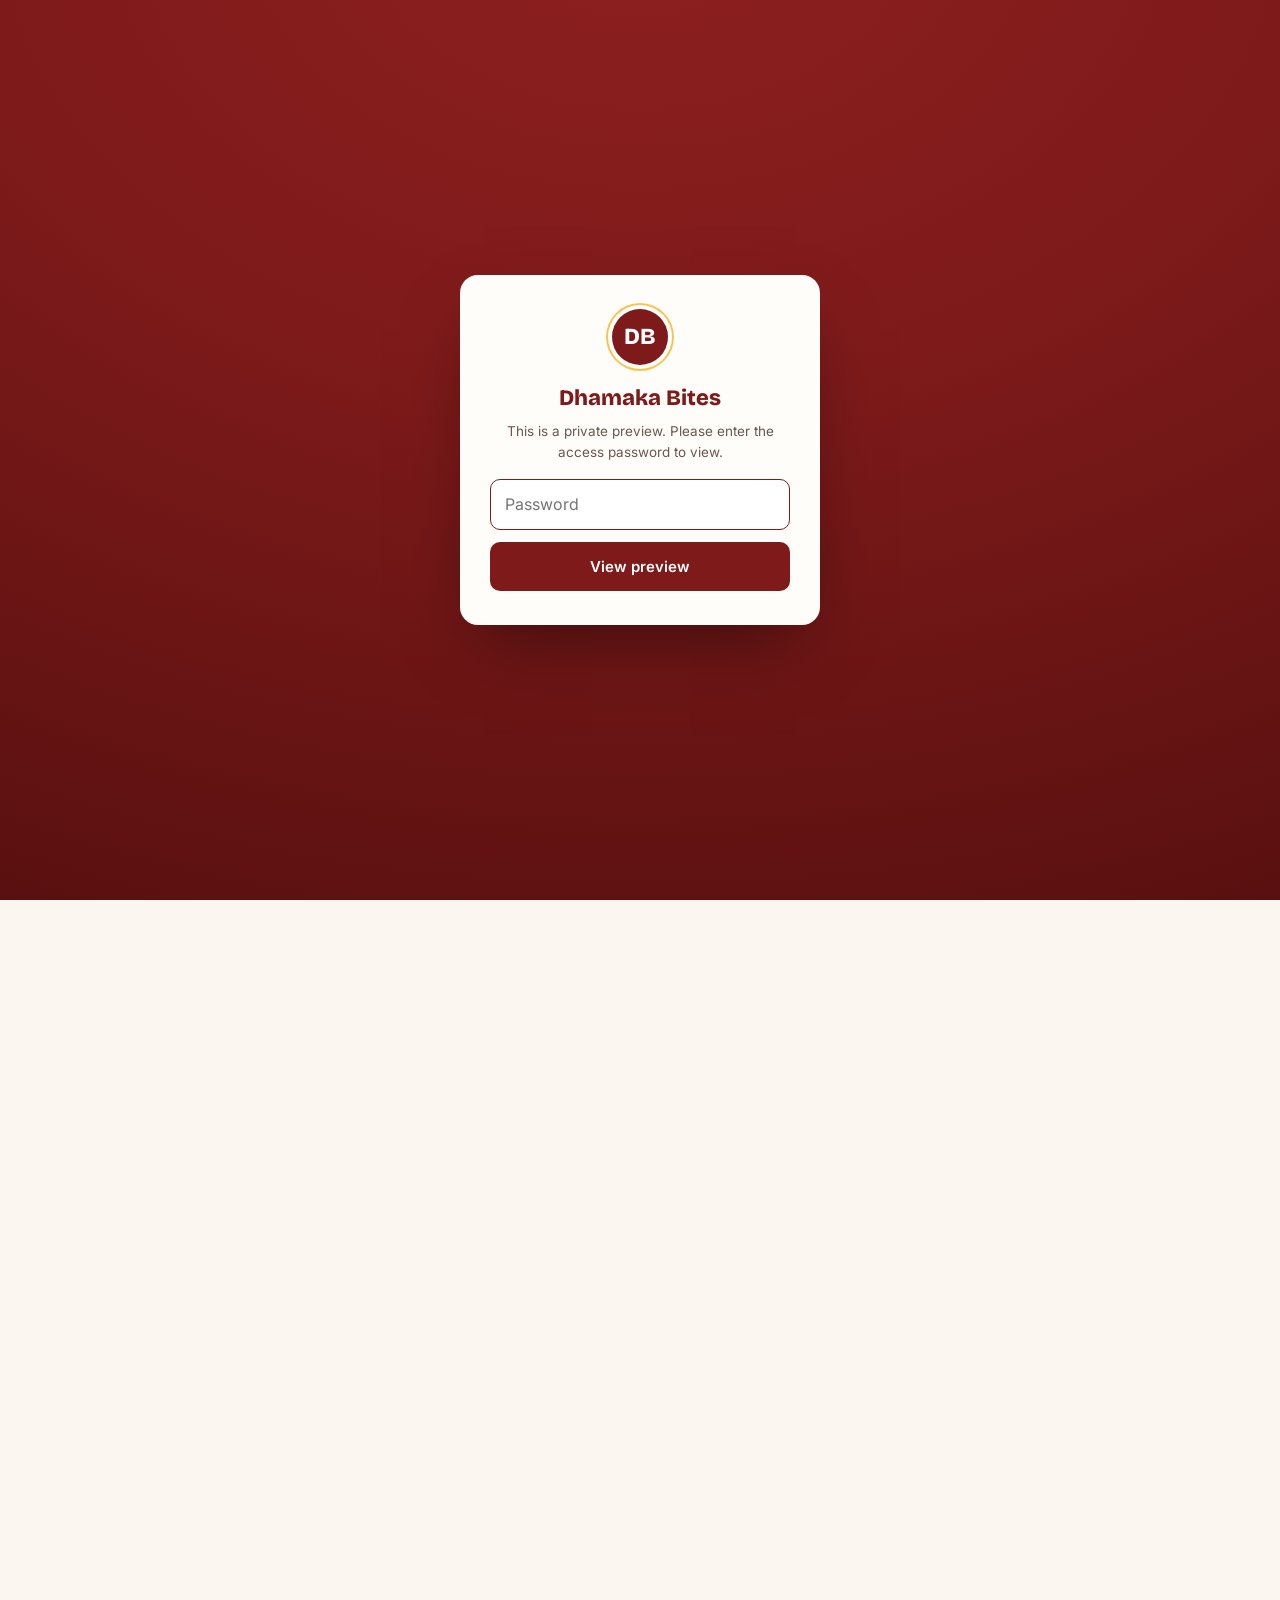
==== index.html @ 79f7b31f "Add files via upload" ====
<!DOCTYPE html>
<html lang="en" data-theme="light" class="preview-lock">
<head>
<meta charset="UTF-8">
<meta name="viewport" content="width=device-width, initial-scale=1">
<title>Dhamaka Bites — Modern Indian Cuisine · Tooting, London</title>
<meta name="description" content="Dhamaka Bites — authentic Indian street food, chaats, biryanis and grills in Tooting, London. View our full menu and order on Just Eat, Uber Eats or by phone.">
<link rel="preconnect" href="https://fonts.googleapis.com">
<link rel="preconnect" href="https://fonts.gstatic.com" crossorigin>
<link href="https://fonts.googleapis.com/css2?family=Bricolage+Grotesque:opsz,wght@12..96,500;12..96,600;12..96,700;12..96,800&family=Inter:wght@400;500;600&display=swap" rel="stylesheet">
<style>
  :root{
    --logo:url("[data-uri]");
    --paper:#FBF6EF; --paper2:#FFFDFA; --card:#FFFFFF; --ink:#2A1512; --ink-soft:#6B564F;
    --maroon:#7E1A1A; --maroon-deep:#5A1010; --saffron:#E89B0C; --gold:#F6C453;
    --peacock:#1C7C8C; --line:#ECE0D2;
  }
  *{box-sizing:border-box}
  html{scroll-behavior:smooth}
  body{margin:0; background:var(--paper); color:var(--ink);
    font-family:"Inter",system-ui,-apple-system,Segoe UI,Roboto,sans-serif; line-height:1.55; -webkit-font-smoothing:antialiased}
  h1,h2,h3{font-family:"Bricolage Grotesque"; margin:0}
  a{color:inherit; text-decoration:none}
  .container{max-width:1080px; margin:0 auto; padding:0 22px}
  .eyebrow{font-size:12px; letter-spacing:3px; text-transform:uppercase; font-weight:600; color:var(--saffron)}

  nav{position:sticky; top:0; z-index:50; background:rgba(251,246,239,.93); backdrop-filter:blur(8px); border-bottom:1px solid var(--line)}
  .nav-in{display:flex; align-items:center; justify-content:space-between; height:66px}
  .logo{display:flex; align-items:center; gap:10px}
  .logo .dot{width:42px; height:42px; border-radius:50%; background:var(--logo) center/contain no-repeat}
  .logo b{font-family:"Bricolage Grotesque"; font-weight:800; font-size:18px; color:var(--maroon); text-transform:uppercase; letter-spacing:.5px}
  .nav-right{display:flex; align-items:center; gap:14px}
  .nav-links{display:flex; gap:24px; align-items:center}
  .nav-links a{font-size:14.5px; font-weight:500; color:var(--ink)}
  .nav-links a:hover{color:var(--maroon)}
  .nav-cta{background:var(--maroon); color:#fff!important; padding:10px 18px; border-radius:99px; font-weight:600; font-size:14px}
  .nav-cta:hover{background:var(--maroon-deep)}
  .burger{display:none; background:none; border:none; cursor:pointer; padding:6px}
  .burger span{display:block; width:24px; height:2px; background:var(--maroon); margin:5px 0}
  .theme-toggle{width:38px; height:38px; border-radius:50%; border:1.5px solid var(--line); background:var(--card); cursor:pointer;
    display:flex; align-items:center; justify-content:center; color:var(--maroon); transition:.15s; flex:0 0 auto}
  .theme-toggle:hover{border-color:var(--saffron)}
  .theme-toggle svg{width:18px; height:18px}
  .theme-toggle .sun{display:none}

  .hero{position:relative; background:radial-gradient(120% 120% at 50% -10%, #8E2020 0%, var(--maroon) 45%, var(--maroon-deep) 100%);
    color:#fff; overflow:hidden; text-align:center; padding:78px 0 84px}
  .hero::before{content:""; position:absolute; inset:0; opacity:.10; z-index:0;
    background-image:radial-gradient(circle at 50% 50%, transparent 38%, var(--gold) 38.4%, transparent 40%),
      radial-gradient(circle at 50% 50%, transparent 48%, #fff 48.3%, transparent 50%);
    background-size:340px 340px, 540px 540px; background-position:center; background-repeat:no-repeat}
  .hero-in{position:relative; z-index:2}
  .hero-bg{position:absolute; inset:0; z-index:0; overflow:hidden}
  .hero-slide{position:absolute; inset:0; background-size:cover; background-position:center; opacity:0; transition:opacity 1.4s ease}
  .hero-slide.on{opacity:1}
  .hero-overlay{position:absolute; inset:0; z-index:1; background:linear-gradient(180deg, rgba(90,16,16,.72), rgba(126,26,26,.82))}
  .hero .brandmark{width:108px; height:108px; margin:0 auto 16px; background:var(--logo) center/contain no-repeat;
    filter:drop-shadow(0 6px 16px rgba(0,0,0,.4))}
  .hero .est{color:var(--gold); letter-spacing:4px; font-size:12px; text-transform:uppercase; font-weight:600}
  .hero h1{font-size:clamp(40px,8vw,70px); font-weight:800; line-height:.98; margin:14px 0 6px; text-transform:uppercase}
  .hero .tagline{font-family:"Bricolage Grotesque"; font-weight:600; font-size:clamp(16px,3vw,21px); color:var(--gold)}
  .hero .sub{max-width:520px; margin:16px auto 0; color:#F3E2D2; font-size:15.5px}
  .hero .btns{margin-top:28px; display:flex; gap:14px; justify-content:center; flex-wrap:wrap}

  .btn{font:inherit; font-weight:600; border:none; cursor:pointer; border-radius:99px; padding:14px 26px; font-size:15px;
    transition:transform .12s, background .15s; display:inline-block}
  .btn:active{transform:translateY(1px)}
  .btn-gold{background:var(--gold); color:var(--maroon-deep)}
  .btn-gold:hover{background:#FFD877}
  .btn-line{background:transparent; color:#fff; border:1.5px solid rgba(255,255,255,.55)}
  .btn-line:hover{border-color:#fff}

  section{padding:66px 0}
  .sec-head{text-align:center; max-width:620px; margin:0 auto 40px}
  .sec-head h2{font-size:clamp(28px,5vw,40px); font-weight:800; color:var(--maroon); margin:8px 0 0}
  .sec-head p{color:var(--ink-soft); margin:12px 0 0; font-size:15.5px}

  .about{background:var(--paper2); border-top:1px solid var(--line); border-bottom:1px solid var(--line)}
  .about-grid{display:grid; grid-template-columns:1.1fr 1fr; gap:46px; align-items:center}
  .about h2{font-size:clamp(26px,4vw,36px); font-weight:800; color:var(--maroon); margin:10px 0 16px}
  .about p{color:var(--ink-soft); font-size:15.5px; margin:0 0 14px}
  .pillars{display:flex; gap:10px; flex-wrap:wrap; margin-top:8px}
  .pillars span{background:#F7ECEC; color:var(--maroon); font-weight:600; font-size:13px; padding:7px 14px; border-radius:99px}
  .about-card{background:linear-gradient(160deg,#8E2020,var(--maroon-deep)); color:#fff; border-radius:18px; padding:34px;
    box-shadow:0 18px 40px -22px rgba(94,16,16,.6)}
  .about-card h3{color:var(--gold); font-size:22px; margin-bottom:14px}
  .about-card ul{list-style:none; padding:0; margin:0}
  .about-card li{padding:9px 0; border-bottom:1px solid rgba(255,255,255,.14); font-size:14.5px; display:flex; align-items:center; gap:10px}
  .about-card li:last-child{border-bottom:none}
  .about-card li::before{content:""; width:7px; height:7px; border-radius:50%; background:var(--gold); flex:0 0 7px}

  .feat-grid{display:grid; grid-template-columns:repeat(3,1fr); gap:20px}
  .fcard{background:var(--card); border:1px solid var(--line); border-radius:16px; overflow:hidden; transition:transform .18s, box-shadow .18s; display:flex; flex-direction:column}
  .fcard:hover{transform:translateY(-4px); box-shadow:0 18px 38px -24px rgba(94,16,16,.45)}
  .fcard .thumb{height:118px; background:linear-gradient(135deg,#9A3B1E,#7E1A1A); position:relative}
  .fcard .thumb.v2{background:linear-gradient(135deg,#B5811A,#E89B0C)}
  .fcard .thumb.v3{background:linear-gradient(135deg,#176573,#1C7C8C)}
  .fcard .thumb span{position:absolute; left:14px; bottom:12px; background:rgba(0,0,0,.28); color:#fff; font-size:11px;
    letter-spacing:1px; text-transform:uppercase; padding:4px 9px; border-radius:6px}
  .fcard .body{padding:16px 17px 18px; display:flex; flex-direction:column; flex:1}
  .badge{display:inline-block; background:var(--gold); color:var(--maroon-deep); font-size:10.5px; font-weight:700; letter-spacing:.6px;
    text-transform:uppercase; padding:3px 8px; border-radius:5px; margin-bottom:8px; align-self:flex-start}
  .fcard h3{font-size:17.5px; font-weight:700; color:var(--ink)}
  .fcard .desc{color:var(--ink-soft); font-size:13.5px; margin:6px 0 14px; flex:1}
  .fcard .price{font-family:"Bricolage Grotesque"; font-weight:800; color:var(--maroon); font-size:18px}

  .menu{background:var(--paper2); border-top:1px solid var(--line); border-bottom:1px solid var(--line)}
  .tabs{display:flex; gap:8px; flex-wrap:wrap; justify-content:center; margin-bottom:30px}
  .tab{font:inherit; font-weight:600; font-size:13.5px; cursor:pointer; border:1.5px solid var(--line); background:#fff;
    color:var(--ink-soft); padding:9px 16px; border-radius:99px; transition:.15s}
  .tab:hover{border-color:var(--saffron)}
  .tab.on{background:var(--maroon); color:#fff; border-color:var(--maroon)}
  .menu-list{max-width:780px; margin:0 auto; display:grid; gap:2px}
  .mitem{display:flex; gap:14px; align-items:baseline; padding:13px 6px; border-bottom:1px dashed var(--line)}
  .mitem .ml{flex:1}
  .mitem .name{font-weight:600; font-size:15.5px}
  .mitem .nm-badge{font-size:9.5px; font-weight:700; color:var(--maroon); background:#F7ECEC; padding:2px 6px; border-radius:4px;
    margin-left:8px; letter-spacing:.5px; text-transform:uppercase; vertical-align:middle}
  .mitem .meta{font-size:12.5px; color:var(--ink-soft); margin-top:3px}
  .mitem .dots{flex:1; border-bottom:1px dotted #D9C9B8; transform:translateY(-4px); min-width:14px}
  .mitem .pr{font-family:"Bricolage Grotesque"; font-weight:700; color:var(--maroon); white-space:nowrap}
  .menu-note{text-align:center; color:var(--ink-soft); font-size:13px; margin-top:22px}

  .cater-grid{display:grid; grid-template-columns:repeat(5,1fr); gap:14px; margin-top:8px}
  .cchip{background:var(--card); border:1px solid var(--line); border-radius:13px; padding:22px 12px; text-align:center; font-weight:600; font-size:14px; color:var(--ink)}
  .cchip-ico{width:40px; height:40px; border-radius:50%; background:#F7ECEC; color:var(--maroon); display:flex; align-items:center; justify-content:center; margin:0 auto 12px; font-size:18px}

  .order{background:linear-gradient(160deg,#8E2020,var(--maroon-deep)); color:#fff; text-align:center}
  .order h2{color:#fff; font-size:clamp(26px,4vw,38px); font-weight:800}
  .order p{color:#F3E2D2; max-width:560px; margin:14px auto 0}
  .apps{display:flex; gap:12px; justify-content:center; flex-wrap:wrap; margin-top:28px}
  .app{background:rgba(255,255,255,.12); border:1px solid rgba(255,255,255,.3); color:#fff; padding:13px 22px; border-radius:99px;
    font-weight:600; font-size:14.5px; cursor:pointer; transition:.15s}
  .app:hover{background:rgba(255,255,255,.2)}
  .app.solid{background:var(--gold); color:var(--maroon-deep); border-color:var(--gold)}
  .app.solid:hover{background:#FFD877}

  .contact-grid{display:grid; grid-template-columns:1fr 1fr; gap:42px}
  .contact h3{color:var(--maroon); font-size:19px; margin-bottom:6px}
  .contact .row{padding:13px 0; border-bottom:1px solid var(--line); font-size:14.5px; color:var(--ink-soft)}
  .contact .row b{display:block; color:var(--ink); font-weight:600; margin-bottom:2px}
  .contact .row a{color:var(--maroon); font-weight:600}
  .map{background:#EFE6DA; border:1px solid var(--line); border-radius:16px; min-height:280px; display:flex; align-items:center;
    justify-content:center; color:var(--ink-soft); font-size:14px; text-align:center; padding:20px}

  footer{background:var(--maroon-deep); color:#E9D6C4; padding:34px 0; text-align:center; font-size:13px}
  footer .social{margin-bottom:12px; display:flex; gap:18px; justify-content:center}
  footer .social a{color:var(--gold); font-weight:600; cursor:pointer}

  .reveal{opacity:0; transform:translateY(18px); transition:opacity .6s, transform .6s}
  .reveal.in{opacity:1; transform:none}

  /* ===== Dark (caffein-style) palette ===== */
  html[data-theme="dark"]{
    --paper:#19100E; --paper2:#1F1411; --card:#251714; --ink:#F2E7DA; --ink-soft:#C5B0A2;
    --maroon:#C8503C; --maroon-deep:#7E1A1A; --saffron:#F0A91C; --gold:#F6C453; --line:#3A2620;
  }
  html[data-theme="dark"] .theme-toggle .moon{display:none}
  html[data-theme="dark"] .theme-toggle .sun{display:block; color:var(--gold)}
  html[data-theme="dark"] nav{background:rgba(25,16,14,.92)}
  html[data-theme="dark"] .logo b{color:var(--gold)}
  html[data-theme="dark"] .nav-cta{background:var(--maroon); color:#fff!important}
  html[data-theme="dark"] .nav-cta:hover{background:#B5432F}
  html[data-theme="dark"] .hero{background:radial-gradient(120% 120% at 50% -10%, #4A1414 0%, #2A0E0C 55%, #19100E 100%)}
  html[data-theme="dark"] .sec-head h2,
  html[data-theme="dark"] .about h2,
  html[data-theme="dark"] .contact h3{color:var(--gold)}
  html[data-theme="dark"] .pillars span{background:rgba(240,169,28,.14); color:var(--gold)}
  html[data-theme="dark"] .tab{background:var(--card); color:var(--ink-soft); border-color:var(--line)}
  html[data-theme="dark"] .tab.on{background:var(--maroon); color:#fff; border-color:var(--maroon)}
  html[data-theme="dark"] .nm-badge{background:rgba(240,169,28,.16); color:var(--gold)}
  html[data-theme="dark"] .cchip-ico{background:rgba(240,169,28,.16); color:var(--gold)}
  html[data-theme="dark"] .price,
  html[data-theme="dark"] .mitem .pr{color:var(--gold)}
  html[data-theme="dark"] .map{background:#1F1411; color:var(--ink-soft); border-color:var(--line)}
  html[data-theme="dark"] footer{background:#140B09}

  @media (max-width:860px){
    .about-grid,.contact-grid{grid-template-columns:1fr; gap:30px}
    .feat-grid{grid-template-columns:1fr 1fr}
    .cater-grid{grid-template-columns:repeat(2,1fr)}
  }
  @media (max-width:620px){
    .nav-links{display:none; position:absolute; top:66px; left:0; right:0; background:var(--paper2); flex-direction:column;
      padding:14px 22px 20px; gap:14px; border-bottom:1px solid var(--line)}
    .nav-links.open{display:flex}
    .burger{display:block}
    .feat-grid{grid-template-columns:1fr}
    section{padding:52px 0}
  }
  @media (prefers-reduced-motion:reduce){*{transition:none!important; scroll-behavior:auto} .reveal{opacity:1; transform:none}}
  /* ===== PREVIEW-ONLY styles (remove to go live) ===== */
  .preview-lock body > *:not(#lockGate){visibility:hidden !important}
  #lockGate{position:fixed; inset:0; z-index:9999; display:flex; align-items:center; justify-content:center; padding:24px;
    background:radial-gradient(120% 120% at 50% -10%, #8E2020 0%, #7E1A1A 45%, #5A1010 100%)}
  .gate-card{background:#FFFDFA; border-radius:18px; padding:34px 30px; max-width:360px; width:100%; text-align:center;
    box-shadow:0 30px 70px -25px rgba(0,0,0,.5); font-family:"Inter",system-ui,sans-serif}
  .gate-mark{width:56px; height:56px; border-radius:50%; background:#7E1A1A; color:#fff; display:flex; align-items:center;
    justify-content:center; font-family:"Bricolage Grotesque"; font-weight:800; font-size:23px; margin:0 auto 16px;
    box-shadow:0 0 0 4px #fff,0 0 0 6px #F6C453}
  .gate-card h2{font-family:"Bricolage Grotesque"; font-weight:800; color:#7E1A1A; font-size:22px; margin:0 0 6px}
  .gate-card p{color:#6B564F; font-size:13.5px; margin:0 0 16px}
  .gate-card input{width:100%; font:inherit; padding:12px 14px; border:1.5px solid #ECE0D2; border-radius:10px; margin-bottom:12px}
  .gate-card input:focus{outline:none; border-color:#7E1A1A}
  .gate-card button{width:100%; font:inherit; font-weight:600; background:#7E1A1A; color:#fff; border:none; border-radius:10px;
    padding:13px; cursor:pointer; font-size:15px}
  .gate-card button:hover{background:#5A1010}
  .gate-err{color:#7E1A1A!important; font-weight:600; display:none; margin:12px 0 0!important}
  #wm{position:fixed; inset:0; z-index:9000; pointer-events:none;
    background-image:url("data:image/svg+xml;utf8,<svg xmlns='http://www.w3.org/2000/svg' width='320' height='200'><text x='10' y='110' transform='rotate(-28 160 100)' fill='rgba(126,26,26,0.10)' font-size='20' font-family='Arial,sans-serif' font-weight='700'>PREVIEW - UNPAID</text></svg>")}
  html[data-theme="dark"] #wm{background-image:url("data:image/svg+xml;utf8,<svg xmlns='http://www.w3.org/2000/svg' width='320' height='200'><text x='10' y='110' transform='rotate(-28 160 100)' fill='rgba(246,196,83,0.12)' font-size='20' font-family='Arial,sans-serif' font-weight='700'>PREVIEW - UNPAID</text></svg>")}
  #pvBadge{position:fixed; left:14px; bottom:14px; z-index:9001; pointer-events:none; background:rgba(42,21,18,.82); color:#F3E2D2;
    font:600 11px/1 "Inter",sans-serif; letter-spacing:.3px; padding:8px 12px; border-radius:99px}

</style>
</head>
<body>

<!-- ===== PREVIEW-ONLY (remove this whole block to go live) ===== -->
<div id="lockGate">
  <div class="gate-card">
    <div class="gate-mark">DB</div>
    <h2>Dhamaka Bites</h2>
    <p>This is a private preview. Please enter the access password to view.</p>
    <input id="gatePw" type="password" placeholder="Password" autocomplete="off" autofocus>
    <button id="gateBtn">View preview</button>
    <p id="gateErr" class="gate-err">Incorrect password. Please try again.</p>
  </div>
</div>
<div id="wm" aria-hidden="true"></div>
<div id="pvBadge" aria-hidden="true">PREVIEW · UNPAID · © Aamir — not for distribution</div>
<!-- ===== END PREVIEW-ONLY block ===== -->

<nav>
  <div class="container nav-in">
    <a class="logo" href="#top"><span class="dot"></span><b>Dhamaka Bites</b></a>
    <div class="nav-right">
      <div class="nav-links" id="navlinks">
        <a href="#about">About</a>
        <a href="#featured">Must-Try</a>
        <a href="#menu">Menu</a>
        <a href="#catering">Catering</a>
        <a href="#contact">Find Us</a>
        <a href="#order" class="nav-cta">Order Online</a>
      </div>
      <button class="theme-toggle" id="themeToggle" aria-label="Toggle dark mode" title="Switch light / dark">
        <svg class="moon" viewBox="0 0 24 24" fill="none" stroke="currentColor" stroke-width="2" stroke-linecap="round" stroke-linejoin="round"><path d="M21 12.79A9 9 0 1 1 11.21 3 7 7 0 0 0 21 12.79z"/></svg>
        <svg class="sun" viewBox="0 0 24 24" fill="none" stroke="currentColor" stroke-width="2" stroke-linecap="round" stroke-linejoin="round"><circle cx="12" cy="12" r="4"/><path d="M12 2v2M12 20v2M4.9 4.9l1.4 1.4M17.7 17.7l1.4 1.4M2 12h2M20 12h2M4.9 19.1l1.4-1.4M17.7 6.3l1.4-1.4"/></svg>
      </button>
      <button class="burger" id="burger" aria-label="Menu"><span></span><span></span><span></span></button>
    </div>
  </div>
</nav>

<!-- HERO -->
<header class="hero" id="top">
  <div class="hero-bg" id="heroBg"></div>
  <div class="hero-overlay"></div>
  <div class="container hero-in">
    <div class="brandmark"></div>
    <div class="est">Modern Indian Cuisine · Tooting, London</div>
    <h1>Dhamaka Bites</h1>
    <div class="tagline">The Blast of Flavour</div>
    <p class="sub">Authentic Indian street food, chaats, biryanis and grills — freshly prepared and served with warm hospitality.</p>
    <div class="btns">
      <a class="btn btn-gold" href="#menu">View Our Menu</a>
      <a class="btn btn-line" href="#order">Order Online</a>
    </div>
  </div>
</header>

<!-- ABOUT -->
<section class="about" id="about">
  <div class="container about-grid reveal">
    <div>
      <span class="eyebrow">Welcome</span>
      <h2>Taste the tradition, feel the hospitality</h2>
      <p>At Dhamaka Bites we&rsquo;re passionate about bringing the rich, vibrant flavours of India to our community. Whether you&rsquo;re dining in, collecting, or feeding a celebration, we&rsquo;re delighted to serve you.</p>
      <p>Our mission is simple: share exceptional Indian cuisine, prepared with fresh ingredients, traditional recipes and genuine care.</p>
      <div class="pillars"><span>Authentic Flavours</span><span>Fresh Ingredients</span><span>Warm Hospitality</span></div>
    </div>
    <div class="about-card">
      <h3>Why people love us</h3>
      <ul>
        <li>Street-food classics done right</li>
        <li>Generous portions, honest prices</li>
        <li>Vegetarian, non-veg &amp; egg specials</li>
        <li>Catering for every celebration</li>
        <li>Available on Just Eat &amp; Uber Eats</li>
      </ul>
    </div>
  </div>
</section>

<!-- FEATURED -->
<section id="featured">
  <div class="container">
    <div class="sec-head reveal">
      <span class="eyebrow">Signature dishes</span>
      <h2>Must-Try at Dhamaka Bites</h2>
      <p>The dishes our kitchen is proudest of — a proper blast of flavour.</p>
    </div>
    <div class="feat-grid reveal">
      <div class="fcard"><div class="thumb"><span>House Special</span></div><div class="body"><h3>Dhamaka Bites Special</h3><p class="desc">House special fusion-style egg platter — our namesake plate.</p><div class="price">£12.99</div></div></div>
      <div class="fcard"><div class="thumb v2"><span>From the grill</span></div><div class="body"><h3>Grilled Lamb Chops</h3><p class="desc">Tender lamb chops marinated and flame-grilled, 3 pieces.</p><div class="price">£10.99</div></div></div>
      <div class="fcard"><div class="thumb v3"><span>Dhaba style</span></div><div class="body"><h3>Dhaba-Style Chicken Curry</h3><p class="desc">Authentic Indian-style chicken curry with bold spices.</p><div class="price">£9.49</div></div></div>
      <div class="fcard"><div class="thumb v2"><span>Indo-Chinese</span></div><div class="body"><h3>Chilli Garlic Momos</h3><p class="desc">Crispy dumplings tossed with burnt garlic &amp; Indo-Chinese sauce.</p><div class="price">£6.99</div></div></div>
      <div class="fcard"><div class="thumb"><span>Chaat corner</span></div><div class="body"><h3>Samosa Chaat</h3><p class="desc">White ragda topped with samosa, chutneys, sev &amp; pomegranate.</p><div class="price">£4.99</div></div></div>
      <div class="fcard"><div class="thumb v3"><span>Veg mains</span></div><div class="body"><h3>Special Cheese Butter Masala</h3><p class="desc">Cubes of cheese in a luxurious buttery tomato sauce.</p><div class="price">£8.49</div></div></div>
    </div>
  </div>
</section>

<!-- MENU -->
<section class="menu" id="menu">
  <div class="container">
    <div class="sec-head reveal">
      <span class="eyebrow">Our menu</span>
      <h2>Explore the full menu</h2>
      <p>Tap a category to browse our dishes and prices.</p>
    </div>
    <div class="tabs reveal" id="tabs">
      <button class="tab on" data-cat="chaat">Chaat Corner</button>
      <button class="tab" data-cat="veg">Veg Starters</button>
      <button class="tab" data-cat="nonveg">Non-Veg Starters</button>
      <button class="tab" data-cat="indo">Indo-Chinese</button>
      <button class="tab" data-cat="vegm">Veg Mains</button>
      <button class="tab" data-cat="nonvegm">Non-Veg Mains</button>
      <button class="tab" data-cat="egg">Egg Specials</button>
      <button class="tab" data-cat="rice">Breads &amp; Biryani</button>
      <button class="tab" data-cat="dessert">Desserts &amp; Drinks</button>
    </div>
    <div class="menu-list" id="menuList"></div>
    <p class="menu-note">Allergen information available on request. Please let our team know of any allergies before ordering.</p>
  </div>
</section>

<!-- CATERING -->
<section id="catering">
  <div class="container">
    <div class="sec-head reveal">
      <span class="eyebrow">For every occasion</span>
      <h2>Catering &amp; private events</h2>
      <p>Let us make your special occasion memorable with delicious food and authentic Indian hospitality.</p>
    </div>
    <div class="cater-grid reveal">
      <div class="cchip"><div class="cchip-ico">★</div>Baby Showers</div>
      <div class="cchip"><div class="cchip-ico">★</div>Birthday Parties</div>
      <div class="cchip"><div class="cchip-ico">★</div>Family Gatherings</div>
      <div class="cchip"><div class="cchip-ico">★</div>Weddings</div>
      <div class="cchip"><div class="cchip-ico">★</div>Corporate Events</div>
    </div>
  </div>
</section>

<!-- ORDER -->
<section class="order" id="order">
  <div class="container reveal">
    <span class="eyebrow">Order &amp; enjoy</span>
    <h2>Enjoy Dhamaka Bites anywhere</h2>
    <p>Order your favourites for collection or delivery through our partners, or call us directly.</p>
    <div class="apps" id="appLinks">
      <a class="app" data-link="justEat">Order on Just Eat</a>
      <a class="app" data-link="uberEats">Order on Uber Eats</a>
      <a class="app" data-link="deliveroo">Order on Deliveroo</a>
      <a class="app solid" data-link="phone">Call to Order</a>
    </div>
  </div>
</section>

<!-- CONTACT -->
<section id="contact">
  <div class="container">
    <div class="sec-head reveal">
      <span class="eyebrow">Visit us</span>
      <h2>Find Dhamaka Bites</h2>
    </div>
    <div class="contact-grid reveal">
      <div class="contact">
        <h3>Get in touch</h3>
        <div class="row"><b>Address</b><span id="cAddress"></span></div>
        <div class="row"><b>Phone</b><a id="cPhone" href="#"></a></div>
        <div class="row"><b>Opening hours</b><span id="cHours"></span></div>
        <div class="row"><b>Table bookings</b><a id="cBooking" href="#">Reserve via Google</a></div>
        <div class="row"><b>Follow us</b><span id="cSocial"></span></div>
      </div>
      <div class="map" id="cMap">Google Map embeds here</div>
    </div>
  </div>
</section>

<footer>
  <div class="container">
    <div class="social" id="footSocial"></div>
    <div>© <span id="yr"></span> Dhamaka Bites · The Blast of Flavour · Tooting, London</div>
  </div>
</footer>

<script>
  /* ============================================================
     SITE CONFIG — edit these and everything updates.
     Leave a link blank ("") to hide that button automatically.
     ============================================================ */
  const CONFIG = {
    heroSlides: [],   // homepage slideshow: paste food photo URLs (absolute). Empty = branded placeholders.
    phone:    "+44 7747 222605",
    whatsapp: "447747222605",                 // digits only, for wa.me
    address:  "[Restaurant address], Tooting, London SW17",
    hours:    "Mon–Sun · [opening hours to confirm]",
    justEat:  "",                             // paste Just Eat page URL
    uberEats: "",                             // paste Uber Eats page URL
    deliveroo:"",                             // paste Deliveroo page URL
    instagram:"",                             // paste Instagram URL
    tiktok:   "",                             // paste TikTok URL
    googleBooking:"",                         // Google Business / Maps reservation URL
    mapEmbed: ""                              // optional Google Maps embed <iframe> src URL
  };

  // ---- Menu data (real items & prices) ----
  const MENU = {
    chaat:[["Bombay Bhel","Puffed rice, sev, onions & tangy chutneys","3.99"],["Dahi Puri (6 pcs)","Crispy puris, smashed potato, sweet yoghurt","3.99"],["Pani Puri (8 pcs)","Crisp puris, potato, chickpeas & spicy mint water","2.99"],["Pani Puri Family Pack (40 pcs)","40 fresh puris with fillings & pani","12.99"],["Samosa Chaat","Ragda, samosa, chutneys, sev & pomegranate","4.99"],["Crispy Patra Chaat","Golden patra, tamarind chutney, yogurt & sev","5.49"],["Delhi-Style Avocado Basket Chaat","Crisp basket, smashed avocado, chutneys & sev","5.99"]],
    veg:[["Veg Samosa (3 pcs)","Crispy pastries with spiced potato & peas","3.49"],["Onion Bhajiyas (2 pcs)","Light, crispy onion fritters","3.99"],["Veg Grilled Cheese Sandwich","Veg, potato masala, chutney & cheese","4.99"],["Veg Franky","Indian wrap with potato cutlets, veggies & cheese","4.49"],["Pav Bhaji","Buttery vegetable curry with toasted buns","7.49"],["Tandoori Grilled Paneer","Paneer grilled in aromatic tandoori spices","6.99"],["Aloo Paratha","Whole-wheat paratha with spiced potato","3.49"],["Spinach Paneer Paratha","Whole-wheat paratha, paneer & spinach","4.49"],["Loaded Fries","Fries topped with veg, cheese & sauces","4.99"],["Vada Pav","Mumbai's favourite potato vada in a soft bun","2.00"],["Tawa Fry Cheese Vada Pav","Potato vada in a spicy masala bun with cheese","3.99"]],
    nonveg:[["Meat Samosa (3 pcs)","Crispy samosas with seasoned minced meat","4.99"],["Chicken 65","South Indian fried chicken, spices & chili","7.49"],["Chicken Spring Rolls (4 pcs)","Crunchy rolls with chicken & vegetables","4.99"],["Tandoori Chicken","Yoghurt-marinated chicken, grilled","8.99"],["Lamb Kebab Roll","Soft roll with spiced lamb kebab & chutneys","5.49"],["Grilled Lamb Chops (3 pcs)","Tender lamb chops, marinated & flame-grilled","10.99"],["Wok on Fire Wings","Crispy wings in homemade special sauce","8.99"]],
    indo:[["Veg Manchurian","Crispy veg balls in Indo-Chinese sauce","7.49"],["Chilli Paneer","Paneer, peppers, onions & chilli-garlic","6.99"],["Chilli Garlic Momos","Crispy dumplings, burnt garlic sauce","6.99"],["Veg Manchurian Noodles","Noodles with veg & Manchurian balls","8.99"],["Chilli Chicken","Crispy chicken in Indo-Chinese sauces","7.99"],["Chicken Fried Rice","Fried rice with chicken & vegetables","6.99"],["Veg Fried Rice","Stir-fried rice with vegetables","5.49"]],
    vegm:[["Special Kaju Masala","Cashews in a creamy, rich masala gravy","8.49"],["Special Cheese Butter Masala","Cheese cubes in buttery tomato sauce","8.49"],["Paneer Angara","Cottage cheese in smoky tomato-onion gravy","8.49"],["Special Tadka Dal","Yellow lentils tempered with garlic & butter","7.49"],["Dal Makhani","Black lentils with butter & cream","7.49"],["Paneer Tikka Masala","Grilled paneer in smoky tikka masala gravy","7.49"],["Shahi Paneer Butter Masala","Paneer in a royal, mildly sweet gravy","7.49"],["Saag Paneer (Palak)","Smooth spinach gravy with soft paneer","7.49"],["Kadai Paneer","Paneer with peppers, tomatoes & kadai spices","7.49"],["Chana Masala","Chickpeas in an onion-based gravy","6.99"],["Bhindi Do Pyaza","Okra cooked with onions, pepper & spices","7.49"],["Veg Dum Handi","Seasonal vegetables in a mild gravy","6.99"],["Bombay Aloo","Potatoes with mustard, curry leaves & spices","6.99"],["Baingan Bharta","Smoky roasted aubergine with onions","7.49"],["Sev Tamatar","Tangy tomato curry topped with crispy sev","7.49"]],
    nonvegm:[["Special Dhaba-Style Chicken Curry","Indian-style chicken curry, bold spices","9.49"],["Butter Chicken","Buttery tomato-based cream curry","9.99"],["Methi Malai Chicken","Chicken in creamy fenugreek sauce","10.49"],["Chicken Tikka Masala","Grilled chicken in rich tikka gravy","8.99"],["Chicken Korma","Creamy aromatic curry with nuts","8.99"],["Kadai Chicken","Chicken in wok-style kadai with peppers","8.99"],["Lamb Masala","Tender lamb in onion-tomato gravy","9.99"],["Lamb Rogan Josh","Slow-cooked lamb in aromatic gravy","10.49"]],
    egg:[["Boiled Eggs","Freshly boiled eggs","2.49"],["Egg Chilli","Egg in spicy Indo-Chinese chilli sauce","5.49"],["Egg Bhurji","Scrambled eggs with onions & tomatoes","4.49"],["Egg Keema","Grated egg cooked in keema-style masala","4.49"],["Egg Special Paplet","Signature spicy egg preparation","8.99"],["Egg Curry","Boiled eggs in onion-tomato gravy","6.49"],["Egg Gotala","Egg khama topped with half fry","6.49"],["Egg Mughlai","Royal Mughlai-style creamy egg curry","5.49"],["Dhamaka Bites Special","House special fusion-style egg platter","12.99"]],
    rice:[["Tawa Chapati (2 pcs)","Soft griddle-cooked flatbread","1.99"],["Butter Naan","Soft, buttery tandoori naan","2.49"],["Garlic Naan","Naan topped with fresh garlic","2.99"],["Cheese Naan","Naan stuffed with melted cheese","3.49"],["Steam Basmati Rice","Fragrant steamed basmati","3.49"],["Veg Biryani","Basmati rice with seasonal vegetables","8.49"],["Chicken Biryani","Classic chicken dum biryani","9.49"],["Hyderabadi Biryani","Aromatic Hyderabadi-style biryani","8.99"],["Lamb Biryani","Tender lamb layered with spiced rice","9.49"]],
    dessert:[["Gulab Jamun with Ice Cream (2 pcs)","Warm gulab jamun with ice cream","4.49"],["Gajar Halwa","Slow-cooked carrot halwa","4.49"],["Special Ras Malai (2 pcs)","Paneer dumplings in sweet saffron milk","4.49"],["Hot Chocolate Cake with Ice Cream","Warm chocolate cake & ice cream","5.49"],["Kulfi (Mango / Pistachio)","Traditional Indian frozen dessert","2.49"],["Mango Lassi","Sweet mango yoghurt drink","3.49"],["Sweet Lassi","Classic sweet yoghurt drink","3.49"],["Masala Chaas (250 ml)","Spiced buttermilk","2.49"]]
  };

  const fmt = n => "£" + n;
  const list = document.getElementById("menuList");
  function render(cat){
    list.innerHTML = MENU[cat].map(it=>{
      const badge = it[3] ? `<span class="nm-badge">${it[3]}</span>` : "";
      return `<div class="mitem"><div class="ml"><div class="name">${it[0]}${badge}</div><div class="meta">${it[1]}</div></div><div class="dots"></div><div class="pr">${fmt(it[2])}</div></div>`;
    }).join("");
  }
  render("chaat");
  document.getElementById("tabs").addEventListener("click",e=>{
    const b=e.target.closest(".tab"); if(!b) return;
    document.querySelectorAll(".tab").forEach(t=>t.classList.remove("on"));
    b.classList.add("on"); render(b.dataset.cat);
  });

  // ---- Apply CONFIG ----
  (function(){
    // order app buttons
    document.querySelectorAll("#appLinks [data-link]").forEach(a=>{
      const k=a.dataset.link;
      if(k==="phone"){ a.href = "tel:" + CONFIG.phone.replace(/\s+/g,""); return; }
      if(CONFIG[k]){ a.href=CONFIG[k]; a.target="_blank"; a.rel="noopener"; }
      else a.remove();
    });
    // contact
    document.getElementById("cAddress").textContent = CONFIG.address;
    document.getElementById("cHours").textContent = CONFIG.hours;
    const ph=document.getElementById("cPhone"); ph.textContent=CONFIG.phone; ph.href="tel:"+CONFIG.phone.replace(/\s+/g,"");
    const bk=document.getElementById("cBooking");
    if(CONFIG.googleBooking){ bk.href=CONFIG.googleBooking; bk.target="_blank"; bk.rel="noopener"; }
    else { bk.href="tel:"+CONFIG.phone.replace(/\s+/g,""); bk.textContent="Call to reserve"; }
    // socials
    const socials=[]; const foot=[];
    if(CONFIG.instagram){ socials.push(`<a href="${CONFIG.instagram}" target="_blank" rel="noopener" style="color:var(--maroon);font-weight:600">Instagram</a>`); foot.push(`<a href="${CONFIG.instagram}" target="_blank" rel="noopener">Instagram</a>`); }
    if(CONFIG.tiktok){ socials.push(`<a href="${CONFIG.tiktok}" target="_blank" rel="noopener" style="color:var(--maroon);font-weight:600">TikTok</a>`); foot.push(`<a href="${CONFIG.tiktok}" target="_blank" rel="noopener">TikTok</a>`); }
    if(CONFIG.whatsapp){ foot.push(`<a href="https://wa.me/${CONFIG.whatsapp}" target="_blank" rel="noopener">WhatsApp</a>`); }
    document.getElementById("cSocial").innerHTML = socials.length ? socials.join(" · ") : "Instagram · TikTok";
    document.getElementById("footSocial").innerHTML = foot.join("");
    // map
    if(CONFIG.mapEmbed){
      document.getElementById("cMap").innerHTML = `<iframe src="${CONFIG.mapEmbed}" width="100%" height="280" style="border:0;border-radius:16px" loading="lazy" referrerpolicy="no-referrer-when-downgrade"></iframe>`;
      document.getElementById("cMap").style.padding="0";
    }
    document.getElementById("yr").textContent = new Date().getFullYear();
  })();

  // ---- hero background slideshow ----
  (function(){
    var bg=document.getElementById("heroBg"); if(!bg) return;
    var src = (CONFIG.heroSlides && CONFIG.heroSlides.length)
      ? CONFIG.heroSlides.map(function(u){ return "background-image:url('"+u+"')"; })
      : ["background:linear-gradient(135deg,#7E1A1A,#B5811A)",
         "background:linear-gradient(135deg,#176573,#1C7C8C)",
         "background:linear-gradient(135deg,#9A3B1E,#E89B0C)"];
    src.forEach(function(s,idx){ var d=document.createElement("div"); d.className="hero-slide"+(idx===0?" on":""); d.style.cssText+=";"+s; bg.appendChild(d); });
    var els=bg.querySelectorAll(".hero-slide"); var i=0;
    if(els.length>1) setInterval(function(){ els[i].classList.remove("on"); i=(i+1)%els.length; els[i].classList.add("on"); }, 5000);
  })();

  // ---- nav + theme ----
  const nl=document.getElementById("navlinks");
  document.getElementById("burger").addEventListener("click",()=>nl.classList.toggle("open"));
  nl.addEventListener("click",e=>{ if(e.target.tagName==="A") nl.classList.remove("open"); });
  document.getElementById("themeToggle").addEventListener("click",()=>{
    const next=document.documentElement.getAttribute("data-theme")==="dark"?"light":"dark";
    document.documentElement.setAttribute("data-theme",next);
  });

  // ===== PREVIEW-ONLY: password gate (remove this block to go live) =====
  // Current password: dhamaka2026
  // To change it: run  btoa('yourNewPassword')  in the browser console and paste the result below.
  (function(){
    const PW_B64 = "ZGhhbWFrYTIwMjY=";
    const gate=document.getElementById("lockGate");
    if(!gate) return;
    const pw=document.getElementById("gatePw"), btn=document.getElementById("gateBtn"), err=document.getElementById("gateErr");
    function tryUnlock(){
      let ok=false; try{ ok = btoa(pw.value)===PW_B64; }catch(e){ ok=false; }
      if(ok){ document.documentElement.classList.remove("preview-lock"); gate.remove(); }
      else { err.style.display="block"; pw.value=""; pw.focus(); }
    }
    btn.addEventListener("click", tryUnlock);
    pw.addEventListener("keydown", e=>{ if(e.key==="Enter") tryUnlock(); });
    pw.focus();
  })();
  // ===== END PREVIEW-ONLY =====

  // ---- reveal ----
  const io=new IntersectionObserver(es=>{ es.forEach(en=>{ if(en.isIntersecting){ en.target.classList.add("in"); io.unobserve(en.target);} }); },{threshold:.12});
  document.querySelectorAll(".reveal").forEach(el=>io.observe(el));
</script>
</body>
</html>
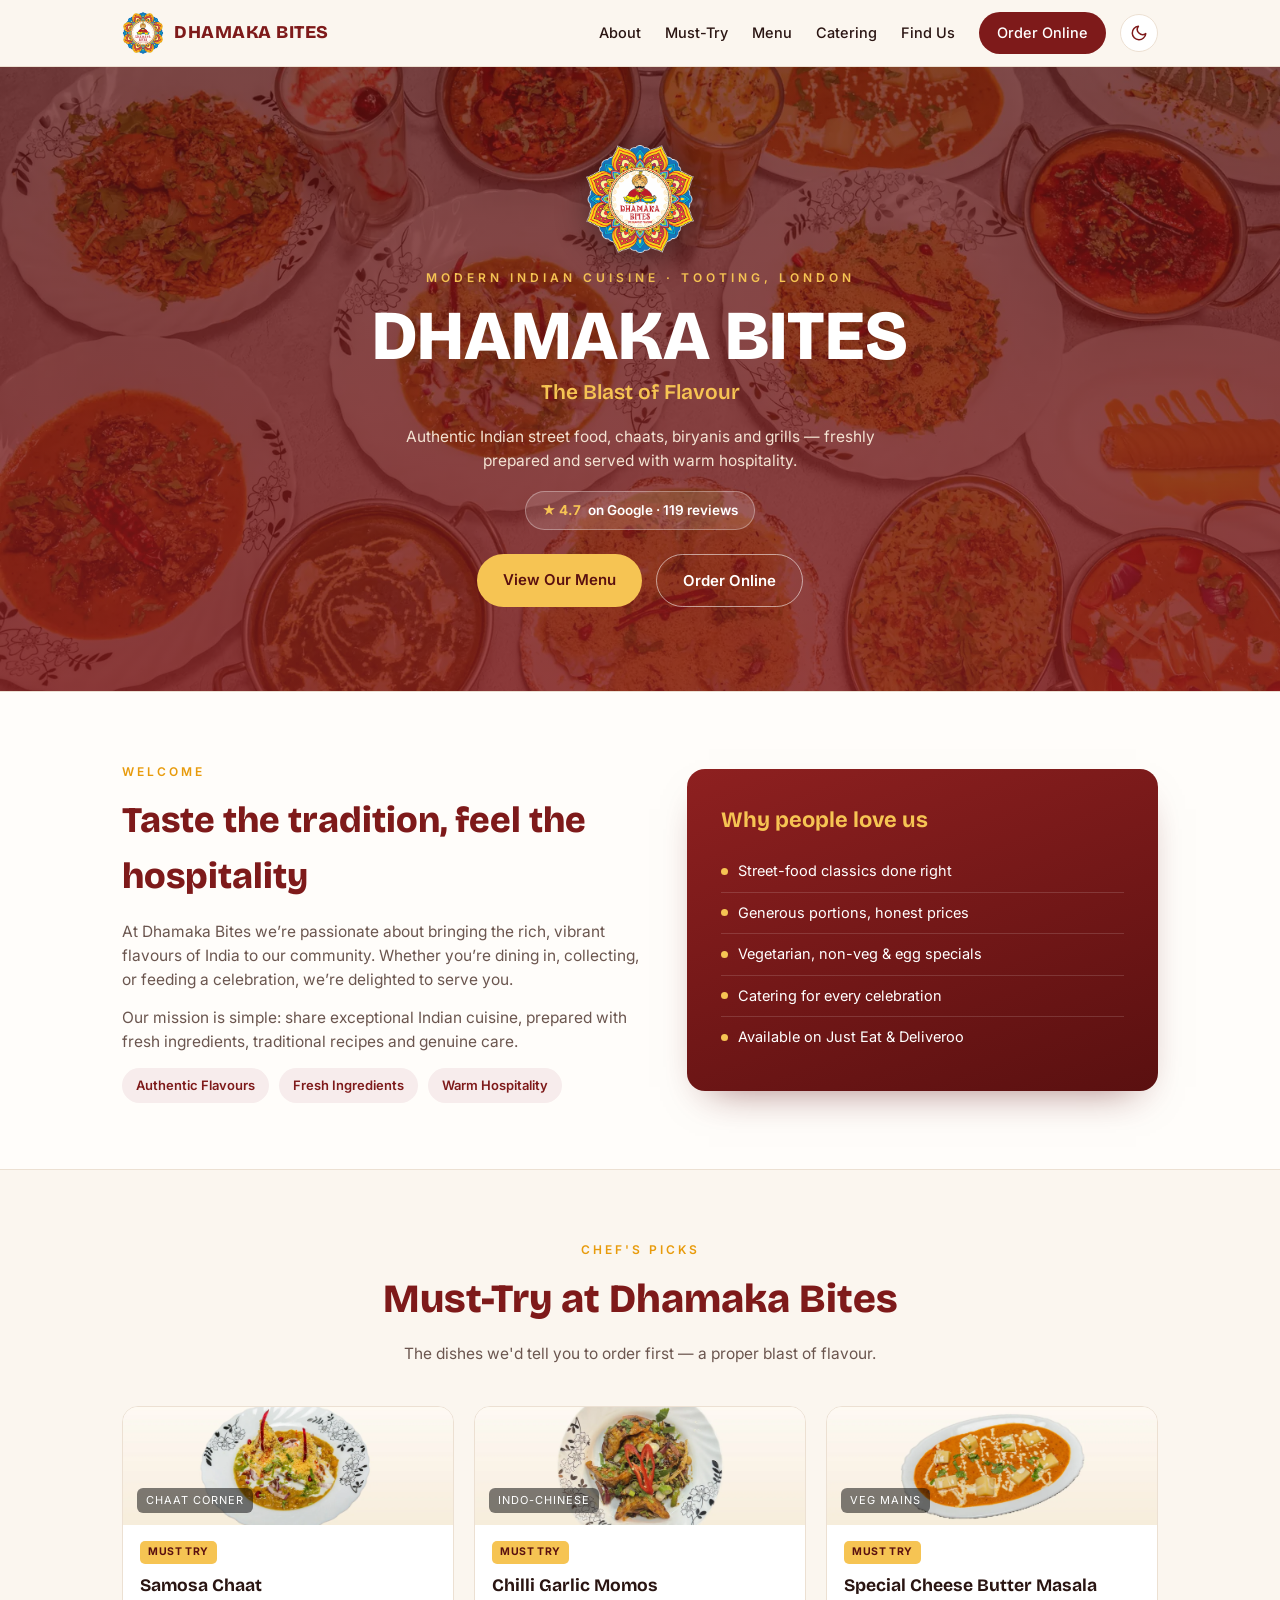
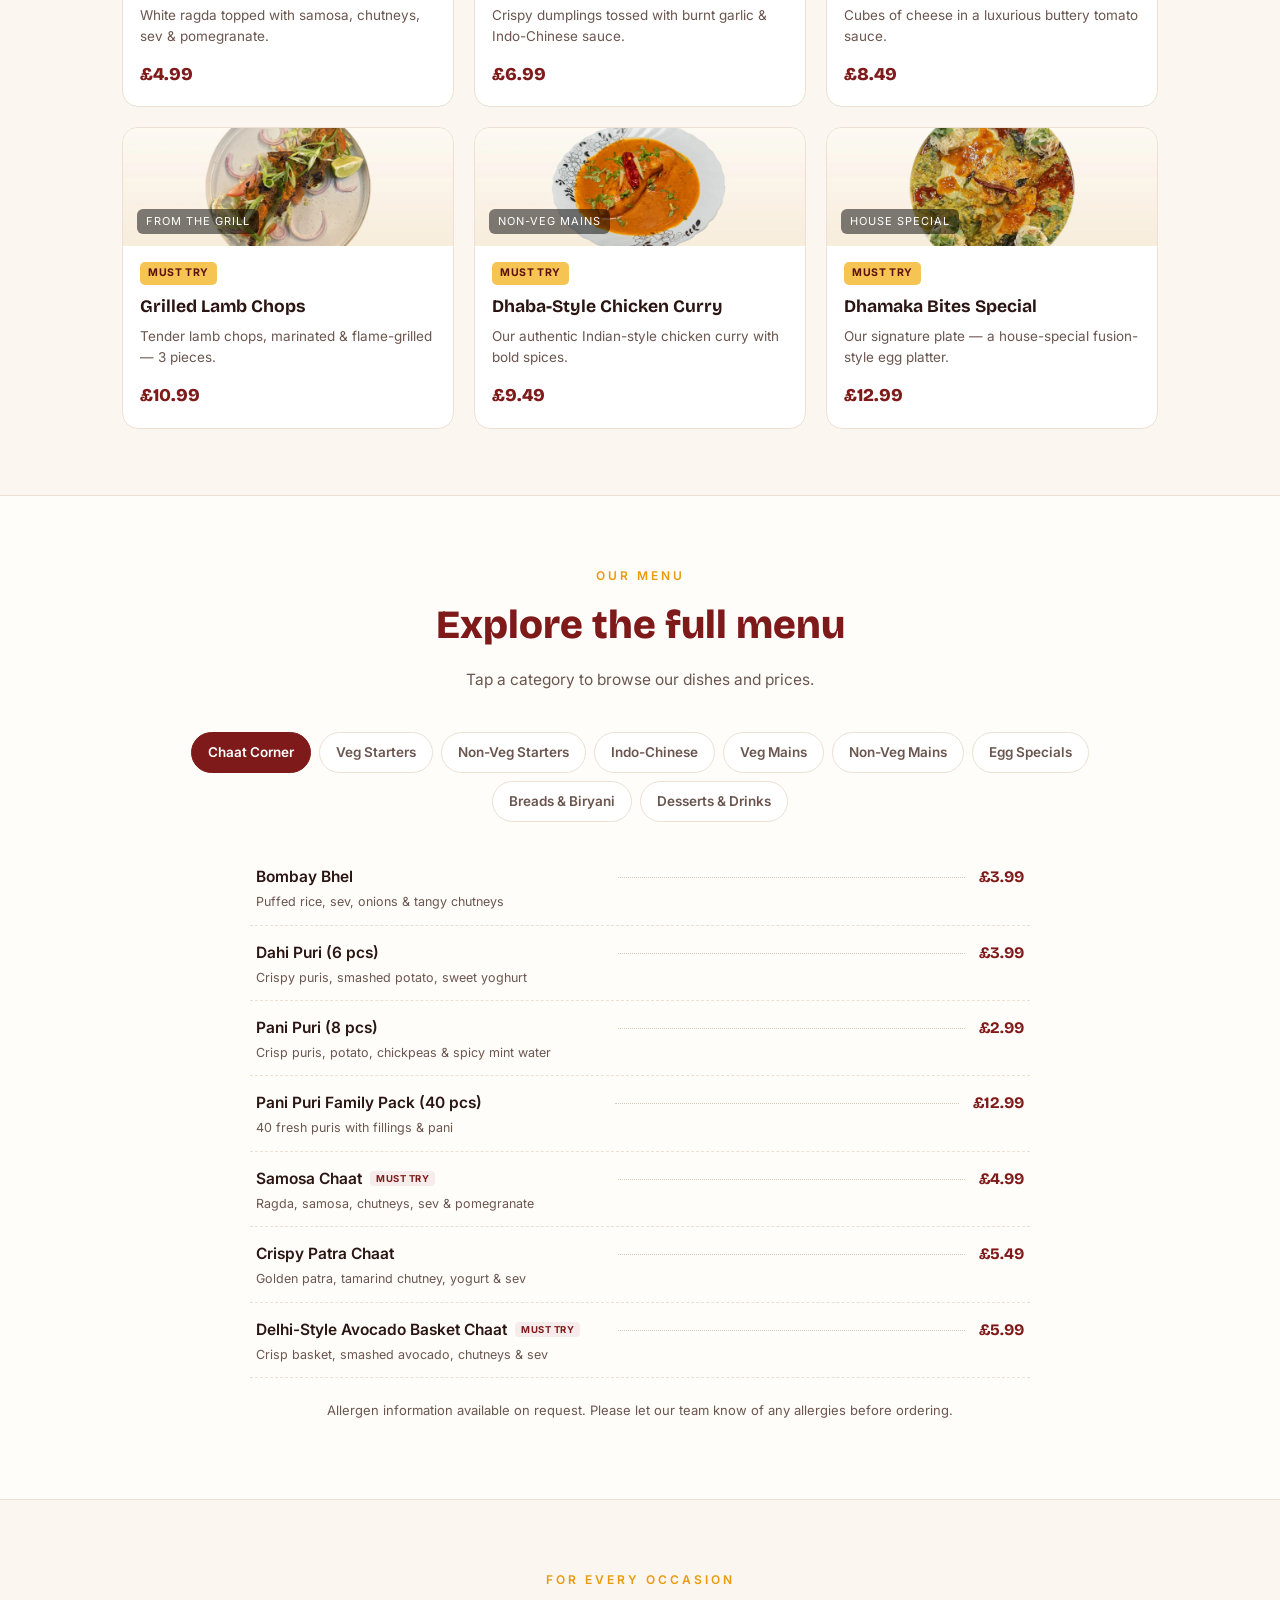
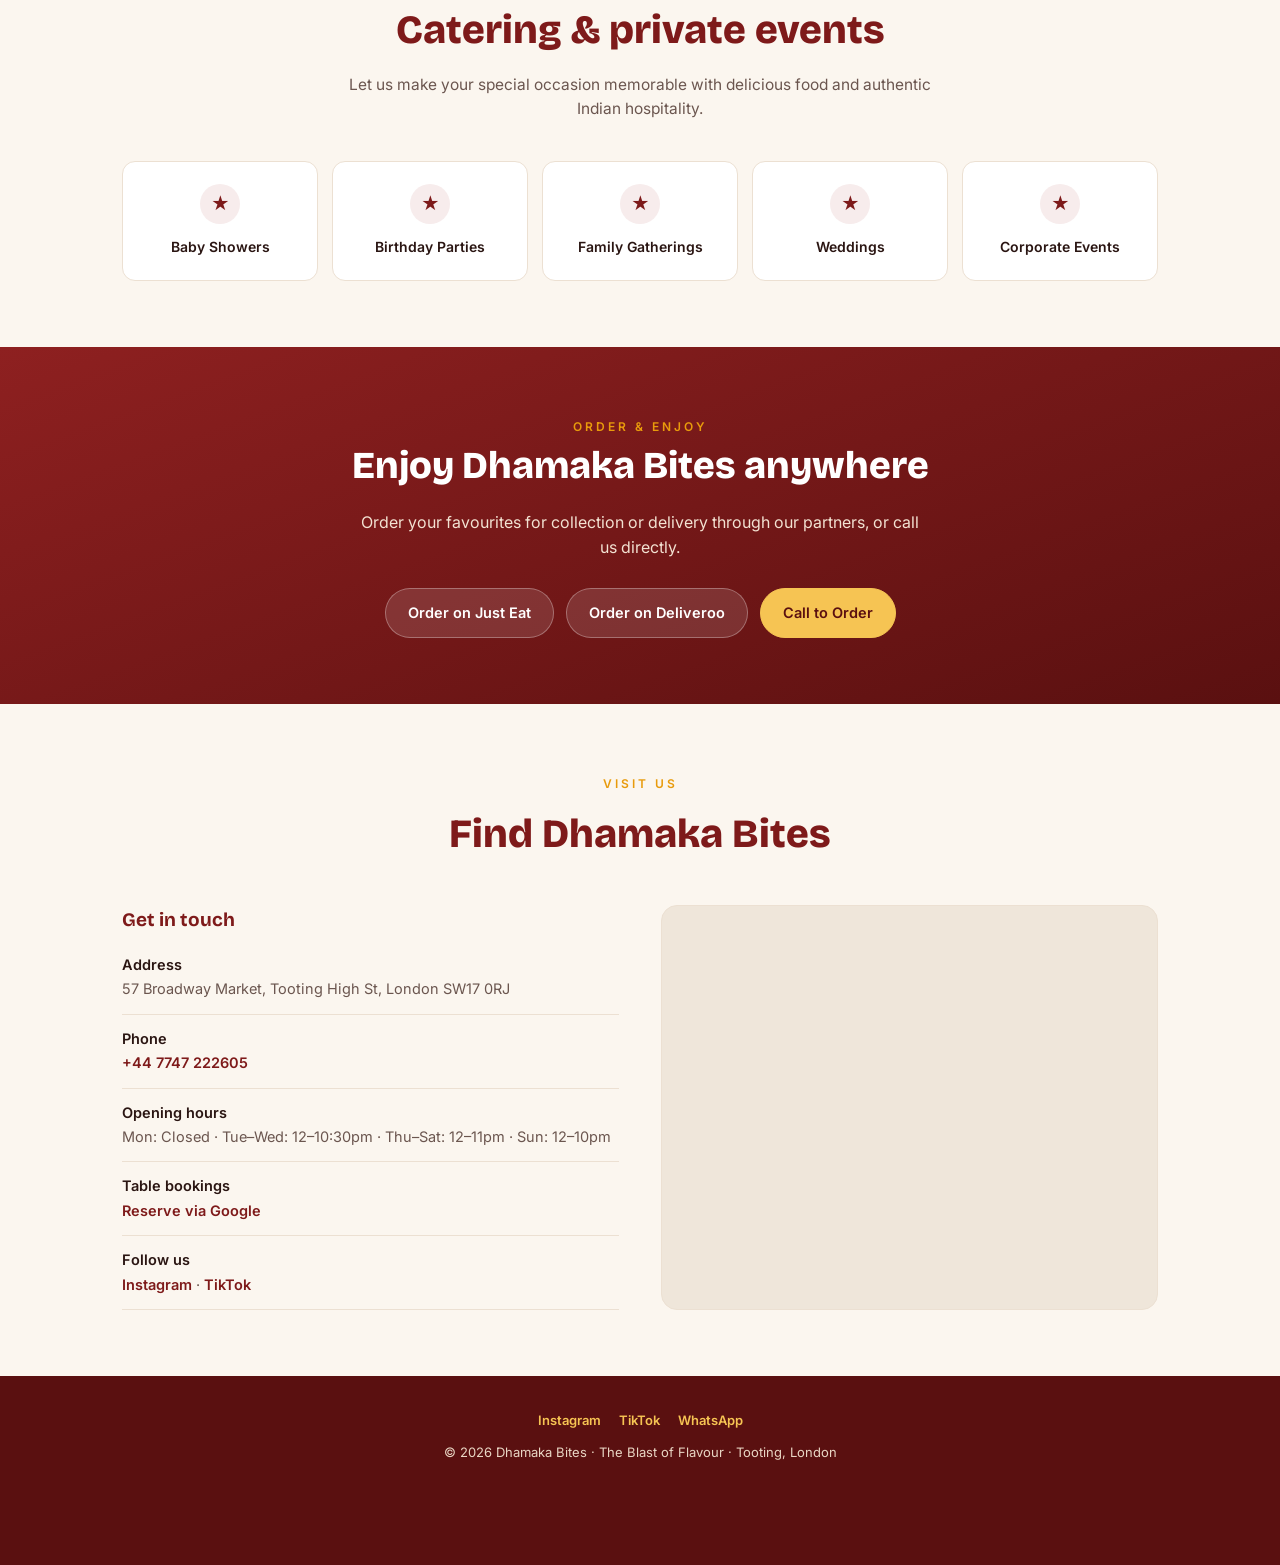
==== commit 4460ad6f: "Add files via upload" ====
--- a/index.html
+++ b/index.html
@@ -1,15 +1,49 @@
 <!DOCTYPE html>
-<html lang="en" data-theme="light" class="preview-lock">
+<html lang="en-GB" data-theme="light">
 <head>
-<meta charset="UTF-8">
-<meta name="viewport" content="width=device-width, initial-scale=1">
-<title>Dhamaka Bites — Modern Indian Cuisine · Tooting, London</title>
-<meta name="description" content="Dhamaka Bites — authentic Indian street food, chaats, biryanis and grills in Tooting, London. View our full menu and order on Just Eat, Uber Eats or by phone.">
-<link rel="preconnect" href="https://fonts.googleapis.com">
-<link rel="preconnect" href="https://fonts.gstatic.com" crossorigin>
-<link href="https://fonts.googleapis.com/css2?family=Bricolage+Grotesque:opsz,wght@12..96,500;12..96,600;12..96,700;12..96,800&family=Inter:wght@400;500;600&display=swap" rel="stylesheet">
-<style>
-  :root{
+  <meta charset="UTF-8">
+  <meta name="viewport" content="width=device-width, initial-scale=1">
+  <title>Dhamaka Bites — Modern Indian Cuisine · Tooting, London</title>
+  <meta name="description" content="Dhamaka Bites — authentic Indian street food, chaats, biryanis and grills in Tooting, London. Browse our full menu and order on Just Eat or Deliveroo for collection.">
+  <link rel="canonical" href="https://dhamakabites.co.uk/">
+  <meta name="robots" content="index, follow, max-image-preview:large, max-snippet:-1">
+  <meta name="theme-color" content="#7E1A1A">
+  <meta name="author" content="Dhamaka Bites">
+  <meta name="geo.region" content="GB-WND">
+  <meta name="geo.placename" content="Tooting, London">
+  <meta name="geo.position" content="51.4280484;-0.1661785">
+  <meta name="ICBM" content="51.4280484, -0.1661785">
+
+  <!-- Open Graph / social sharing -->
+  <meta property="og:type" content="restaurant">
+  <meta property="og:site_name" content="Dhamaka Bites">
+  <meta property="og:locale" content="en_GB">
+  <meta property="og:title" content="Dhamaka Bites — Indian Restaurant in Tooting, London">
+  <meta property="og:description" content="Authentic Indian street food, chaats, biryanis and grills in Tooting. Browse the menu and order on Just Eat or Deliveroo.">
+  <meta property="og:url" content="https://dhamakabites.co.uk/">
+  <meta property="og:image" content="https://dhamakabites.co.uk/assets/og-image.jpg">
+  <meta property="og:image:width" content="1200">
+  <meta property="og:image:height" content="630">
+  <meta property="og:image:alt" content="A spread of Dhamaka Bites Indian dishes">
+  <!-- Twitter -->
+  <meta name="twitter:card" content="summary_large_image">
+  <meta name="twitter:title" content="Dhamaka Bites — Indian Restaurant in Tooting, London">
+  <meta name="twitter:description" content="Authentic Indian street food, chaats, biryanis and grills in Tooting, London.">
+  <meta name="twitter:image" content="https://dhamakabites.co.uk/assets/og-image.jpg">
+
+  <!-- Icons -->
+  <link rel="icon" type="image/png" href="[data-uri]">
+  <link rel="apple-touch-icon" href="[data-uri]">
+
+  <!-- Fonts -->
+  <link rel="preconnect" href="https://fonts.googleapis.com">
+  <link rel="preconnect" href="https://fonts.gstatic.com" crossorigin>
+  <link href="https://fonts.googleapis.com/css2?family=Bricolage+Grotesque:opsz,wght@12..96,500;12..96,600;12..96,700;12..96,800&family=Inter:wght@400;500;600&display=swap" rel="stylesheet">
+
+
+  <!-- Styles -->
+  <style>
+:root{
     --logo:url("[data-uri]");
     --paper:#FBF6EF; --paper2:#FFFDFA; --card:#FFFFFF; --ink:#2A1512; --ink-soft:#6B564F;
     --maroon:#7E1A1A; --maroon-deep:#5A1010; --saffron:#E89B0C; --gold:#F6C453;
@@ -60,7 +94,10 @@
   .hero h1{font-size:clamp(40px,8vw,70px); font-weight:800; line-height:.98; margin:14px 0 6px; text-transform:uppercase}
   .hero .tagline{font-family:"Bricolage Grotesque"; font-weight:600; font-size:clamp(16px,3vw,21px); color:var(--gold)}
   .hero .sub{max-width:520px; margin:16px auto 0; color:#F3E2D2; font-size:15.5px}
-  .hero .btns{margin-top:28px; display:flex; gap:14px; justify-content:center; flex-wrap:wrap}
+  .hero .btns{margin-top:24px; display:flex; gap:14px; justify-content:center; flex-wrap:wrap}
+  .rating{display:inline-flex; align-items:center; gap:7px; margin-top:18px; background:rgba(255,255,255,.13);
+    border:1px solid rgba(255,255,255,.32); color:#fff; padding:8px 16px; border-radius:99px; font-size:13.5px; font-weight:600}
+  .rating b{color:var(--gold); font-weight:700}
 
   .btn{font:inherit; font-weight:600; border:none; cursor:pointer; border-radius:99px; padding:14px 26px; font-size:15px;
     transition:transform .12s, background .15s; display:inline-block}
@@ -92,10 +129,11 @@
   .feat-grid{display:grid; grid-template-columns:repeat(3,1fr); gap:20px}
   .fcard{background:var(--card); border:1px solid var(--line); border-radius:16px; overflow:hidden; transition:transform .18s, box-shadow .18s; display:flex; flex-direction:column}
   .fcard:hover{transform:translateY(-4px); box-shadow:0 18px 38px -24px rgba(94,16,16,.45)}
-  .fcard .thumb{height:118px; background:linear-gradient(135deg,#9A3B1E,#7E1A1A); position:relative}
+  .fcard .thumb{height:118px; position:relative; overflow:hidden; background:#FBF5EC}
+  .fcard .thumb img{width:100%; height:100%; object-fit:cover; display:block}
   .fcard .thumb.v2{background:linear-gradient(135deg,#B5811A,#E89B0C)}
   .fcard .thumb.v3{background:linear-gradient(135deg,#176573,#1C7C8C)}
-  .fcard .thumb span{position:absolute; left:14px; bottom:12px; background:rgba(0,0,0,.28); color:#fff; font-size:11px;
+  .fcard .thumb span{position:absolute; left:14px; bottom:12px; background:rgba(0,0,0,.5); color:#fff; font-size:11px;
     letter-spacing:1px; text-transform:uppercase; padding:4px 9px; border-radius:6px}
   .fcard .body{padding:16px 17px 18px; display:flex; flex-direction:column; flex:1}
   .badge{display:inline-block; background:var(--gold); color:var(--maroon-deep); font-size:10.5px; font-weight:700; letter-spacing:.6px;
@@ -189,49 +227,50 @@
     section{padding:52px 0}
   }
   @media (prefers-reduced-motion:reduce){*{transition:none!important; scroll-behavior:auto} .reveal{opacity:1; transform:none}}
-  /* ===== PREVIEW-ONLY styles (remove to go live) ===== */
-  .preview-lock body > *:not(#lockGate){visibility:hidden !important}
-  #lockGate{position:fixed; inset:0; z-index:9999; display:flex; align-items:center; justify-content:center; padding:24px;
-    background:radial-gradient(120% 120% at 50% -10%, #8E2020 0%, #7E1A1A 45%, #5A1010 100%)}
-  .gate-card{background:#FFFDFA; border-radius:18px; padding:34px 30px; max-width:360px; width:100%; text-align:center;
-    box-shadow:0 30px 70px -25px rgba(0,0,0,.5); font-family:"Inter",system-ui,sans-serif}
-  .gate-mark{width:56px; height:56px; border-radius:50%; background:#7E1A1A; color:#fff; display:flex; align-items:center;
-    justify-content:center; font-family:"Bricolage Grotesque"; font-weight:800; font-size:23px; margin:0 auto 16px;
-    box-shadow:0 0 0 4px #fff,0 0 0 6px #F6C453}
-  .gate-card h2{font-family:"Bricolage Grotesque"; font-weight:800; color:#7E1A1A; font-size:22px; margin:0 0 6px}
-  .gate-card p{color:#6B564F; font-size:13.5px; margin:0 0 16px}
-  .gate-card input{width:100%; font:inherit; padding:12px 14px; border:1.5px solid #ECE0D2; border-radius:10px; margin-bottom:12px}
-  .gate-card input:focus{outline:none; border-color:#7E1A1A}
-  .gate-card button{width:100%; font:inherit; font-weight:600; background:#7E1A1A; color:#fff; border:none; border-radius:10px;
-    padding:13px; cursor:pointer; font-size:15px}
-  .gate-card button:hover{background:#5A1010}
-  .gate-err{color:#7E1A1A!important; font-weight:600; display:none; margin:12px 0 0!important}
-  #wm{position:fixed; inset:0; z-index:9000; pointer-events:none;
-    background-image:url("data:image/svg+xml;utf8,<svg xmlns='http://www.w3.org/2000/svg' width='320' height='200'><text x='10' y='110' transform='rotate(-28 160 100)' fill='rgba(126,26,26,0.10)' font-size='20' font-family='Arial,sans-serif' font-weight='700'>PREVIEW - UNPAID</text></svg>")}
-  html[data-theme="dark"] #wm{background-image:url("data:image/svg+xml;utf8,<svg xmlns='http://www.w3.org/2000/svg' width='320' height='200'><text x='10' y='110' transform='rotate(-28 160 100)' fill='rgba(246,196,83,0.12)' font-size='20' font-family='Arial,sans-serif' font-weight='700'>PREVIEW - UNPAID</text></svg>")}
-  #pvBadge{position:fixed; left:14px; bottom:14px; z-index:9001; pointer-events:none; background:rgba(42,21,18,.82); color:#F3E2D2;
-    font:600 11px/1 "Inter",sans-serif; letter-spacing:.3px; padding:8px 12px; border-radius:99px}
-
-</style>
+
+  .skip{position:absolute; left:-999px; top:0; z-index:1000; background:var(--maroon); color:#fff;
+    padding:10px 16px; border-radius:0 0 10px 0; font-weight:600}
+  .skip:focus{left:0}
+  </style>
+  <!-- ============================================================
+       ANALYTICS — paste tracking code here when ready (kept commented so nothing runs yet).
+       Google Analytics 4:
+         <script async src="https://www.googletagmanager.com/gtag/js?id=G-XXXXXXXXXX"></script>
+         <script>window.dataLayer=window.dataLayer||[];function gtag(){dataLayer.push(arguments);}
+         gtag('js',new Date());gtag('config','G-XXXXXXXXXX');</script>
+       Meta Pixel / Google Tag Manager go here too.
+       ============================================================ -->
+
+  <!-- Structured data: Restaurant (enables Google rich results) -->
+  <script type="application/ld+json">
+  {
+    "@context":"https://schema.org",
+    "@type":"Restaurant",
+    "@id":"https://dhamakabites.co.uk/",
+    "name":"Dhamaka Bites",
+    "url":"https://dhamakabites.co.uk/",
+    "image":"https://dhamakabites.co.uk/assets/og-image.jpg",
+    "telephone":"+44 7747 222605",
+    "priceRange":"££",
+    "servesCuisine":["Indian","Indian Street Food","Indo-Chinese"],
+    "acceptsReservations":"True",
+    "address":{"@type":"PostalAddress","streetAddress":"57 Broadway Market, Tooting High St","addressLocality":"London","addressRegion":"London","postalCode":"SW17 0RJ","addressCountry":"GB"},
+    "geo":{"@type":"GeoCoordinates","latitude":51.4280484,"longitude":-0.1661785},
+    "hasMenu":"https://dhamakabites.co.uk/#menu",
+    "sameAs":["https://www.instagram.com/dhamaka_bites/","https://www.tiktok.com/@dhamaka_bites"],
+    "aggregateRating":{"@type":"AggregateRating","ratingValue":"4.7","reviewCount":"119"},
+    "openingHoursSpecification":[
+      {"@type":"OpeningHoursSpecification","dayOfWeek":["Tuesday","Wednesday"],"opens":"12:00","closes":"22:30"},
+      {"@type":"OpeningHoursSpecification","dayOfWeek":["Thursday","Friday","Saturday"],"opens":"12:00","closes":"23:00"},
+      {"@type":"OpeningHoursSpecification","dayOfWeek":["Sunday"],"opens":"12:00","closes":"22:00"}
+    ]
+  }
+  </script>
 </head>
 <body>
-
-<!-- ===== PREVIEW-ONLY (remove this whole block to go live) ===== -->
-<div id="lockGate">
-  <div class="gate-card">
-    <div class="gate-mark">DB</div>
-    <h2>Dhamaka Bites</h2>
-    <p>This is a private preview. Please enter the access password to view.</p>
-    <input id="gatePw" type="password" placeholder="Password" autocomplete="off" autofocus>
-    <button id="gateBtn">View preview</button>
-    <p id="gateErr" class="gate-err">Incorrect password. Please try again.</p>
-  </div>
-</div>
-<div id="wm" aria-hidden="true"></div>
-<div id="pvBadge" aria-hidden="true">PREVIEW · UNPAID · © Aamir — not for distribution</div>
-<!-- ===== END PREVIEW-ONLY block ===== -->
-
-<nav>
+<a class="skip" href="#menu">Skip to menu</a>
+
+<nav aria-label="Primary">
   <div class="container nav-in">
     <a class="logo" href="#top"><span class="dot"></span><b>Dhamaka Bites</b></a>
     <div class="nav-right">
@@ -252,6 +291,8 @@
   </div>
 </nav>
 
+<main>
+
 <!-- HERO -->
 <header class="hero" id="top">
   <div class="hero-bg" id="heroBg"></div>
@@ -262,6 +303,7 @@
     <h1>Dhamaka Bites</h1>
     <div class="tagline">The Blast of Flavour</div>
     <p class="sub">Authentic Indian street food, chaats, biryanis and grills — freshly prepared and served with warm hospitality.</p>
+    <a id="ratingBadge" class="rating" target="_blank" rel="noopener"></a>
     <div class="btns">
       <a class="btn btn-gold" href="#menu">View Our Menu</a>
       <a class="btn btn-line" href="#order">Order Online</a>
@@ -286,7 +328,7 @@
         <li>Generous portions, honest prices</li>
         <li>Vegetarian, non-veg &amp; egg specials</li>
         <li>Catering for every celebration</li>
-        <li>Available on Just Eat &amp; Uber Eats</li>
+        <li>Available on Just Eat &amp; Deliveroo</li>
       </ul>
     </div>
   </div>
@@ -296,17 +338,17 @@
 <section id="featured">
   <div class="container">
     <div class="sec-head reveal">
-      <span class="eyebrow">Signature dishes</span>
+      <span class="eyebrow">Chef's picks</span>
       <h2>Must-Try at Dhamaka Bites</h2>
-      <p>The dishes our kitchen is proudest of — a proper blast of flavour.</p>
+      <p>The dishes we'd tell you to order first — a proper blast of flavour.</p>
     </div>
     <div class="feat-grid reveal">
-      <div class="fcard"><div class="thumb"><span>House Special</span></div><div class="body"><h3>Dhamaka Bites Special</h3><p class="desc">House special fusion-style egg platter — our namesake plate.</p><div class="price">£12.99</div></div></div>
-      <div class="fcard"><div class="thumb v2"><span>From the grill</span></div><div class="body"><h3>Grilled Lamb Chops</h3><p class="desc">Tender lamb chops marinated and flame-grilled, 3 pieces.</p><div class="price">£10.99</div></div></div>
-      <div class="fcard"><div class="thumb v3"><span>Dhaba style</span></div><div class="body"><h3>Dhaba-Style Chicken Curry</h3><p class="desc">Authentic Indian-style chicken curry with bold spices.</p><div class="price">£9.49</div></div></div>
-      <div class="fcard"><div class="thumb v2"><span>Indo-Chinese</span></div><div class="body"><h3>Chilli Garlic Momos</h3><p class="desc">Crispy dumplings tossed with burnt garlic &amp; Indo-Chinese sauce.</p><div class="price">£6.99</div></div></div>
-      <div class="fcard"><div class="thumb"><span>Chaat corner</span></div><div class="body"><h3>Samosa Chaat</h3><p class="desc">White ragda topped with samosa, chutneys, sev &amp; pomegranate.</p><div class="price">£4.99</div></div></div>
-      <div class="fcard"><div class="thumb v3"><span>Veg mains</span></div><div class="body"><h3>Special Cheese Butter Masala</h3><p class="desc">Cubes of cheese in a luxurious buttery tomato sauce.</p><div class="price">£8.49</div></div></div>
+      <div class="fcard"><div class="thumb"><img src="[data-uri]" alt="Samosa Chaat — Indian street-food chaat at Dhamaka Bites, Tooting" loading="lazy" decoding="async" width="1600" height="900"><span>Chaat corner</span></div><div class="body"><span class="badge">Must Try</span><h3>Samosa Chaat</h3><p class="desc">White ragda topped with samosa, chutneys, sev &amp; pomegranate.</p><div class="price">£4.99</div></div></div>
+      <div class="fcard"><div class="thumb"><img src="[data-uri]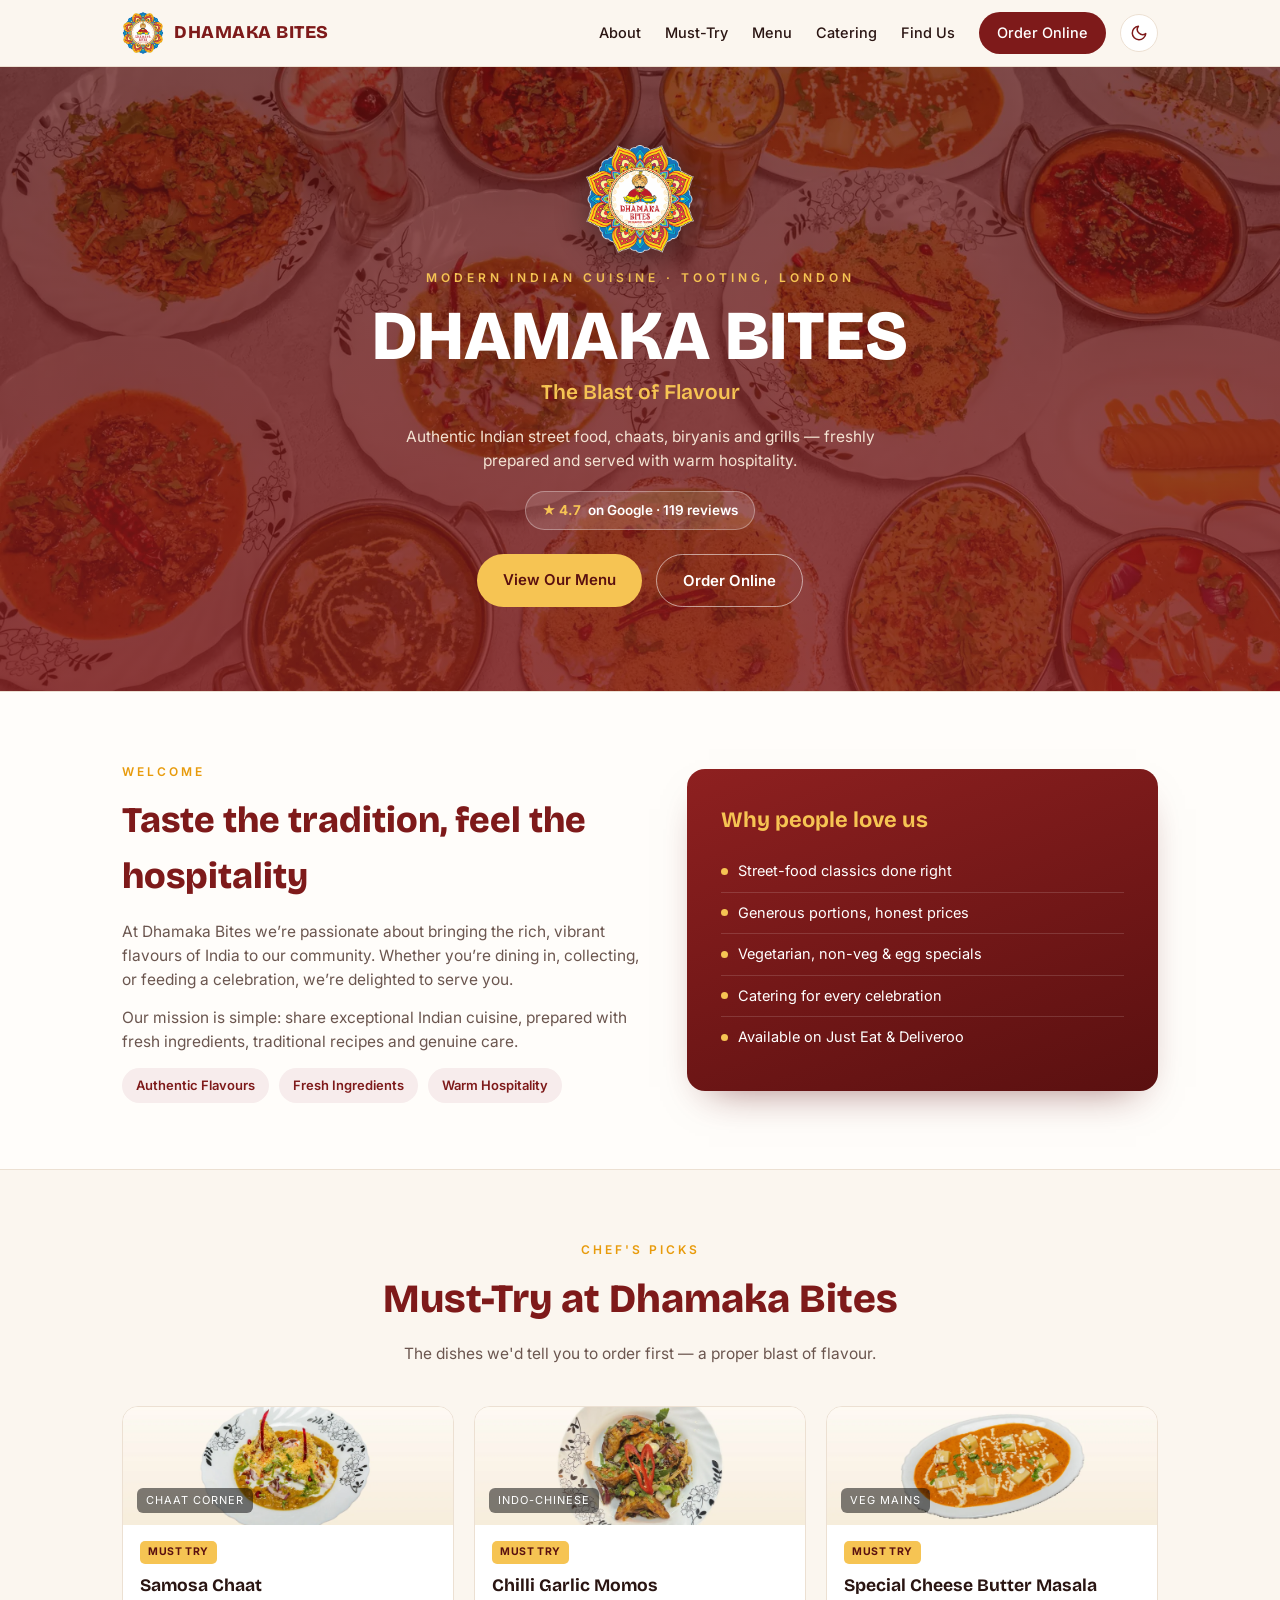
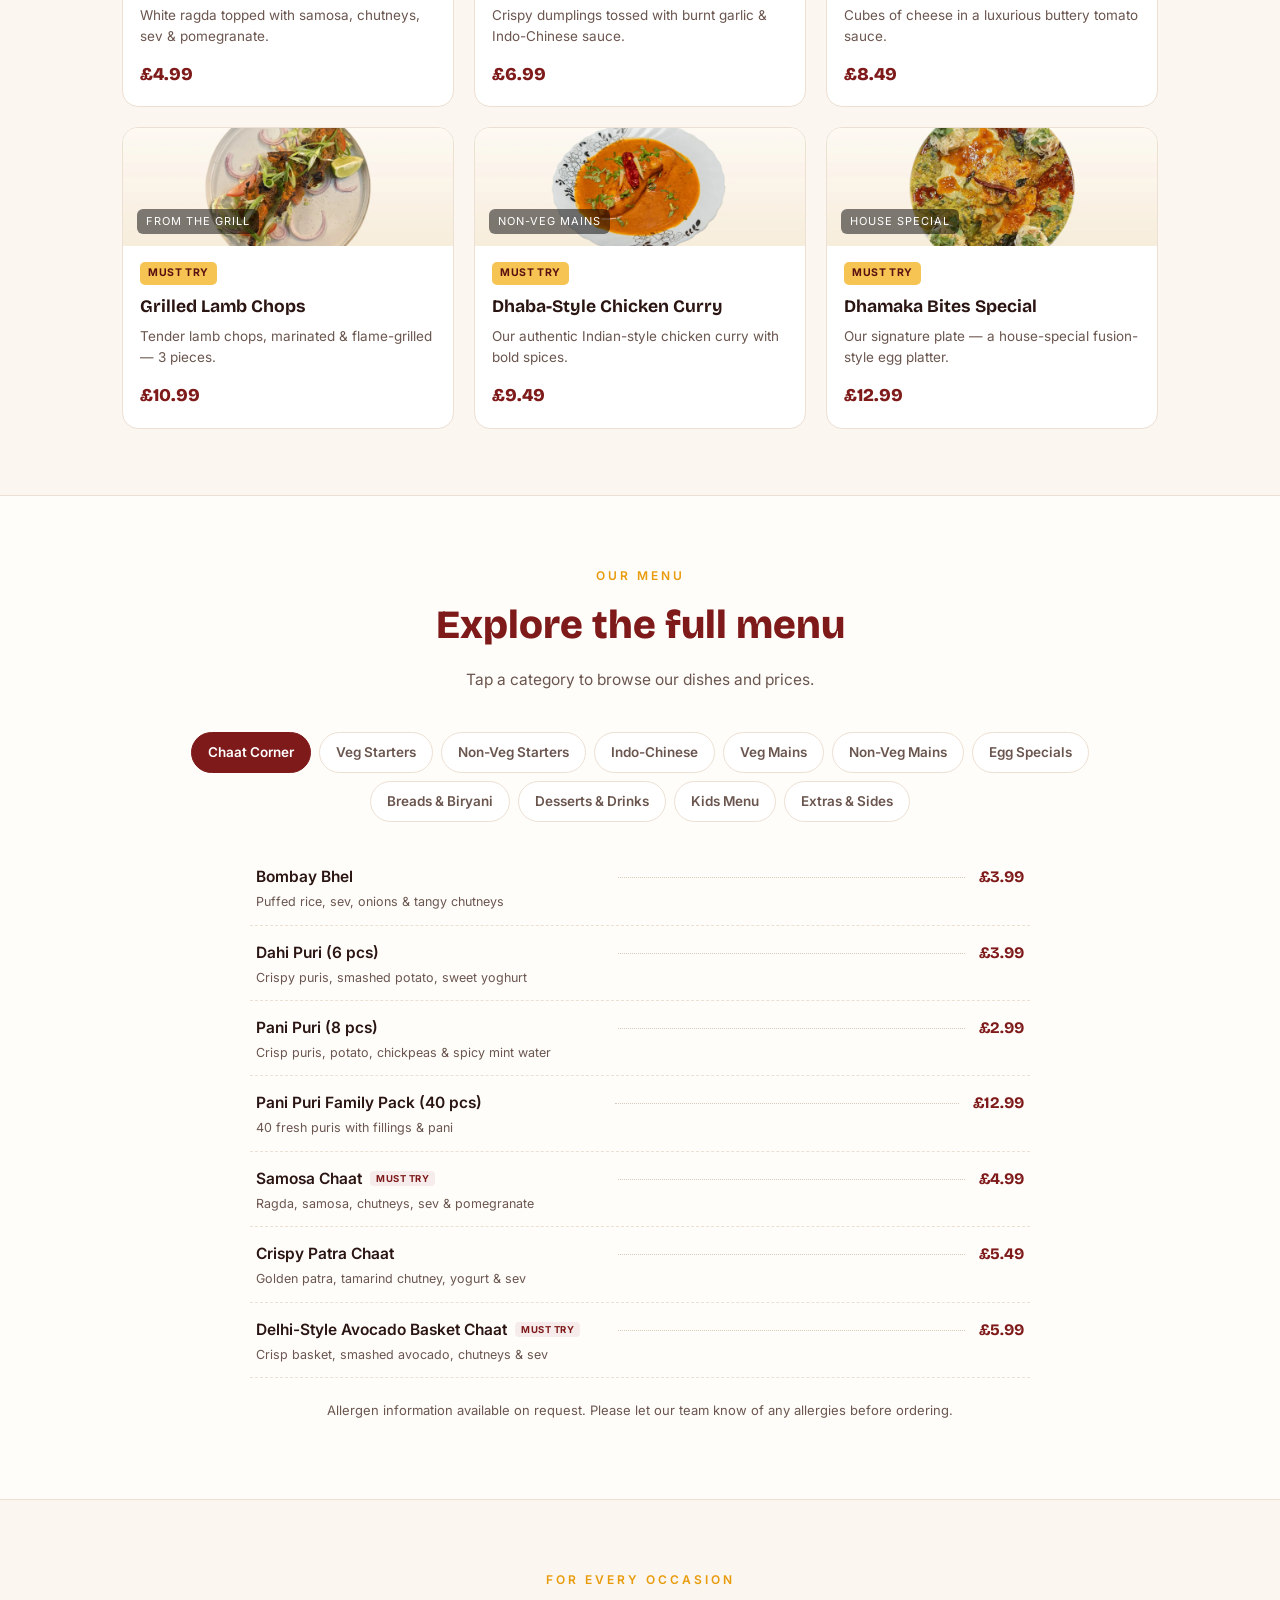
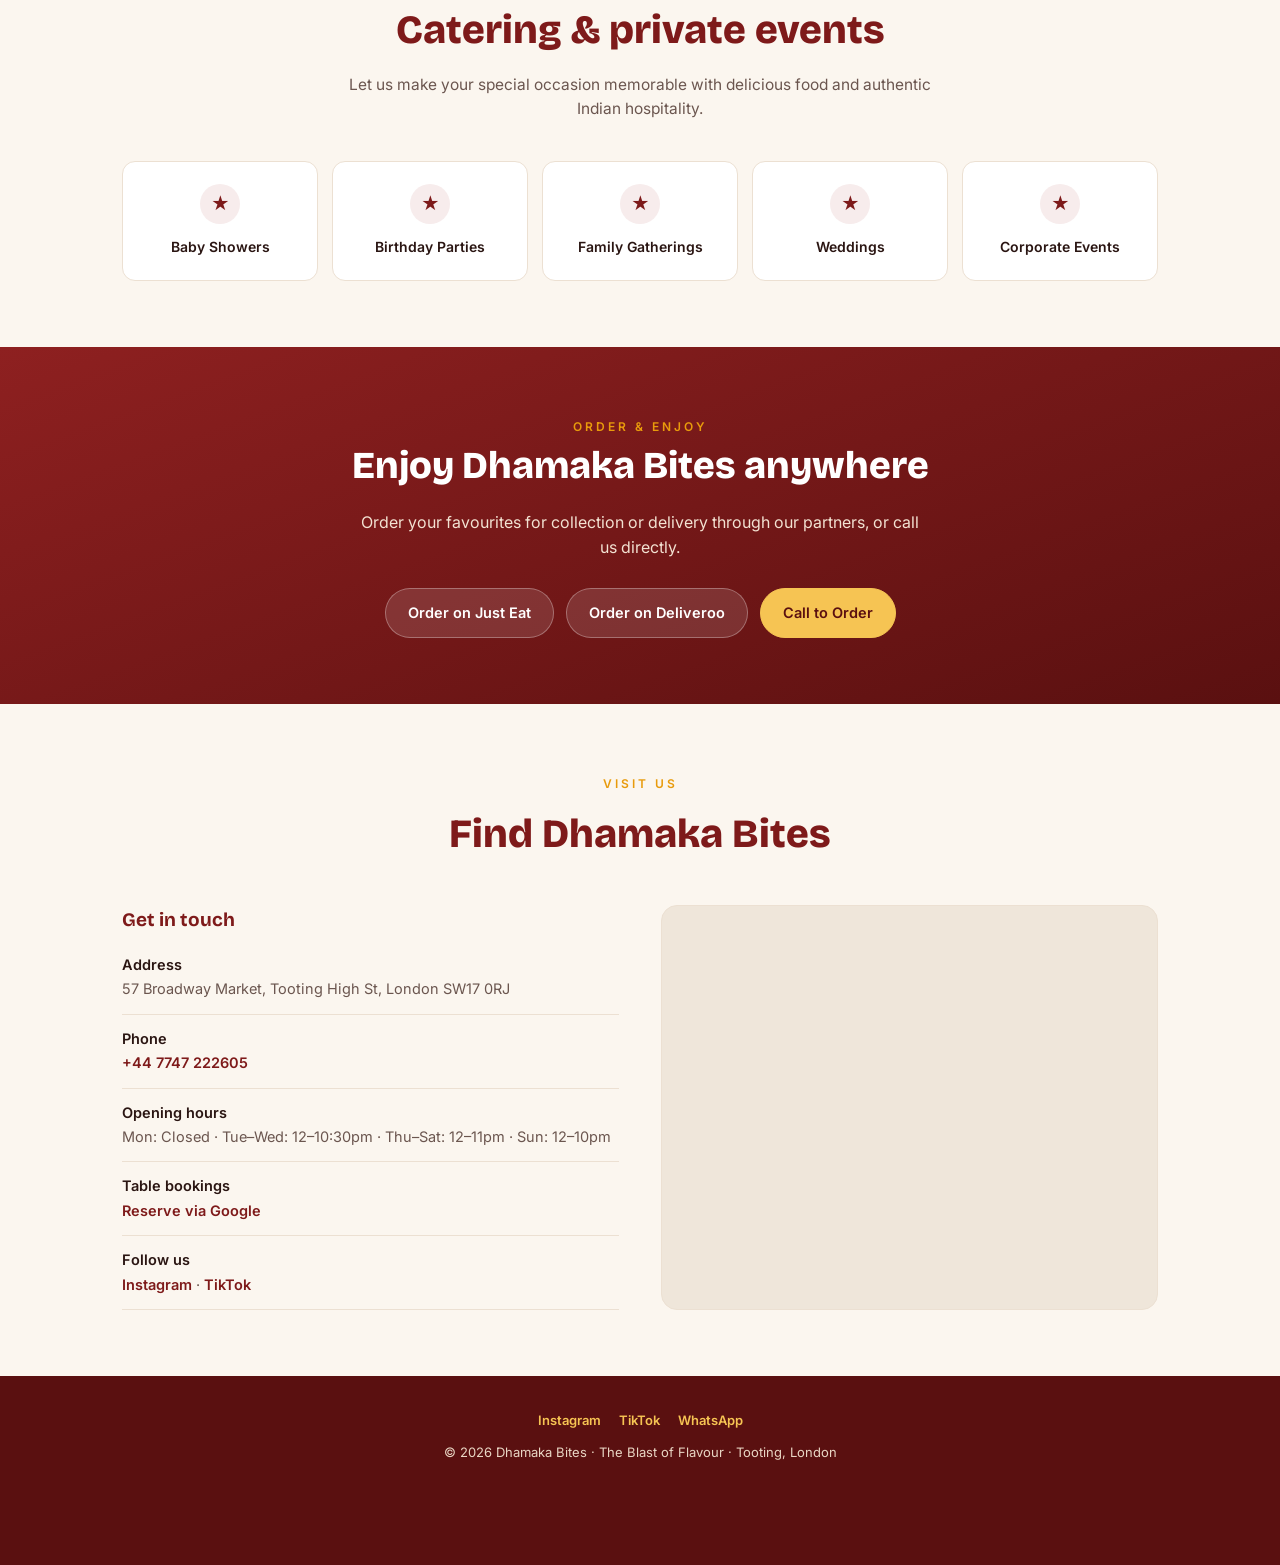
==== commit cdf89e1e: "Add files via upload" ====
--- a/index.html
+++ b/index.html
@@ -371,6 +371,8 @@
       <button class="tab" data-cat="egg">Egg Specials</button>
       <button class="tab" data-cat="rice">Breads &amp; Biryani</button>
       <button class="tab" data-cat="dessert">Desserts &amp; Drinks</button>
+      <button class="tab" data-cat="kids">Kids Menu</button>
+      <button class="tab" data-cat="extras">Extras &amp; Sides</button>
     </div>
     <div class="menu-list" id="menuList"></div>
     <p class="menu-note">Allergen information available on request. Please let our team know of any allergies before ordering.</p>
@@ -474,9 +476,9 @@
     indo:[["Veg Manchurian","Crispy veg balls in Indo-Chinese sauce","7.49","Must Try"],["Chilli Paneer","Paneer, peppers, onions & chilli-garlic","6.99"],["Chilli Garlic Momos","Crispy dumplings, burnt garlic sauce","6.99","Must Try"],["Veg Manchurian Noodles","Noodles with veg & Manchurian balls","8.99"],["Chilli Chicken","Crispy chicken in Indo-Chinese sauces","7.99","Must Try"],["Chicken Fried Rice","Fried rice with chicken & vegetables","6.99"],["Veg Fried Rice","Stir-fried rice with vegetables","5.49"]],
     vegm:[["Special Kaju Masala","Cashews in a creamy, rich masala gravy","8.49"],["Special Cheese Butter Masala","Cheese cubes in buttery tomato sauce","8.49","Must Try"],["Paneer Angara","Cottage cheese in smoky tomato-onion gravy","8.49"],["Special Tadka Dal","Yellow lentils tempered with garlic & butter","7.49"],["Dal Makhani","Black lentils with butter & cream","7.49","Must Try"],["Paneer Tikka Masala","Grilled paneer in smoky tikka masala gravy","7.49"],["Shahi Paneer Butter Masala","Paneer in a royal, mildly sweet gravy","7.49"],["Saag Paneer (Palak)","Smooth spinach gravy with soft paneer","7.49"],["Kadai Paneer","Paneer with peppers, tomatoes & kadai spices","7.49"],["Chana Masala","Chickpeas in an onion-based gravy","6.99"],["Bhindi Do Pyaza","Okra cooked with onions, pepper & spices","7.49"],["Veg Dum Handi","Seasonal vegetables in a mild gravy","6.99"],["Bombay Aloo","Potatoes with mustard, curry leaves & spices","6.99"],["Baingan Bharta","Smoky roasted aubergine with onions","7.49"],["Sev Tamatar","Tangy tomato curry topped with crispy sev","7.49"]],
     nonvegm:[["Special Dhaba-Style Chicken Curry","Indian-style chicken curry, bold spices","9.49","Must Try"],["Butter Chicken","Buttery tomato-based cream curry","9.99","Must Try"],["Methi Malai Chicken","Chicken in creamy fenugreek sauce","10.49"],["Chicken Tikka Masala","Grilled chicken in rich tikka gravy","8.99"],["Chicken Korma","Creamy aromatic curry with nuts","8.99"],["Kadai Chicken","Chicken in wok-style kadai with peppers","8.99"],["Lamb Masala","Tender lamb in onion-tomato gravy","9.99"],["Lamb Rogan Josh","Slow-cooked lamb in aromatic gravy","10.49","Must Try"]],
-    egg:[["Boiled Eggs","Freshly boiled eggs","2.49"],["Egg Chilli","Egg in spicy Indo-Chinese chilli sauce","5.49"],["Egg Bhurji","Scrambled eggs with onions & tomatoes","4.49"],["Egg Keema","Grated egg cooked in keema-style masala","4.49"],["Egg Special Paplet","Signature spicy egg preparation","8.99"],["Egg Afghani","Creamy Afghani-style egg dish with mild spices","8.49","Must Try"],["Egg Curry","Boiled eggs in onion-tomato gravy","6.49"],["Egg Gotala","Egg khama topped with half fry","6.49"],["Egg Mughlai","Royal Mughlai-style creamy egg curry","5.49"],["Dhamaka Bites Special","House special fusion-style egg platter","12.99","Must Try"]],
-    rice:[["Tawa Chapati (2 pcs)","Soft griddle-cooked flatbread","1.99"],["Butter Naan","Soft, buttery tandoori naan","2.49"],["Garlic Naan","Naan topped with fresh garlic","2.99"],["Cheese Naan","Naan stuffed with melted cheese","3.49"],["Steam Basmati Rice","Fragrant steamed basmati","3.49"],["Jeera Rice","Basmati rice tempered with cumin","4.99","Must Try"],["Veg Biryani","Basmati rice with seasonal vegetables","8.49"],["Chicken Biryani","Classic chicken dum biryani","9.49","Must Try"],["Hyderabadi Biryani","Aromatic Hyderabadi-style biryani","8.99"],["Lamb Biryani","Tender lamb layered with spiced rice","9.49"]],
-    dessert:[["Gulab Jamun with Ice Cream (2 pcs)","Warm gulab jamun with ice cream","4.49"],["Gajar Halwa","Slow-cooked carrot halwa","4.49"],["Special Ras Malai (2 pcs)","Paneer dumplings in sweet saffron milk","4.49"],["Hot Chocolate Cake with Ice Cream","Warm chocolate cake & ice cream","5.49","Must Try"],["Kulfi (Mango / Pistachio)","Traditional Indian frozen dessert","2.49"],["Mango Lassi","Sweet mango yoghurt drink","3.49"],["Sweet Lassi","Classic sweet yoghurt drink","3.49"],["Masala Chaas (250 ml)","Spiced buttermilk","2.49"]]
+    egg:[["Boiled Eggs","Freshly boiled eggs","2.49"],["Masala Boil Fry","Boiled eggs shallow-fried with masala","3.49"],["Egg Chilli","Egg tossed in spicy Indo-Chinese chilli sauce","5.49"],["Australian Fry","Egg half-fry topped with green garlic gravy","6.49"],["Masala Half Fry (Green/Red)","Half-fry topped with spicy green or red masala","3.99"],["Egg Japanese","Stuffed omelette loaded with melted cheese gravy","8.49"],["Egg Tikhari","Boiled egg in onion-tomato gravy with Surti-style tadka","7.99"],["Ande ka Funda","Pepper omelette stuffed with egg keema, cheese & masala boiled egg","9.99"],["Veg Omelette","Fluffy omelette loaded with vegetables","3.49"],["Boiled Tikka","Boiled eggs in tikka spices, pan-fried with gravy","4.99"],["Egg Bhurji","Scrambled eggs with onions, tomatoes & spices","4.49"],["Egg Keema","Grated egg cooked in keema-style masala","4.49"],["Egg Special Paplet","Signature spicy egg preparation, unique to the house","8.99"],["Egg Fried Rice","Chinese-style stir-fried rice with egg","5.49"],["Rice Of The Day","Chef's special rice of the day","8.99"],["Egg Afghani","Creamy Afghani-style egg dish with mild spices","8.49","Must Try"],["Egg Curry","Traditional boiled eggs in onion-tomato gravy","6.49"],["Egg Gotala","Egg khama topped with a half-fry","6.49"],["Egg Mughlai","Royal Mughlai-style creamy egg curry","5.49"],["Dhamaka Bites Special","House special fusion-style egg platter","12.99","Must Try"]],
+    rice:[["Tawa Chapati (2 pcs)","Soft griddle-cooked flatbread","1.99"],["Plain Naan","Classic tandoor-baked naan","1.99"],["Butter Naan","Naan brushed with butter","2.49"],["Garlic Naan","Naan topped with garlic & coriander","2.99"],["Cheese Naan","Naan stuffed with melted cheese","3.49"],["Chilli Cheese Garlic Naan","Naan loaded with cheese, garlic & green chilli","4.49"],["Plain Paratha","Flaky layered flatbread","1.99"],["Jeera Paratha","Layered paratha with cumin","1.99"],["Garlic Paratha","Layered paratha with garlic","2.49"],["Steam Basmati Rice","Fragrant steamed basmati","3.49"],["Pulao Rice","Lightly spiced pulao rice","3.99"],["Jeera Rice","Basmati rice tempered with cumin","4.99","Must Try"],["Veg Biryani","Aromatic biryani with mixed vegetables","8.49"],["Tawa Pulao","Mumbai-style spiced tawa pulao","7.49"],["Chicken Biryani","Fragrant basmati layered with spiced chicken","9.49","Must Try"],["Hyderabadi Biryani","Classic dum-style Hyderabadi biryani","8.99"],["Lamb Biryani","Tender lamb layered with fragrant basmati","9.49"]],
+    dessert:[["Kulfi (Mango/Pistachio)","Traditional Indian ice cream","2.49"],["Gajar Halwa","Warm carrot halwa with nuts","4.49"],["Gulab Jamun with Ice Cream (2 pcs)","Warm gulab jamun with ice cream","4.49"],["Hot Chocolate Cake with Ice Cream","Molten chocolate cake with ice cream","5.49","Must Try"],["Special Ras Malai (2 pcs)","Soft paneer dumplings in sweet milk","4.49"],["Chocolate Samosa (3 pcs)","Crispy samosas with a chocolate filling","4.49"],["Mango Lassi","Chilled sweet mango yoghurt drink","3.49"],["Sweet Lassi","Classic sweet yoghurt drink","3.49"],["Dry Fruit Lassi","Sweet lassi loaded with dry fruits","4.49"],["Coke / Diet Coke / Sprite / Thums Up","Chilled soft drinks","1.99"],["Juice (Mango / Lychee / Orange / Passion)","Chilled fruit juice","1.99"],["Masala Chaas (250 ml)","Spiced buttermilk","2.49"],["Still Water","","1.00"],["Sparkling Water","","1.49"]],kids:[["Chicken Nuggets (6 pcs)","Crispy chicken nuggets","3.49"],["French Fries","Golden fried potato chips","2.49"],["Onion Rings","Crispy battered onion rings","2.99"],["Chilli Cheese Bites","Breaded cheese bites with a chilli kick","4.49"]],extras:[["Poppadum Basket","Crisp poppadums with chutneys","3.49"],["Onion Salad","Fresh onion salad","2.99"],["Bun (2 pcs)","Soft bread buns","1.99"],["Raita","Cooling yoghurt with cucumber","2.49"]]
   };
 
 // Site logic — menu rendering, hero slideshow, nav, theme, config wiring.
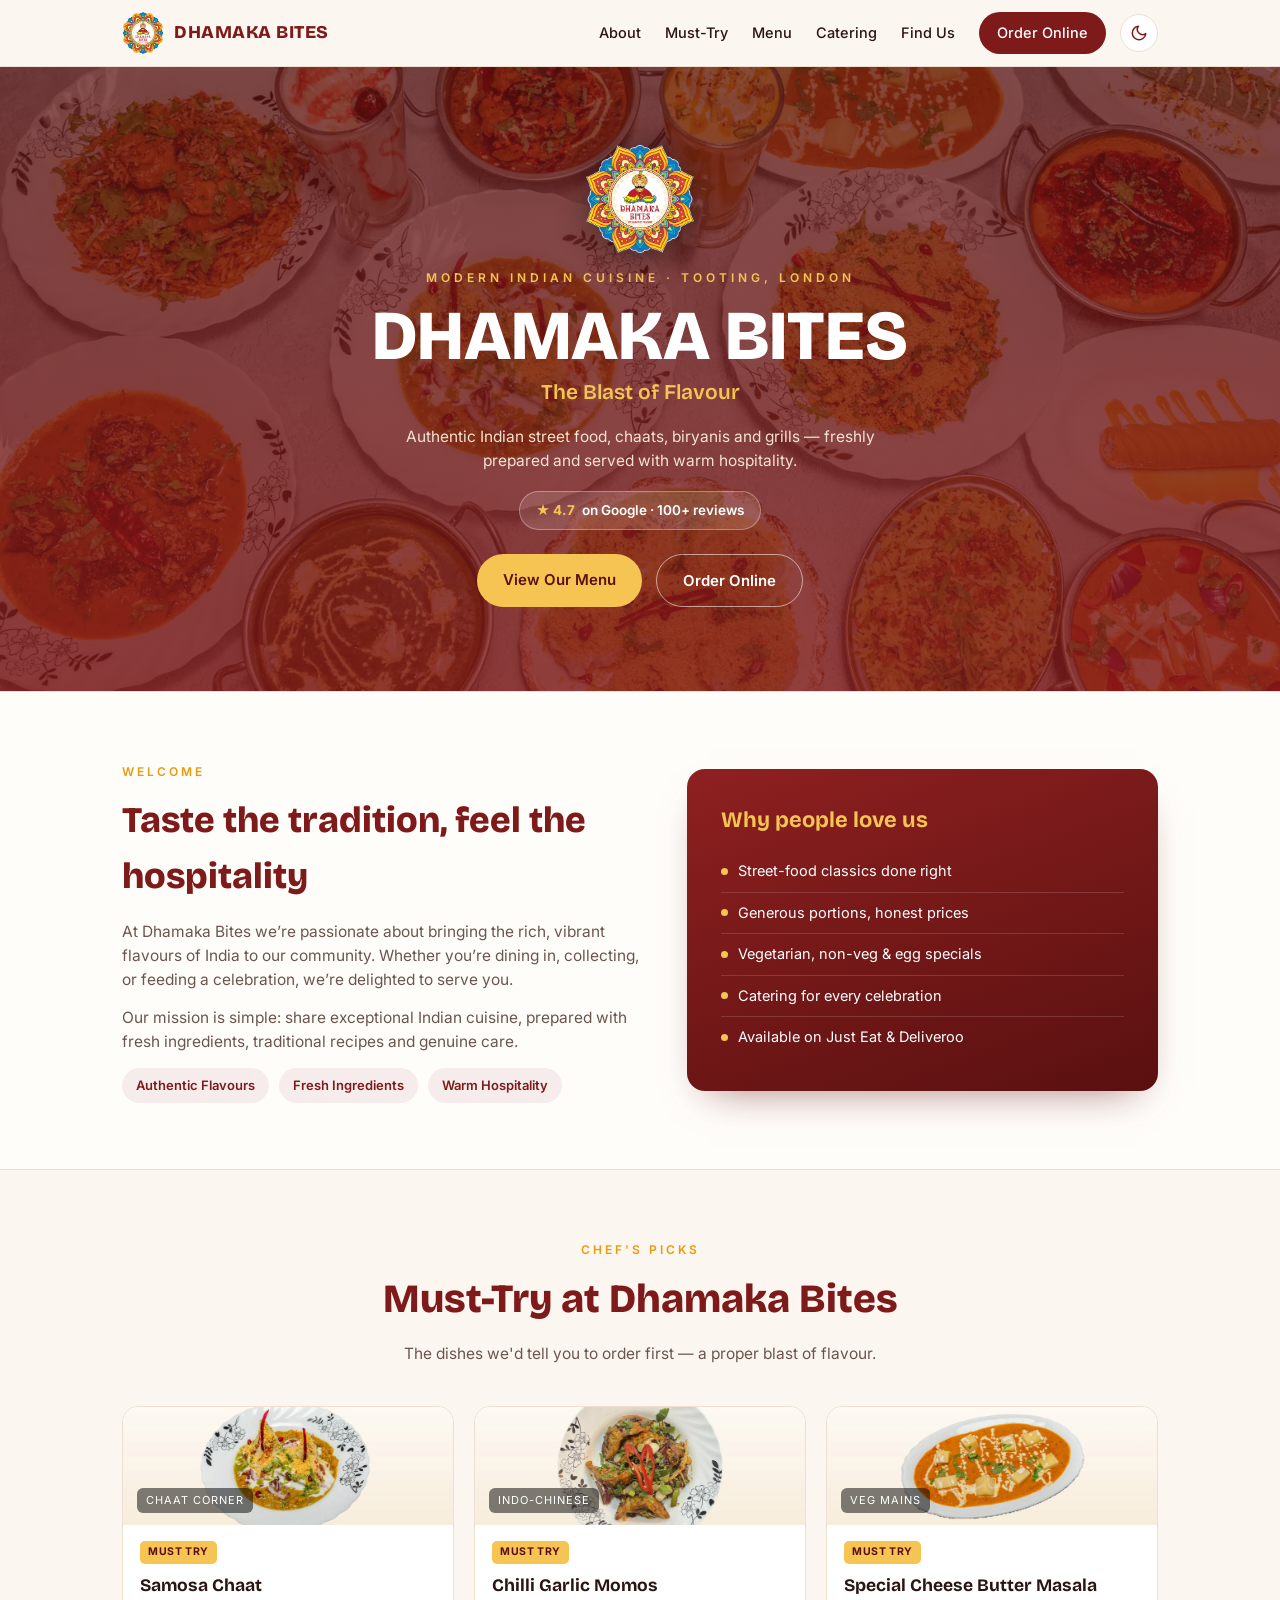
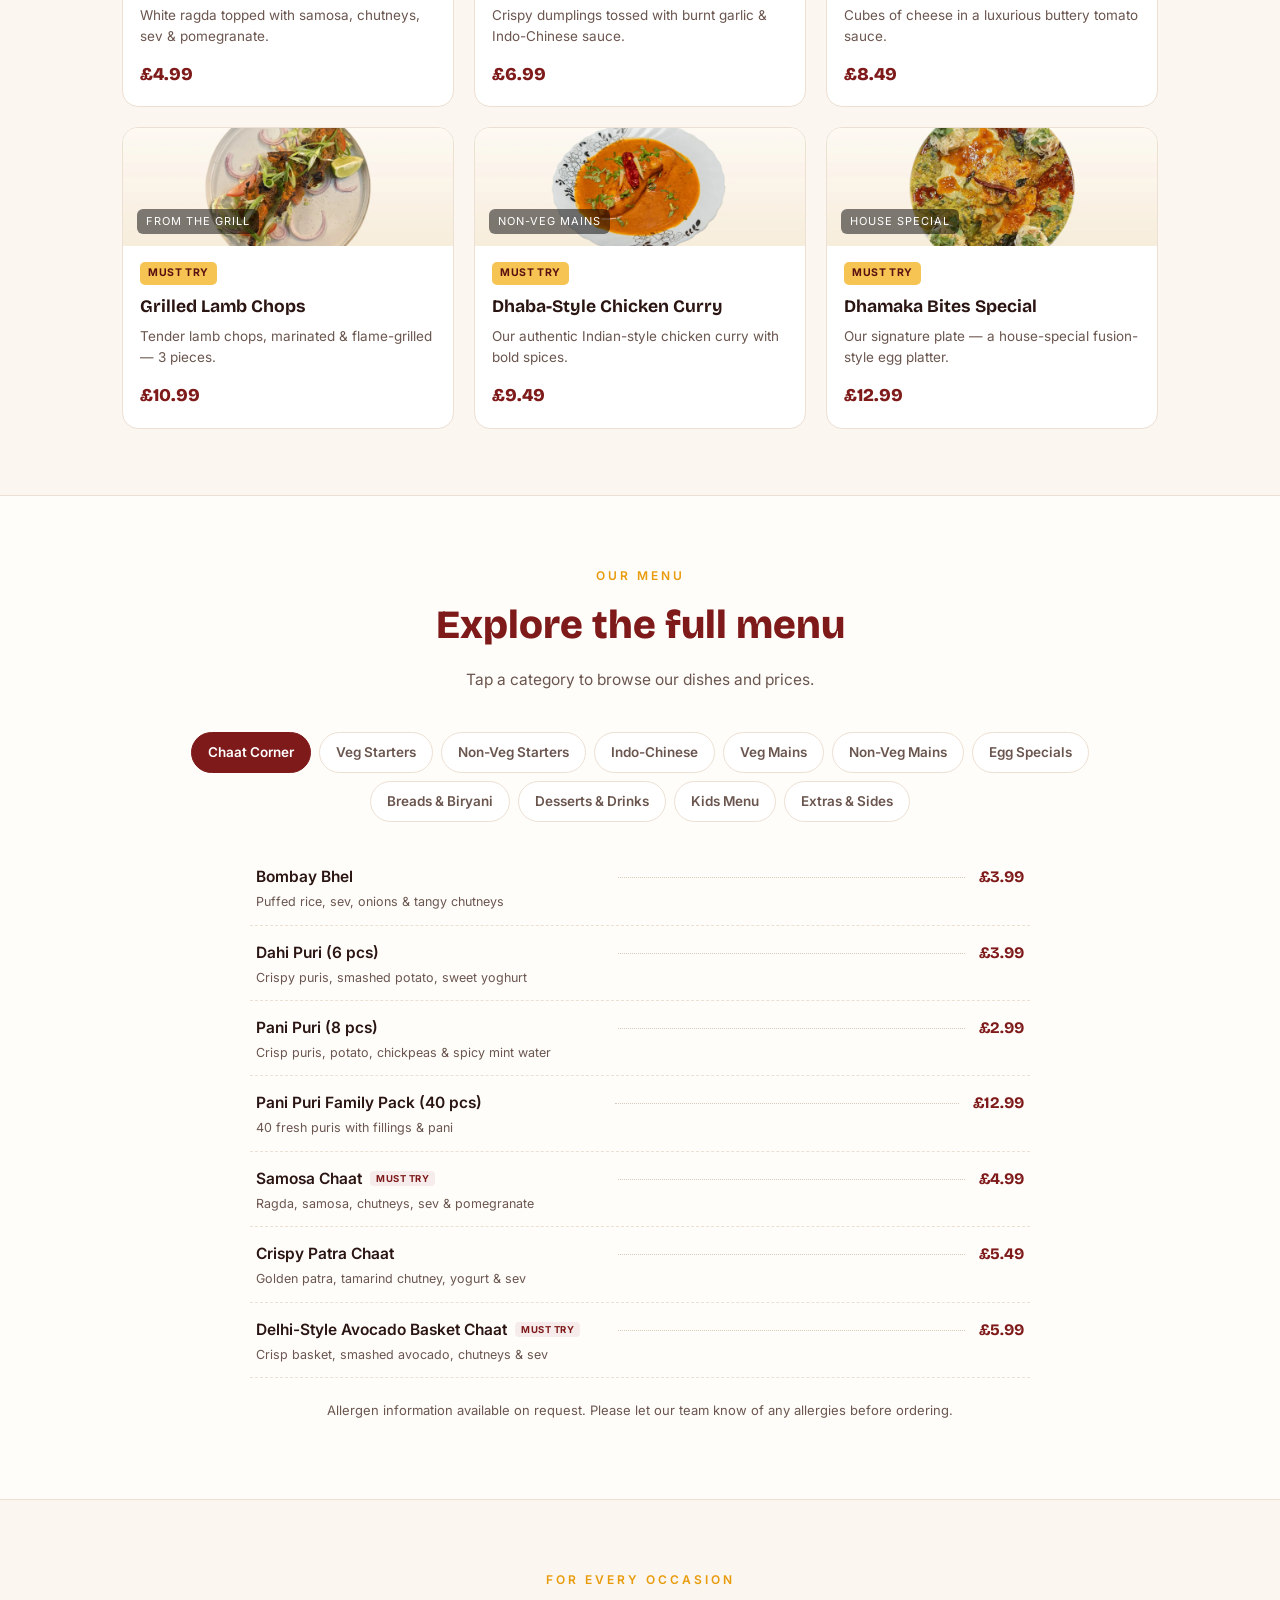
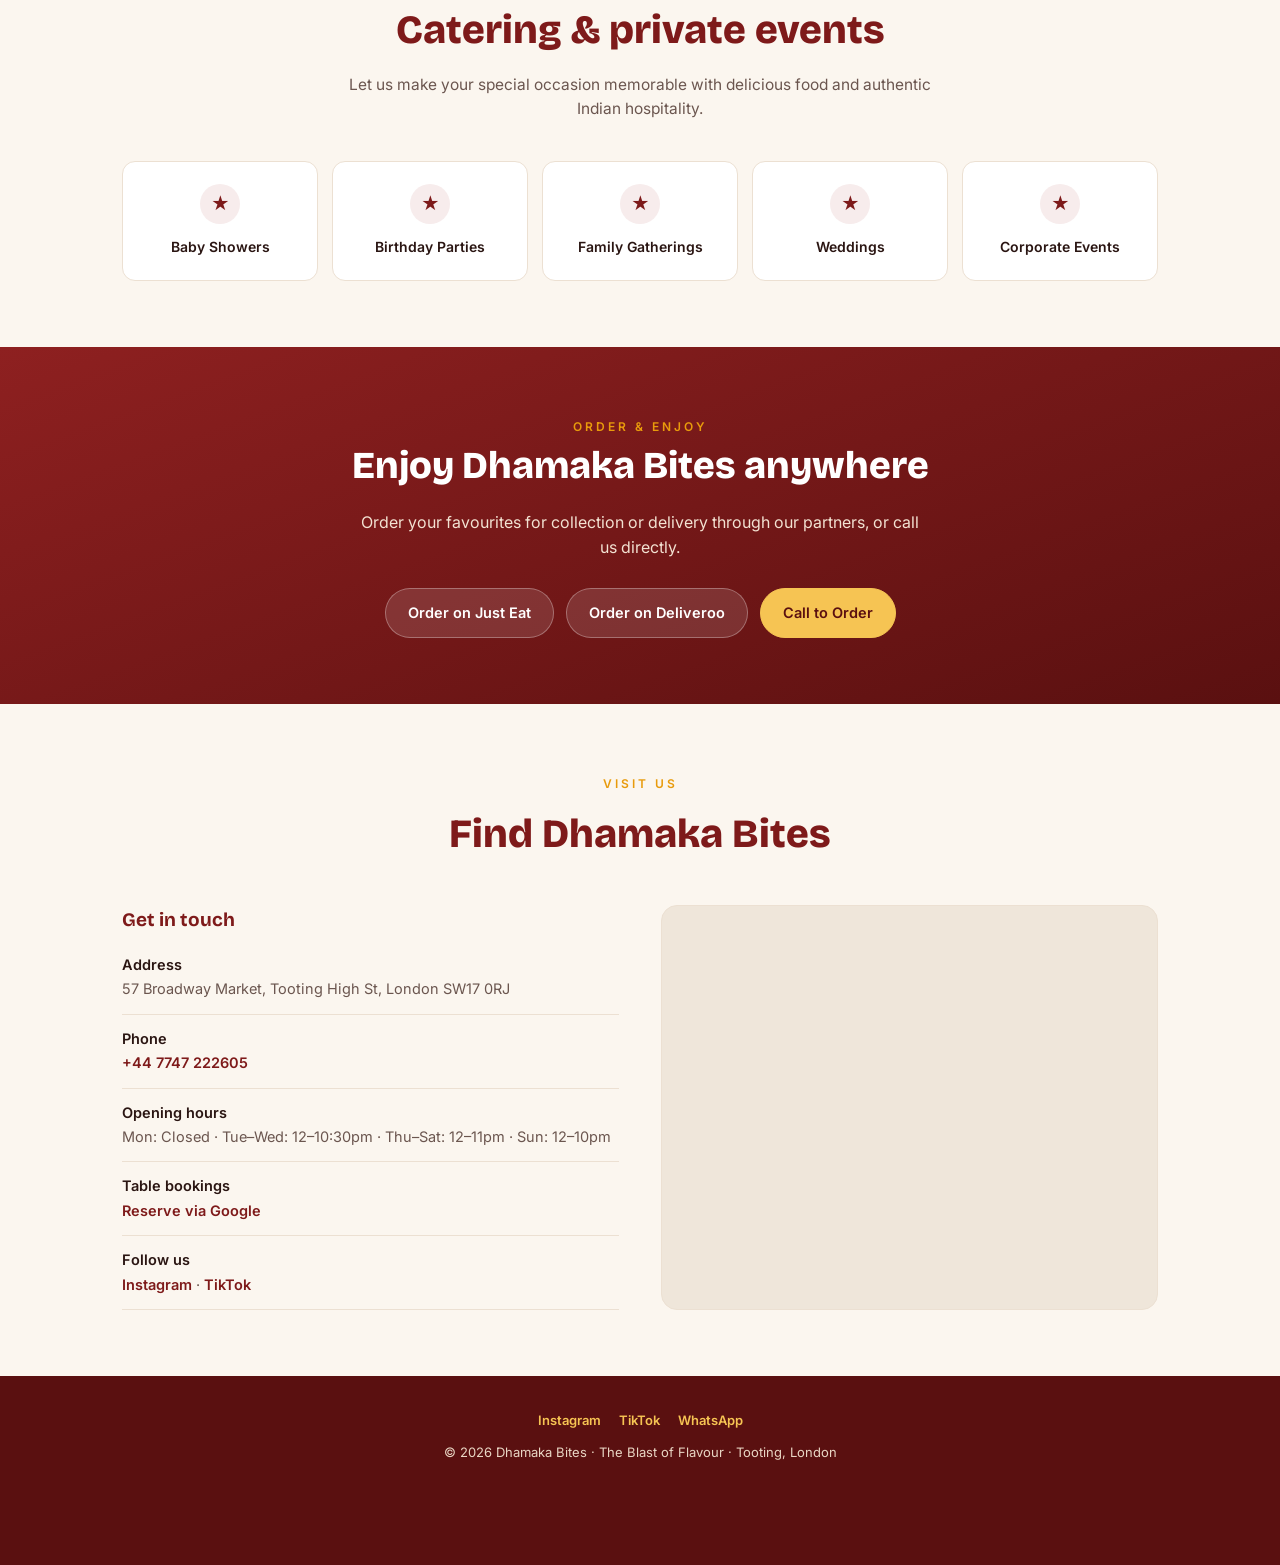
==== commit eae9f730: "Add files via upload" ====
--- a/index.html
+++ b/index.html
@@ -459,7 +459,7 @@
     instagram:"https://www.instagram.com/dhamaka_bites/",                             // paste Instagram URL
     tiktok:   "https://www.tiktok.com/@dhamaka_bites",                             // paste TikTok URL
     rating:       "4.7",                      // Google rating
-    reviewCount:  "119",                      // Google review count
+    reviewCount:  "119",                      // Real Google review count — badge auto-rounds it to a "100+" bucket. Just refresh this number now & then.
     googleListing:"https://share.google/4H5fgtWbHGdyohSU3",  // Google listing (rating badge links here)
     googleBooking:"https://www.google.com/maps/reserve/v/dine/c/IrDqjzG2zdo?source=pa&opi=89978449&hl=en-IN&gei=T7w7asPyHfKQ4-EPo6HjkAk&sourceurl=https://www.google.com/search?q%3Ddhamakabites%2Blondon%26oq%3Ddhamakabites%2Blondon%26gs_lcrp%3DEgZjaHJvbWUyBggAEEUYOTIICAEQABgWGB4yCAgCEAAYFhgeMggIAxAAGBYYHjIKCAQQABiABBiiBDIHCAUQABjvBTIHCAYQABjvBTIGCAcQRRg80gEIMjA5OGowajeoAgCwAgA%26sourceid%3Dchrome%26ie%3DUTF-8",                         // Google Business / Maps reservation URL
     mapEmbed: "https://www.google.com/maps?q=Dhamaka+Bites+57+Broadway+Market+Tooting+SW17+0RJ&output=embed"                              // optional Google Maps embed <iframe> src URL
@@ -538,7 +538,11 @@
     }
     var rb=document.getElementById("ratingBadge");
     if(rb){
-      if(CONFIG.rating){ rb.innerHTML='<b>\u2605 '+CONFIG.rating+'</b> on Google \u00b7 '+CONFIG.reviewCount+' reviews';
+      if(CONFIG.rating){
+        // Show the review count as a rounded "100+" bucket so it stays accurate as reviews grow (119 -> "100+", 250 -> "200+").
+        var rc=parseInt(String(CONFIG.reviewCount).replace(/\D/g,''),10)||0;
+        var rcLabel=rc>=100 ? (Math.floor(rc/100)*100)+'+' : (rc||'');
+        rb.innerHTML='<b>\u2605 '+CONFIG.rating+'</b> on Google \u00b7 '+rcLabel+' reviews';
         if(CONFIG.googleListing) rb.href=CONFIG.googleListing; }
       else rb.remove();
     }
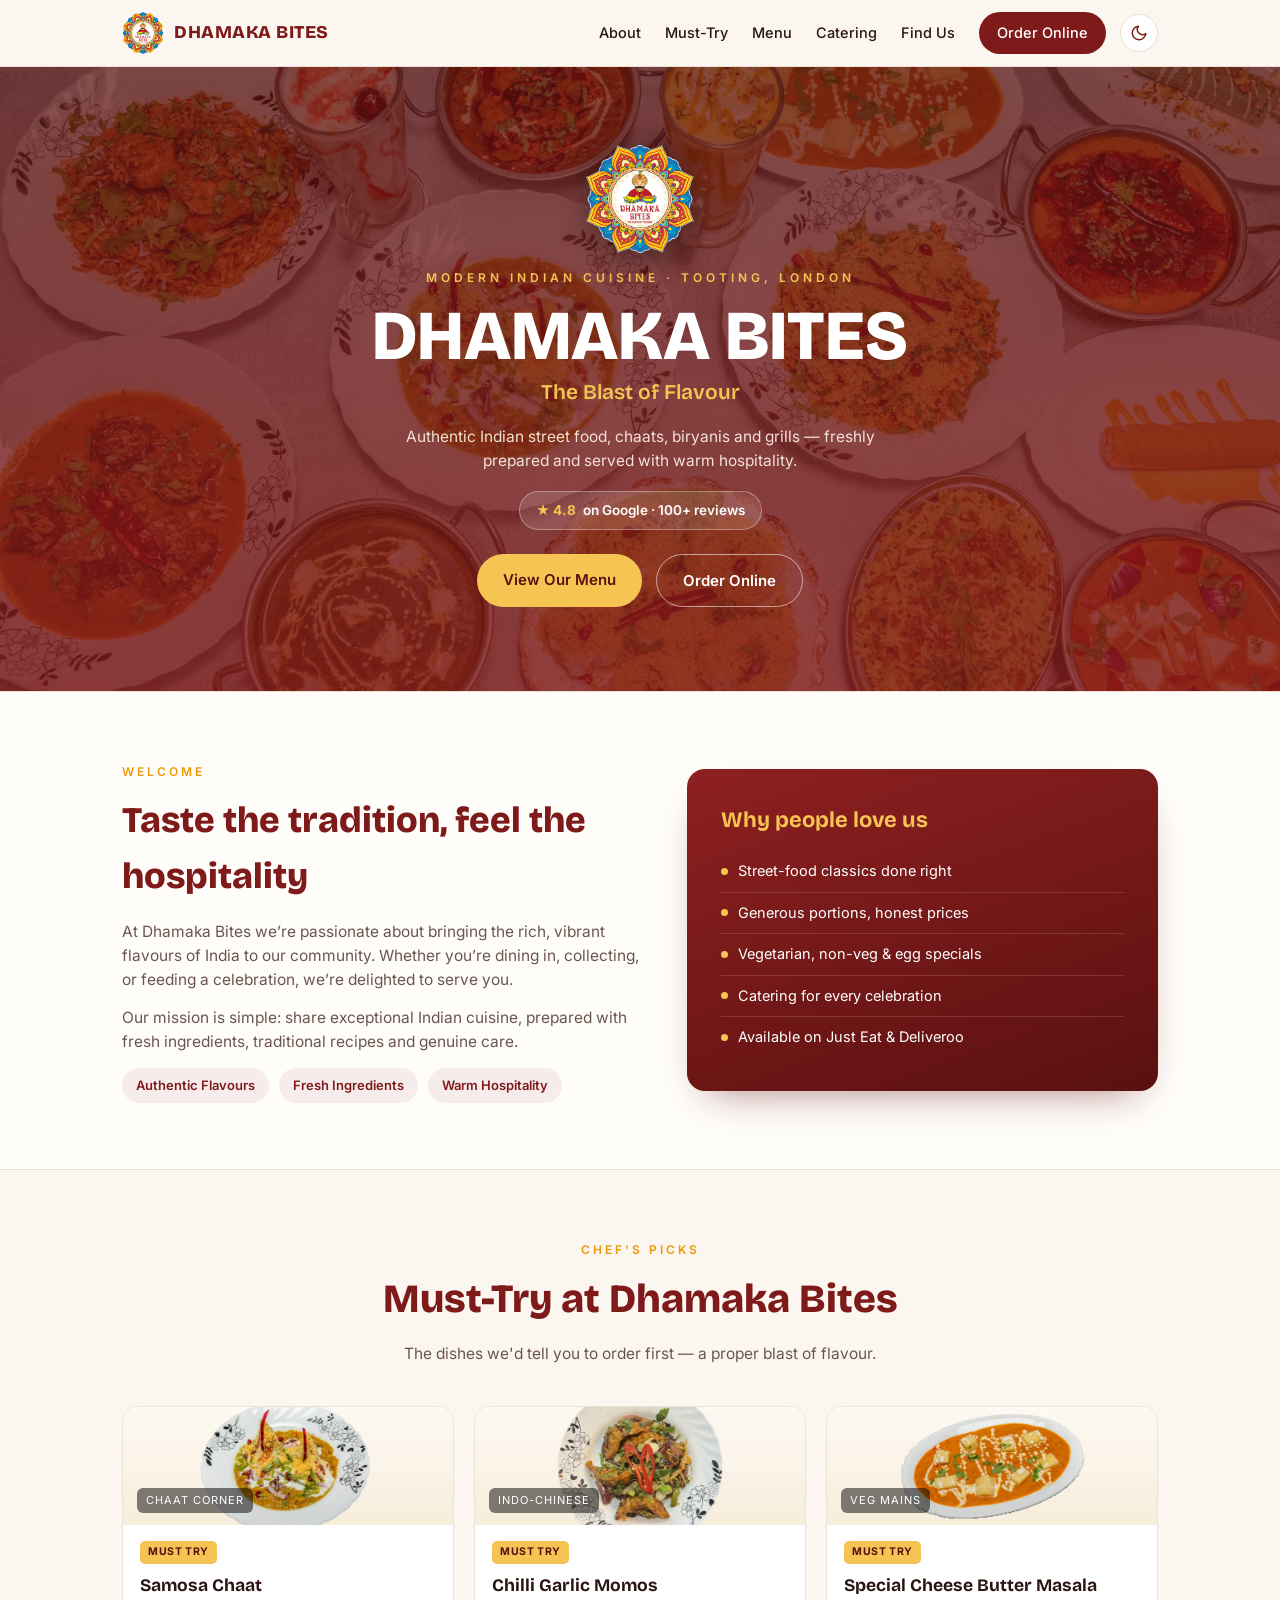
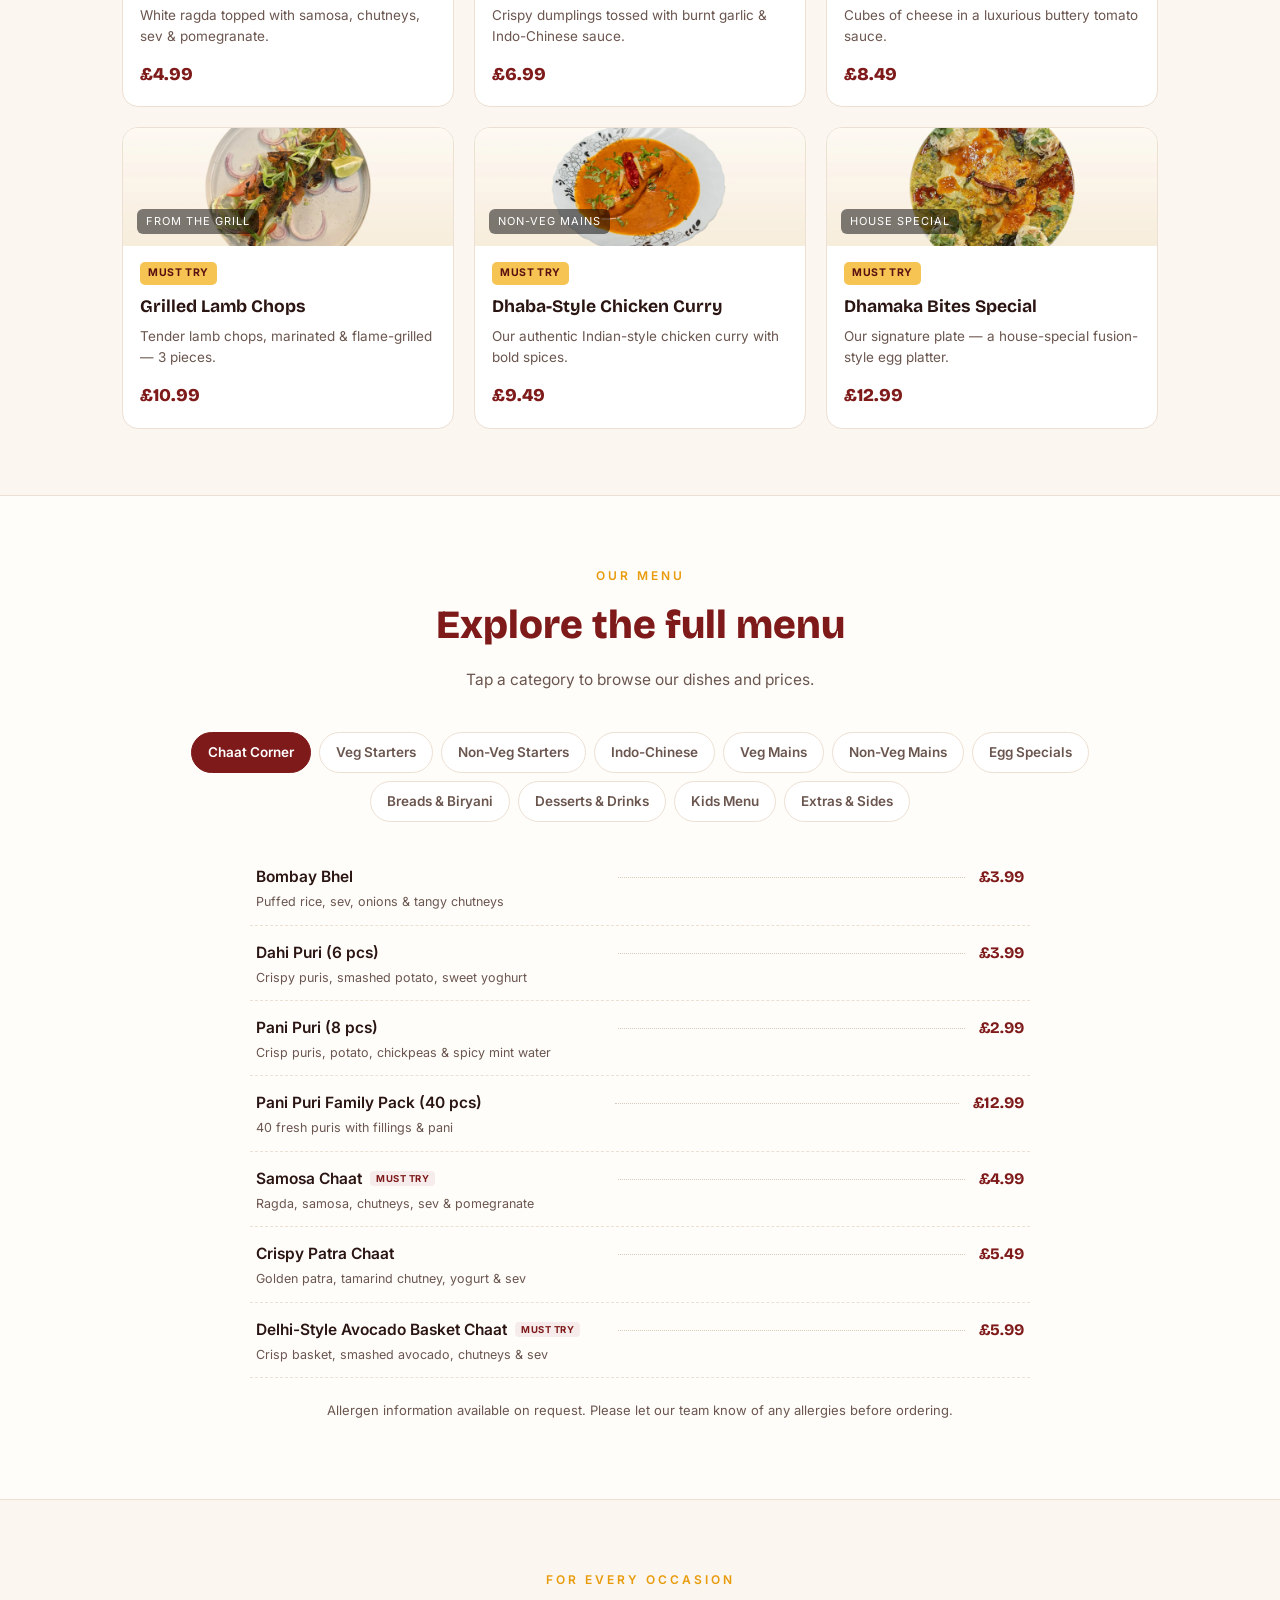
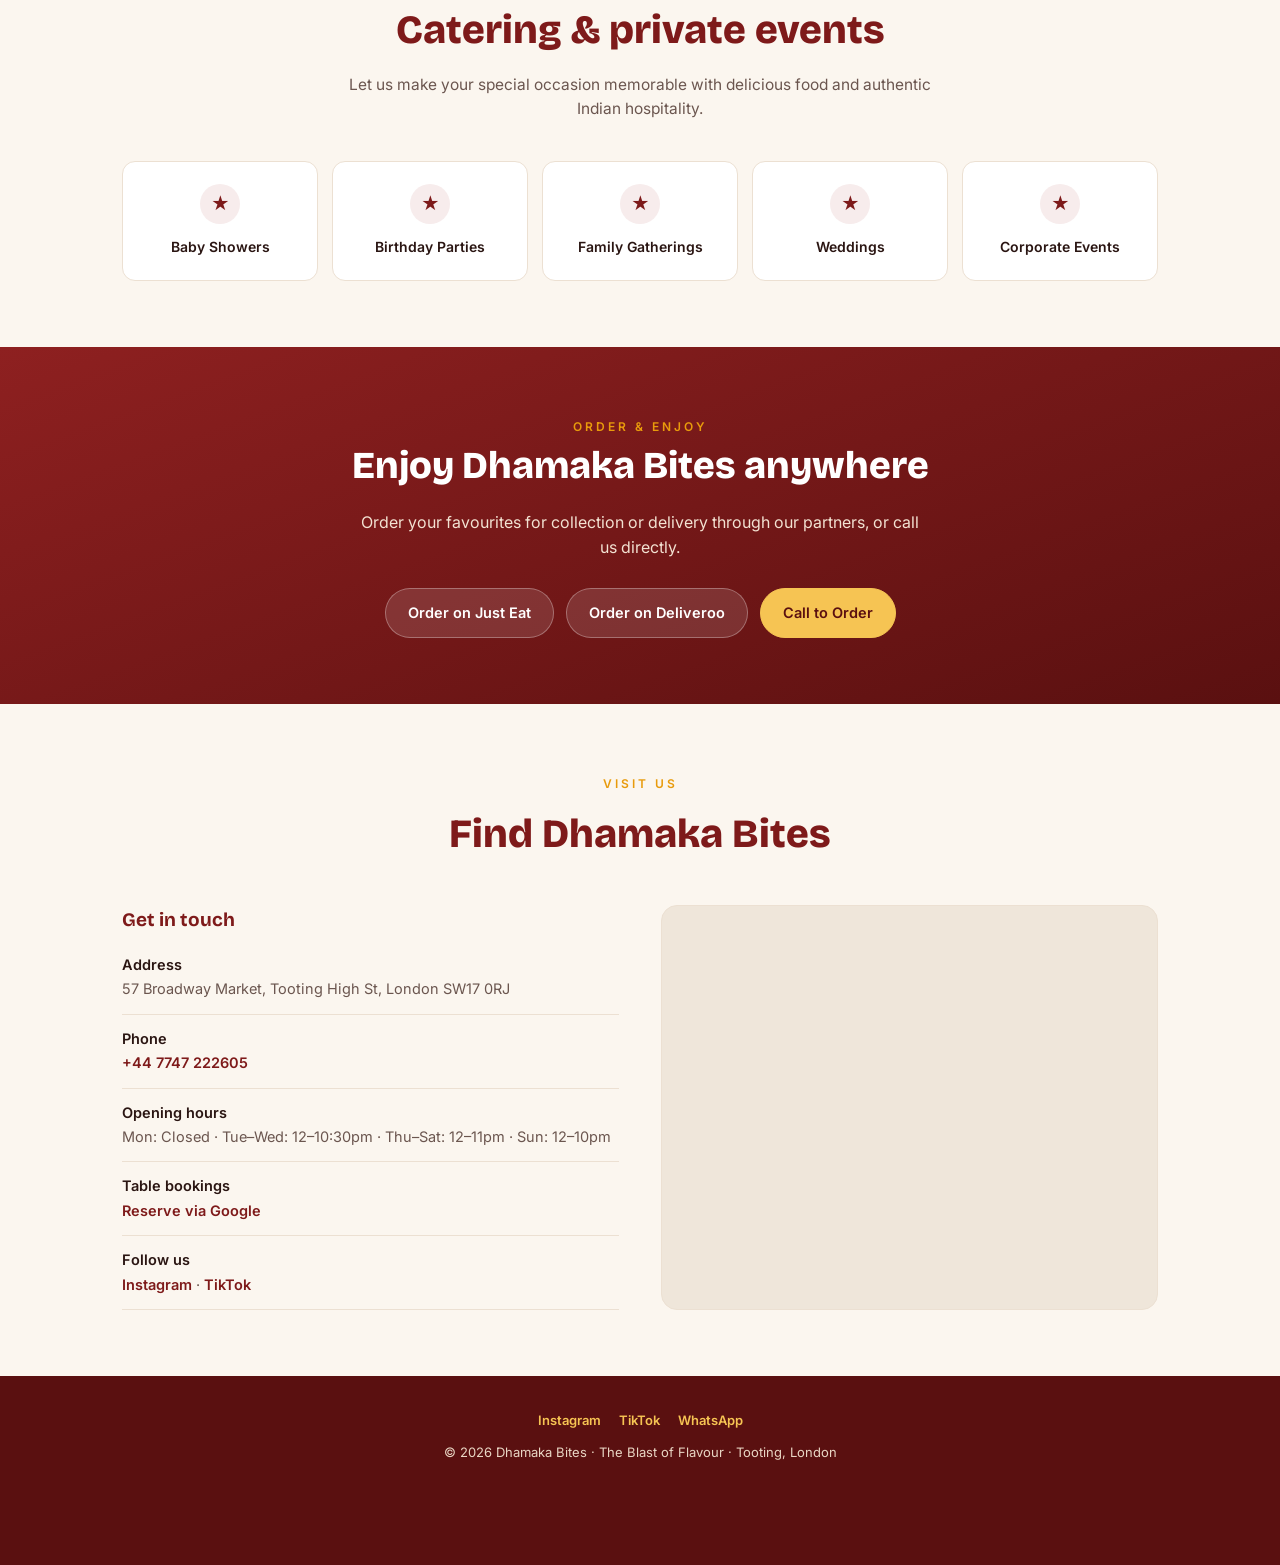
==== commit 639c3390: "Update index.html" ====
--- a/index.html
+++ b/index.html
@@ -458,7 +458,7 @@
     deliveroo:"https://deliveroo.co.uk/menu/london/tooting/dhamaka-food-house-bites-broadway-market/?utm_medium=affiliate&utm_source=google_maps_link&fulfillment_type=COLLECTION",                             // paste Deliveroo page URL
     instagram:"https://www.instagram.com/dhamaka_bites/",                             // paste Instagram URL
     tiktok:   "https://www.tiktok.com/@dhamaka_bites",                             // paste TikTok URL
-    rating:       "4.7",                      // Google rating
+    rating:       "4.8",                      // Google rating
     reviewCount:  "119",                      // Real Google review count — badge auto-rounds it to a "100+" bucket. Just refresh this number now & then.
     googleListing:"https://share.google/4H5fgtWbHGdyohSU3",  // Google listing (rating badge links here)
     googleBooking:"https://www.google.com/maps/reserve/v/dine/c/IrDqjzG2zdo?source=pa&opi=89978449&hl=en-IN&gei=T7w7asPyHfKQ4-EPo6HjkAk&sourceurl=https://www.google.com/search?q%3Ddhamakabites%2Blondon%26oq%3Ddhamakabites%2Blondon%26gs_lcrp%3DEgZjaHJvbWUyBggAEEUYOTIICAEQABgWGB4yCAgCEAAYFhgeMggIAxAAGBYYHjIKCAQQABiABBiiBDIHCAUQABjvBTIHCAYQABjvBTIGCAcQRRg80gEIMjA5OGowajeoAgCwAgA%26sourceid%3Dchrome%26ie%3DUTF-8",                         // Google Business / Maps reservation URL
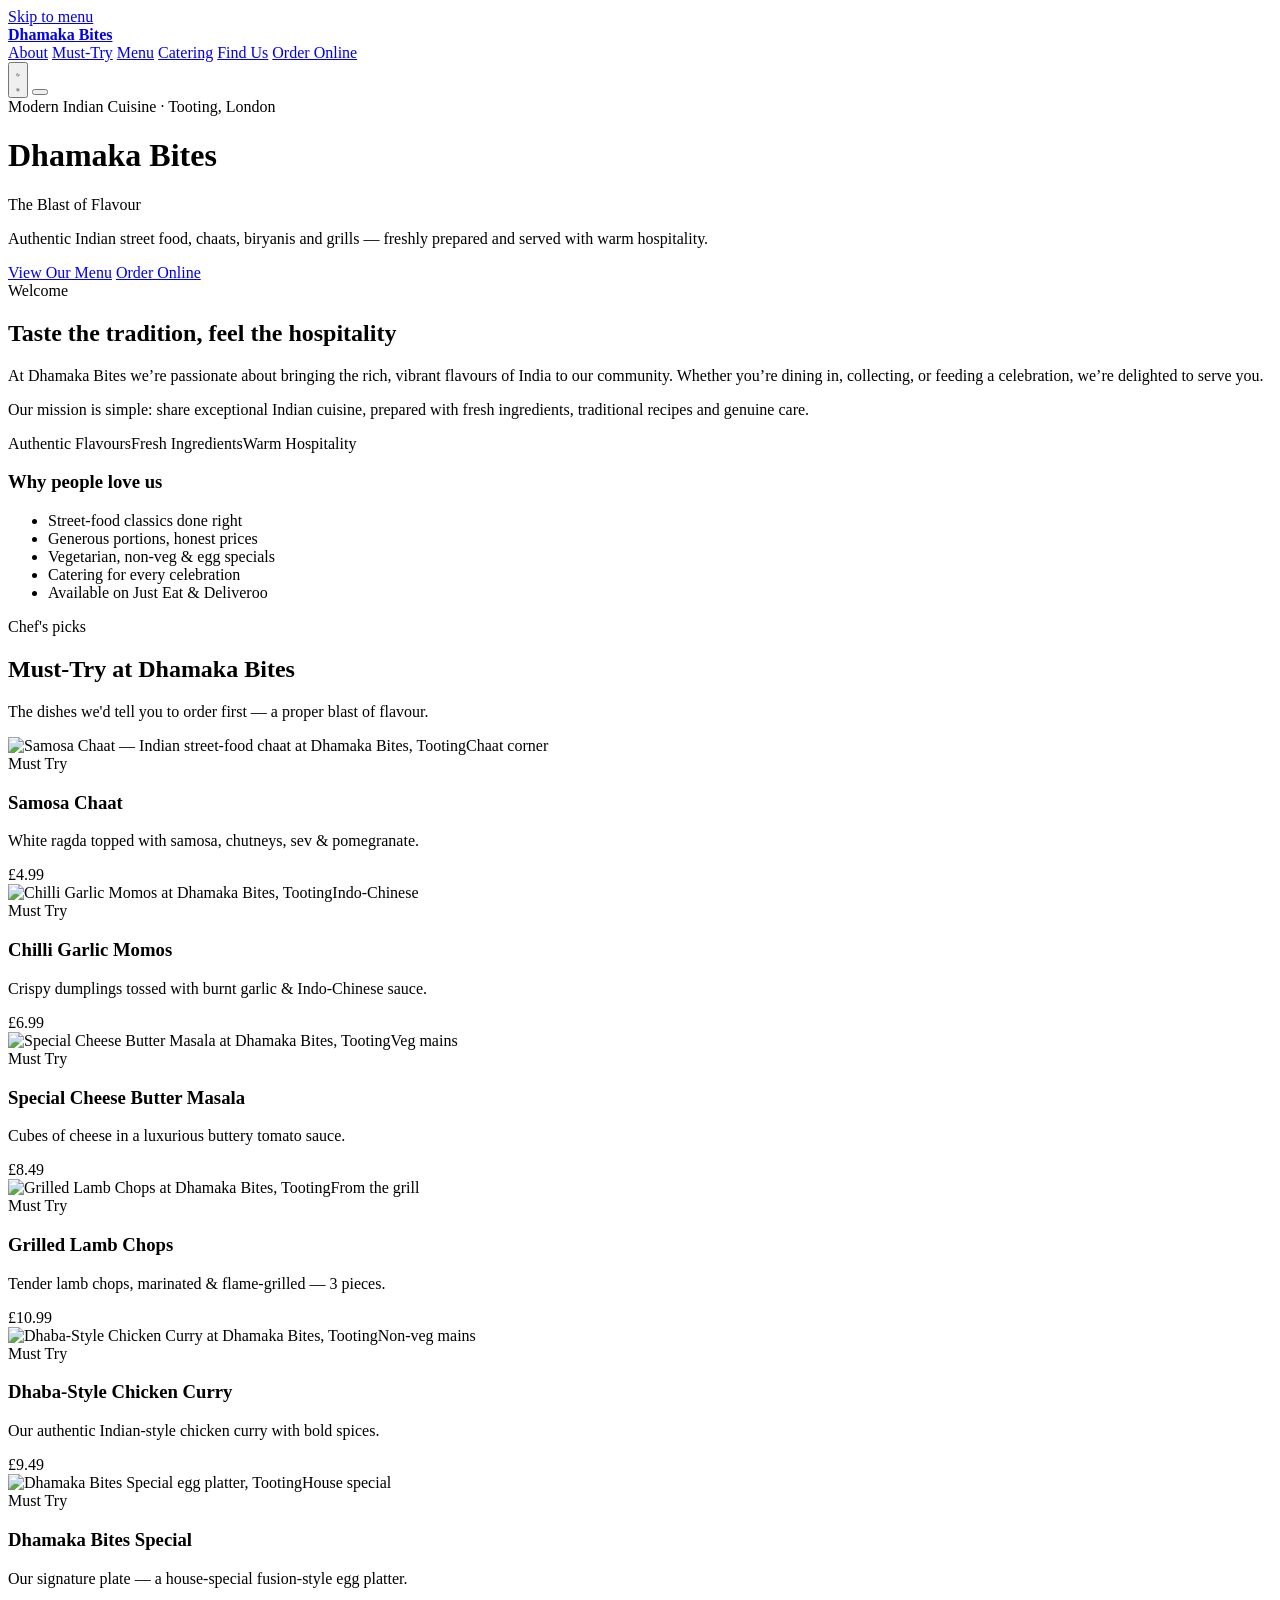
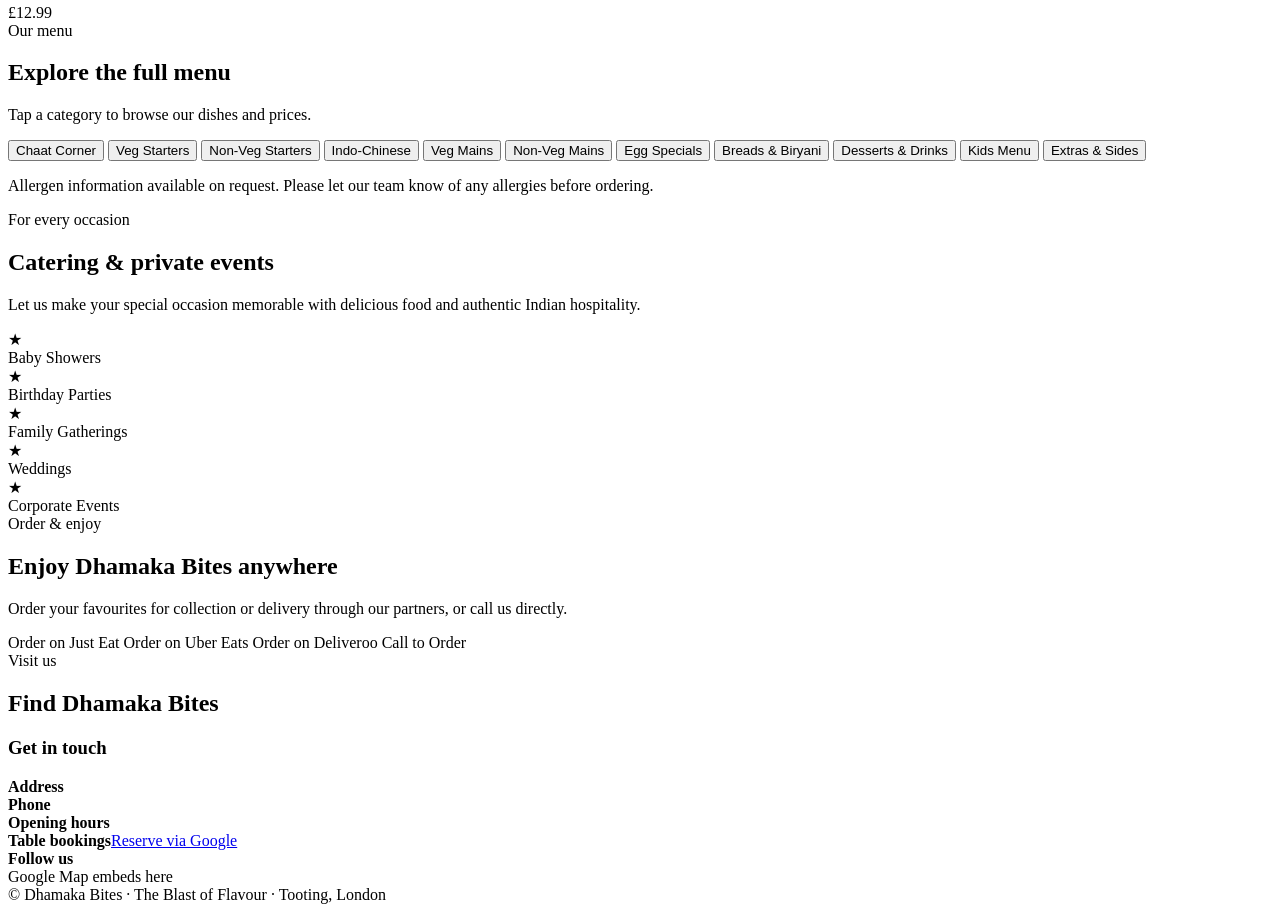
==== commit 85da555c: "Add files via upload" ====
--- a/index.html
+++ b/index.html
@@ -32,206 +32,19 @@
   <meta name="twitter:image" content="https://dhamakabites.co.uk/assets/og-image.jpg">
 
   <!-- Icons -->
-  <link rel="icon" type="image/png" href="[data-uri]">
-  <link rel="apple-touch-icon" href="[data-uri]">
+  <link rel="icon" type="image/png" href="assets/favicon.png">
+  <link rel="apple-touch-icon" href="assets/favicon.png">
 
   <!-- Fonts -->
   <link rel="preconnect" href="https://fonts.googleapis.com">
   <link rel="preconnect" href="https://fonts.gstatic.com" crossorigin>
   <link href="https://fonts.googleapis.com/css2?family=Bricolage+Grotesque:opsz,wght@12..96,500;12..96,600;12..96,700;12..96,800&family=Inter:wght@400;500;600&display=swap" rel="stylesheet">
 
+  <!-- Preload hero image for fast LCP -->
+  <link rel="preload" as="image" href="assets/img/hero-spread.webp" fetchpriority="high">
 
   <!-- Styles -->
-  <style>
-:root{
-    --logo:url("[data-uri]");
-    --paper:#FBF6EF; --paper2:#FFFDFA; --card:#FFFFFF; --ink:#2A1512; --ink-soft:#6B564F;
-    --maroon:#7E1A1A; --maroon-deep:#5A1010; --saffron:#E89B0C; --gold:#F6C453;
-    --peacock:#1C7C8C; --line:#ECE0D2;
-  }
-  *{box-sizing:border-box}
-  html{scroll-behavior:smooth}
-  body{margin:0; background:var(--paper); color:var(--ink);
-    font-family:"Inter",system-ui,-apple-system,Segoe UI,Roboto,sans-serif; line-height:1.55; -webkit-font-smoothing:antialiased}
-  h1,h2,h3{font-family:"Bricolage Grotesque"; margin:0}
-  a{color:inherit; text-decoration:none}
-  .container{max-width:1080px; margin:0 auto; padding:0 22px}
-  .eyebrow{font-size:12px; letter-spacing:3px; text-transform:uppercase; font-weight:600; color:var(--saffron)}
-
-  nav{position:sticky; top:0; z-index:50; background:rgba(251,246,239,.93); backdrop-filter:blur(8px); border-bottom:1px solid var(--line)}
-  .nav-in{display:flex; align-items:center; justify-content:space-between; height:66px}
-  .logo{display:flex; align-items:center; gap:10px}
-  .logo .dot{width:42px; height:42px; border-radius:50%; background:var(--logo) center/contain no-repeat}
-  .logo b{font-family:"Bricolage Grotesque"; font-weight:800; font-size:18px; color:var(--maroon); text-transform:uppercase; letter-spacing:.5px}
-  .nav-right{display:flex; align-items:center; gap:14px}
-  .nav-links{display:flex; gap:24px; align-items:center}
-  .nav-links a{font-size:14.5px; font-weight:500; color:var(--ink)}
-  .nav-links a:hover{color:var(--maroon)}
-  .nav-cta{background:var(--maroon); color:#fff!important; padding:10px 18px; border-radius:99px; font-weight:600; font-size:14px}
-  .nav-cta:hover{background:var(--maroon-deep)}
-  .burger{display:none; background:none; border:none; cursor:pointer; padding:6px}
-  .burger span{display:block; width:24px; height:2px; background:var(--maroon); margin:5px 0}
-  .theme-toggle{width:38px; height:38px; border-radius:50%; border:1.5px solid var(--line); background:var(--card); cursor:pointer;
-    display:flex; align-items:center; justify-content:center; color:var(--maroon); transition:.15s; flex:0 0 auto}
-  .theme-toggle:hover{border-color:var(--saffron)}
-  .theme-toggle svg{width:18px; height:18px}
-  .theme-toggle .sun{display:none}
-
-  .hero{position:relative; background:radial-gradient(120% 120% at 50% -10%, #8E2020 0%, var(--maroon) 45%, var(--maroon-deep) 100%);
-    color:#fff; overflow:hidden; text-align:center; padding:78px 0 84px}
-  .hero::before{content:""; position:absolute; inset:0; opacity:.10; z-index:0;
-    background-image:radial-gradient(circle at 50% 50%, transparent 38%, var(--gold) 38.4%, transparent 40%),
-      radial-gradient(circle at 50% 50%, transparent 48%, #fff 48.3%, transparent 50%);
-    background-size:340px 340px, 540px 540px; background-position:center; background-repeat:no-repeat}
-  .hero-in{position:relative; z-index:2}
-  .hero-bg{position:absolute; inset:0; z-index:0; overflow:hidden}
-  .hero-slide{position:absolute; inset:0; background-size:cover; background-position:center; opacity:0; transition:opacity 1.4s ease}
-  .hero-slide.on{opacity:1}
-  .hero-overlay{position:absolute; inset:0; z-index:1; background:linear-gradient(180deg, rgba(90,16,16,.72), rgba(126,26,26,.82))}
-  .hero .brandmark{width:108px; height:108px; margin:0 auto 16px; background:var(--logo) center/contain no-repeat;
-    filter:drop-shadow(0 6px 16px rgba(0,0,0,.4))}
-  .hero .est{color:var(--gold); letter-spacing:4px; font-size:12px; text-transform:uppercase; font-weight:600}
-  .hero h1{font-size:clamp(40px,8vw,70px); font-weight:800; line-height:.98; margin:14px 0 6px; text-transform:uppercase}
-  .hero .tagline{font-family:"Bricolage Grotesque"; font-weight:600; font-size:clamp(16px,3vw,21px); color:var(--gold)}
-  .hero .sub{max-width:520px; margin:16px auto 0; color:#F3E2D2; font-size:15.5px}
-  .hero .btns{margin-top:24px; display:flex; gap:14px; justify-content:center; flex-wrap:wrap}
-  .rating{display:inline-flex; align-items:center; gap:7px; margin-top:18px; background:rgba(255,255,255,.13);
-    border:1px solid rgba(255,255,255,.32); color:#fff; padding:8px 16px; border-radius:99px; font-size:13.5px; font-weight:600}
-  .rating b{color:var(--gold); font-weight:700}
-
-  .btn{font:inherit; font-weight:600; border:none; cursor:pointer; border-radius:99px; padding:14px 26px; font-size:15px;
-    transition:transform .12s, background .15s; display:inline-block}
-  .btn:active{transform:translateY(1px)}
-  .btn-gold{background:var(--gold); color:var(--maroon-deep)}
-  .btn-gold:hover{background:#FFD877}
-  .btn-line{background:transparent; color:#fff; border:1.5px solid rgba(255,255,255,.55)}
-  .btn-line:hover{border-color:#fff}
-
-  section{padding:66px 0}
-  .sec-head{text-align:center; max-width:620px; margin:0 auto 40px}
-  .sec-head h2{font-size:clamp(28px,5vw,40px); font-weight:800; color:var(--maroon); margin:8px 0 0}
-  .sec-head p{color:var(--ink-soft); margin:12px 0 0; font-size:15.5px}
-
-  .about{background:var(--paper2); border-top:1px solid var(--line); border-bottom:1px solid var(--line)}
-  .about-grid{display:grid; grid-template-columns:1.1fr 1fr; gap:46px; align-items:center}
-  .about h2{font-size:clamp(26px,4vw,36px); font-weight:800; color:var(--maroon); margin:10px 0 16px}
-  .about p{color:var(--ink-soft); font-size:15.5px; margin:0 0 14px}
-  .pillars{display:flex; gap:10px; flex-wrap:wrap; margin-top:8px}
-  .pillars span{background:#F7ECEC; color:var(--maroon); font-weight:600; font-size:13px; padding:7px 14px; border-radius:99px}
-  .about-card{background:linear-gradient(160deg,#8E2020,var(--maroon-deep)); color:#fff; border-radius:18px; padding:34px;
-    box-shadow:0 18px 40px -22px rgba(94,16,16,.6)}
-  .about-card h3{color:var(--gold); font-size:22px; margin-bottom:14px}
-  .about-card ul{list-style:none; padding:0; margin:0}
-  .about-card li{padding:9px 0; border-bottom:1px solid rgba(255,255,255,.14); font-size:14.5px; display:flex; align-items:center; gap:10px}
-  .about-card li:last-child{border-bottom:none}
-  .about-card li::before{content:""; width:7px; height:7px; border-radius:50%; background:var(--gold); flex:0 0 7px}
-
-  .feat-grid{display:grid; grid-template-columns:repeat(3,1fr); gap:20px}
-  .fcard{background:var(--card); border:1px solid var(--line); border-radius:16px; overflow:hidden; transition:transform .18s, box-shadow .18s; display:flex; flex-direction:column}
-  .fcard:hover{transform:translateY(-4px); box-shadow:0 18px 38px -24px rgba(94,16,16,.45)}
-  .fcard .thumb{height:118px; position:relative; overflow:hidden; background:#FBF5EC}
-  .fcard .thumb img{width:100%; height:100%; object-fit:cover; display:block}
-  .fcard .thumb.v2{background:linear-gradient(135deg,#B5811A,#E89B0C)}
-  .fcard .thumb.v3{background:linear-gradient(135deg,#176573,#1C7C8C)}
-  .fcard .thumb span{position:absolute; left:14px; bottom:12px; background:rgba(0,0,0,.5); color:#fff; font-size:11px;
-    letter-spacing:1px; text-transform:uppercase; padding:4px 9px; border-radius:6px}
-  .fcard .body{padding:16px 17px 18px; display:flex; flex-direction:column; flex:1}
-  .badge{display:inline-block; background:var(--gold); color:var(--maroon-deep); font-size:10.5px; font-weight:700; letter-spacing:.6px;
-    text-transform:uppercase; padding:3px 8px; border-radius:5px; margin-bottom:8px; align-self:flex-start}
-  .fcard h3{font-size:17.5px; font-weight:700; color:var(--ink)}
-  .fcard .desc{color:var(--ink-soft); font-size:13.5px; margin:6px 0 14px; flex:1}
-  .fcard .price{font-family:"Bricolage Grotesque"; font-weight:800; color:var(--maroon); font-size:18px}
-
-  .menu{background:var(--paper2); border-top:1px solid var(--line); border-bottom:1px solid var(--line)}
-  .tabs{display:flex; gap:8px; flex-wrap:wrap; justify-content:center; margin-bottom:30px}
-  .tab{font:inherit; font-weight:600; font-size:13.5px; cursor:pointer; border:1.5px solid var(--line); background:#fff;
-    color:var(--ink-soft); padding:9px 16px; border-radius:99px; transition:.15s}
-  .tab:hover{border-color:var(--saffron)}
-  .tab.on{background:var(--maroon); color:#fff; border-color:var(--maroon)}
-  .menu-list{max-width:780px; margin:0 auto; display:grid; gap:2px}
-  .mitem{display:flex; gap:14px; align-items:baseline; padding:13px 6px; border-bottom:1px dashed var(--line)}
-  .mitem .ml{flex:1}
-  .mitem .name{font-weight:600; font-size:15.5px}
-  .mitem .nm-badge{font-size:9.5px; font-weight:700; color:var(--maroon); background:#F7ECEC; padding:2px 6px; border-radius:4px;
-    margin-left:8px; letter-spacing:.5px; text-transform:uppercase; vertical-align:middle}
-  .mitem .meta{font-size:12.5px; color:var(--ink-soft); margin-top:3px}
-  .mitem .dots{flex:1; border-bottom:1px dotted #D9C9B8; transform:translateY(-4px); min-width:14px}
-  .mitem .pr{font-family:"Bricolage Grotesque"; font-weight:700; color:var(--maroon); white-space:nowrap}
-  .menu-note{text-align:center; color:var(--ink-soft); font-size:13px; margin-top:22px}
-
-  .cater-grid{display:grid; grid-template-columns:repeat(5,1fr); gap:14px; margin-top:8px}
-  .cchip{background:var(--card); border:1px solid var(--line); border-radius:13px; padding:22px 12px; text-align:center; font-weight:600; font-size:14px; color:var(--ink)}
-  .cchip-ico{width:40px; height:40px; border-radius:50%; background:#F7ECEC; color:var(--maroon); display:flex; align-items:center; justify-content:center; margin:0 auto 12px; font-size:18px}
-
-  .order{background:linear-gradient(160deg,#8E2020,var(--maroon-deep)); color:#fff; text-align:center}
-  .order h2{color:#fff; font-size:clamp(26px,4vw,38px); font-weight:800}
-  .order p{color:#F3E2D2; max-width:560px; margin:14px auto 0}
-  .apps{display:flex; gap:12px; justify-content:center; flex-wrap:wrap; margin-top:28px}
-  .app{background:rgba(255,255,255,.12); border:1px solid rgba(255,255,255,.3); color:#fff; padding:13px 22px; border-radius:99px;
-    font-weight:600; font-size:14.5px; cursor:pointer; transition:.15s}
-  .app:hover{background:rgba(255,255,255,.2)}
-  .app.solid{background:var(--gold); color:var(--maroon-deep); border-color:var(--gold)}
-  .app.solid:hover{background:#FFD877}
-
-  .contact-grid{display:grid; grid-template-columns:1fr 1fr; gap:42px}
-  .contact h3{color:var(--maroon); font-size:19px; margin-bottom:6px}
-  .contact .row{padding:13px 0; border-bottom:1px solid var(--line); font-size:14.5px; color:var(--ink-soft)}
-  .contact .row b{display:block; color:var(--ink); font-weight:600; margin-bottom:2px}
-  .contact .row a{color:var(--maroon); font-weight:600}
-  .map{background:#EFE6DA; border:1px solid var(--line); border-radius:16px; min-height:280px; display:flex; align-items:center;
-    justify-content:center; color:var(--ink-soft); font-size:14px; text-align:center; padding:20px}
-
-  footer{background:var(--maroon-deep); color:#E9D6C4; padding:34px 0; text-align:center; font-size:13px}
-  footer .social{margin-bottom:12px; display:flex; gap:18px; justify-content:center}
-  footer .social a{color:var(--gold); font-weight:600; cursor:pointer}
-
-  .reveal{opacity:0; transform:translateY(18px); transition:opacity .6s, transform .6s}
-  .reveal.in{opacity:1; transform:none}
-
-  /* ===== Dark (caffein-style) palette ===== */
-  html[data-theme="dark"]{
-    --paper:#19100E; --paper2:#1F1411; --card:#251714; --ink:#F2E7DA; --ink-soft:#C5B0A2;
-    --maroon:#C8503C; --maroon-deep:#7E1A1A; --saffron:#F0A91C; --gold:#F6C453; --line:#3A2620;
-  }
-  html[data-theme="dark"] .theme-toggle .moon{display:none}
-  html[data-theme="dark"] .theme-toggle .sun{display:block; color:var(--gold)}
-  html[data-theme="dark"] nav{background:rgba(25,16,14,.92)}
-  html[data-theme="dark"] .logo b{color:var(--gold)}
-  html[data-theme="dark"] .nav-cta{background:var(--maroon); color:#fff!important}
-  html[data-theme="dark"] .nav-cta:hover{background:#B5432F}
-  html[data-theme="dark"] .hero{background:radial-gradient(120% 120% at 50% -10%, #4A1414 0%, #2A0E0C 55%, #19100E 100%)}
-  html[data-theme="dark"] .sec-head h2,
-  html[data-theme="dark"] .about h2,
-  html[data-theme="dark"] .contact h3{color:var(--gold)}
-  html[data-theme="dark"] .pillars span{background:rgba(240,169,28,.14); color:var(--gold)}
-  html[data-theme="dark"] .tab{background:var(--card); color:var(--ink-soft); border-color:var(--line)}
-  html[data-theme="dark"] .tab.on{background:var(--maroon); color:#fff; border-color:var(--maroon)}
-  html[data-theme="dark"] .nm-badge{background:rgba(240,169,28,.16); color:var(--gold)}
-  html[data-theme="dark"] .cchip-ico{background:rgba(240,169,28,.16); color:var(--gold)}
-  html[data-theme="dark"] .price,
-  html[data-theme="dark"] .mitem .pr{color:var(--gold)}
-  html[data-theme="dark"] .map{background:#1F1411; color:var(--ink-soft); border-color:var(--line)}
-  html[data-theme="dark"] footer{background:#140B09}
-
-  @media (max-width:860px){
-    .about-grid,.contact-grid{grid-template-columns:1fr; gap:30px}
-    .feat-grid{grid-template-columns:1fr 1fr}
-    .cater-grid{grid-template-columns:repeat(2,1fr)}
-  }
-  @media (max-width:620px){
-    .nav-links{display:none; position:absolute; top:66px; left:0; right:0; background:var(--paper2); flex-direction:column;
-      padding:14px 22px 20px; gap:14px; border-bottom:1px solid var(--line)}
-    .nav-links.open{display:flex}
-    .burger{display:block}
-    .feat-grid{grid-template-columns:1fr}
-    section{padding:52px 0}
-  }
-  @media (prefers-reduced-motion:reduce){*{transition:none!important; scroll-behavior:auto} .reveal{opacity:1; transform:none}}
-
-  .skip{position:absolute; left:-999px; top:0; z-index:1000; background:var(--maroon); color:#fff;
-    padding:10px 16px; border-radius:0 0 10px 0; font-weight:600}
-  .skip:focus{left:0}
-  </style>
+  <link rel="stylesheet" href="css/style.css">
   <!-- ============================================================
        ANALYTICS — paste tracking code here when ready (kept commented so nothing runs yet).
        Google Analytics 4:
@@ -258,7 +71,7 @@
     "geo":{"@type":"GeoCoordinates","latitude":51.4280484,"longitude":-0.1661785},
     "hasMenu":"https://dhamakabites.co.uk/#menu",
     "sameAs":["https://www.instagram.com/dhamaka_bites/","https://www.tiktok.com/@dhamaka_bites"],
-    "aggregateRating":{"@type":"AggregateRating","ratingValue":"4.7","reviewCount":"119"},
+    "aggregateRating":{"@type":"AggregateRating","ratingValue":"4.8","reviewCount":"122"},
     "openingHoursSpecification":[
       {"@type":"OpeningHoursSpecification","dayOfWeek":["Tuesday","Wednesday"],"opens":"12:00","closes":"22:30"},
       {"@type":"OpeningHoursSpecification","dayOfWeek":["Thursday","Friday","Saturday"],"opens":"12:00","closes":"23:00"},
@@ -343,12 +156,12 @@
       <p>The dishes we'd tell you to order first — a proper blast of flavour.</p>
     </div>
     <div class="feat-grid reveal">
-      <div class="fcard"><div class="thumb"><img src="[data-uri]" alt="Samosa Chaat — Indian street-food chaat at Dhamaka Bites, Tooting" loading="lazy" decoding="async" width="1600" height="900"><span>Chaat corner</span></div><div class="body"><span class="badge">Must Try</span><h3>Samosa Chaat</h3><p class="desc">White ragda topped with samosa, chutneys, sev &amp; pomegranate.</p><div class="price">£4.99</div></div></div>
-      <div class="fcard"><div class="thumb"><img src="[data-uri]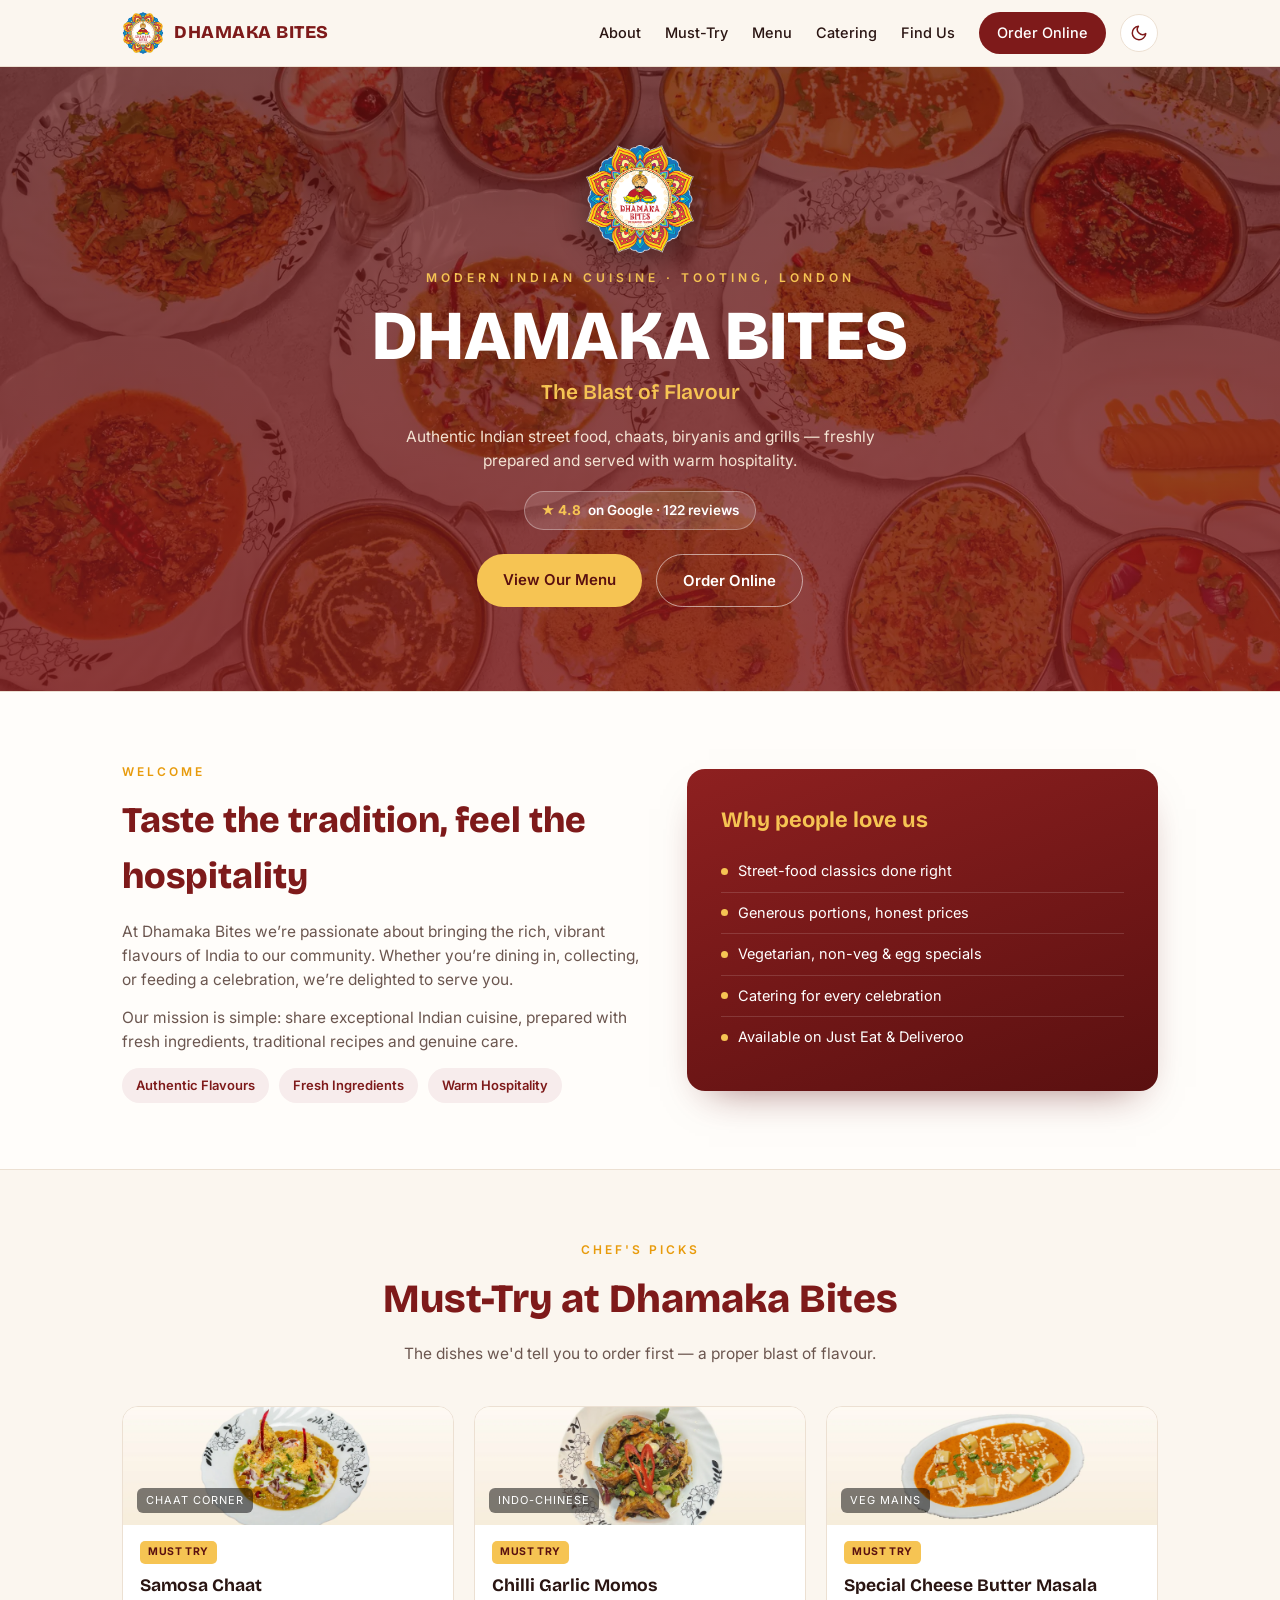
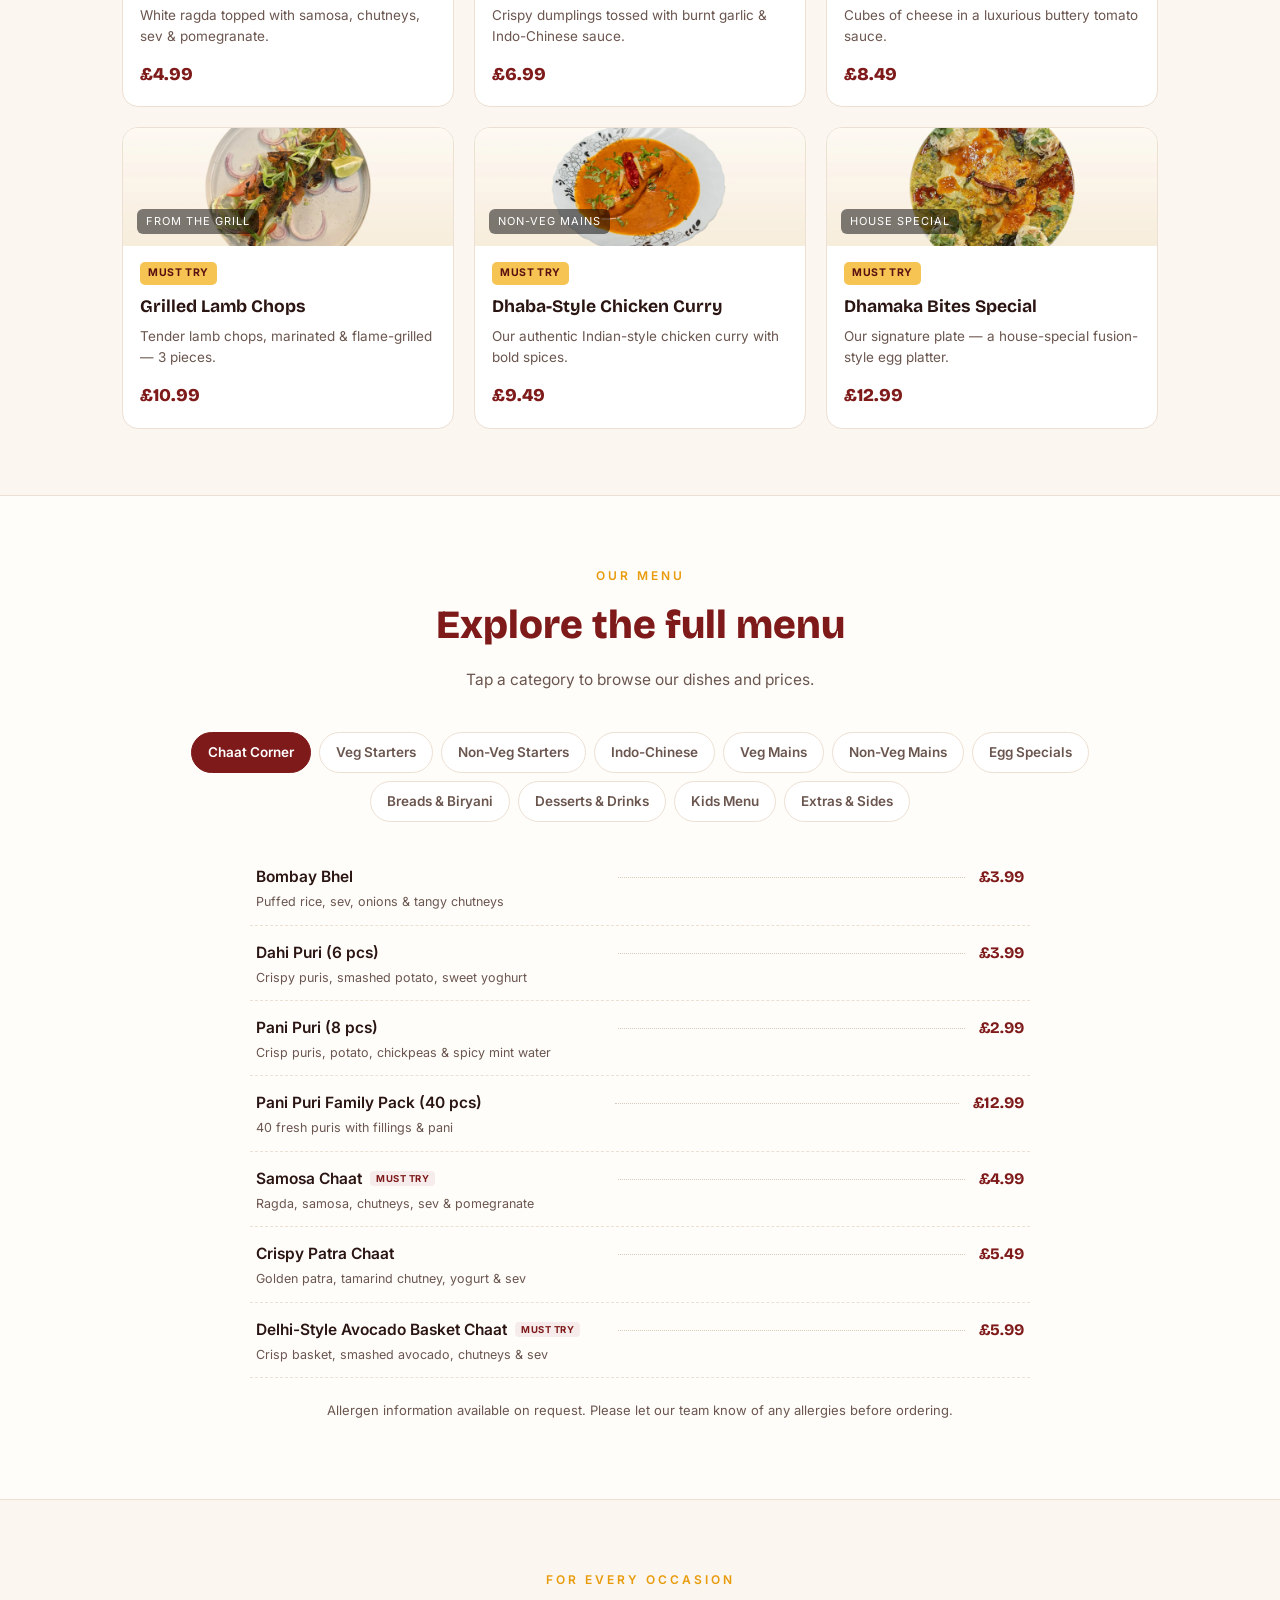
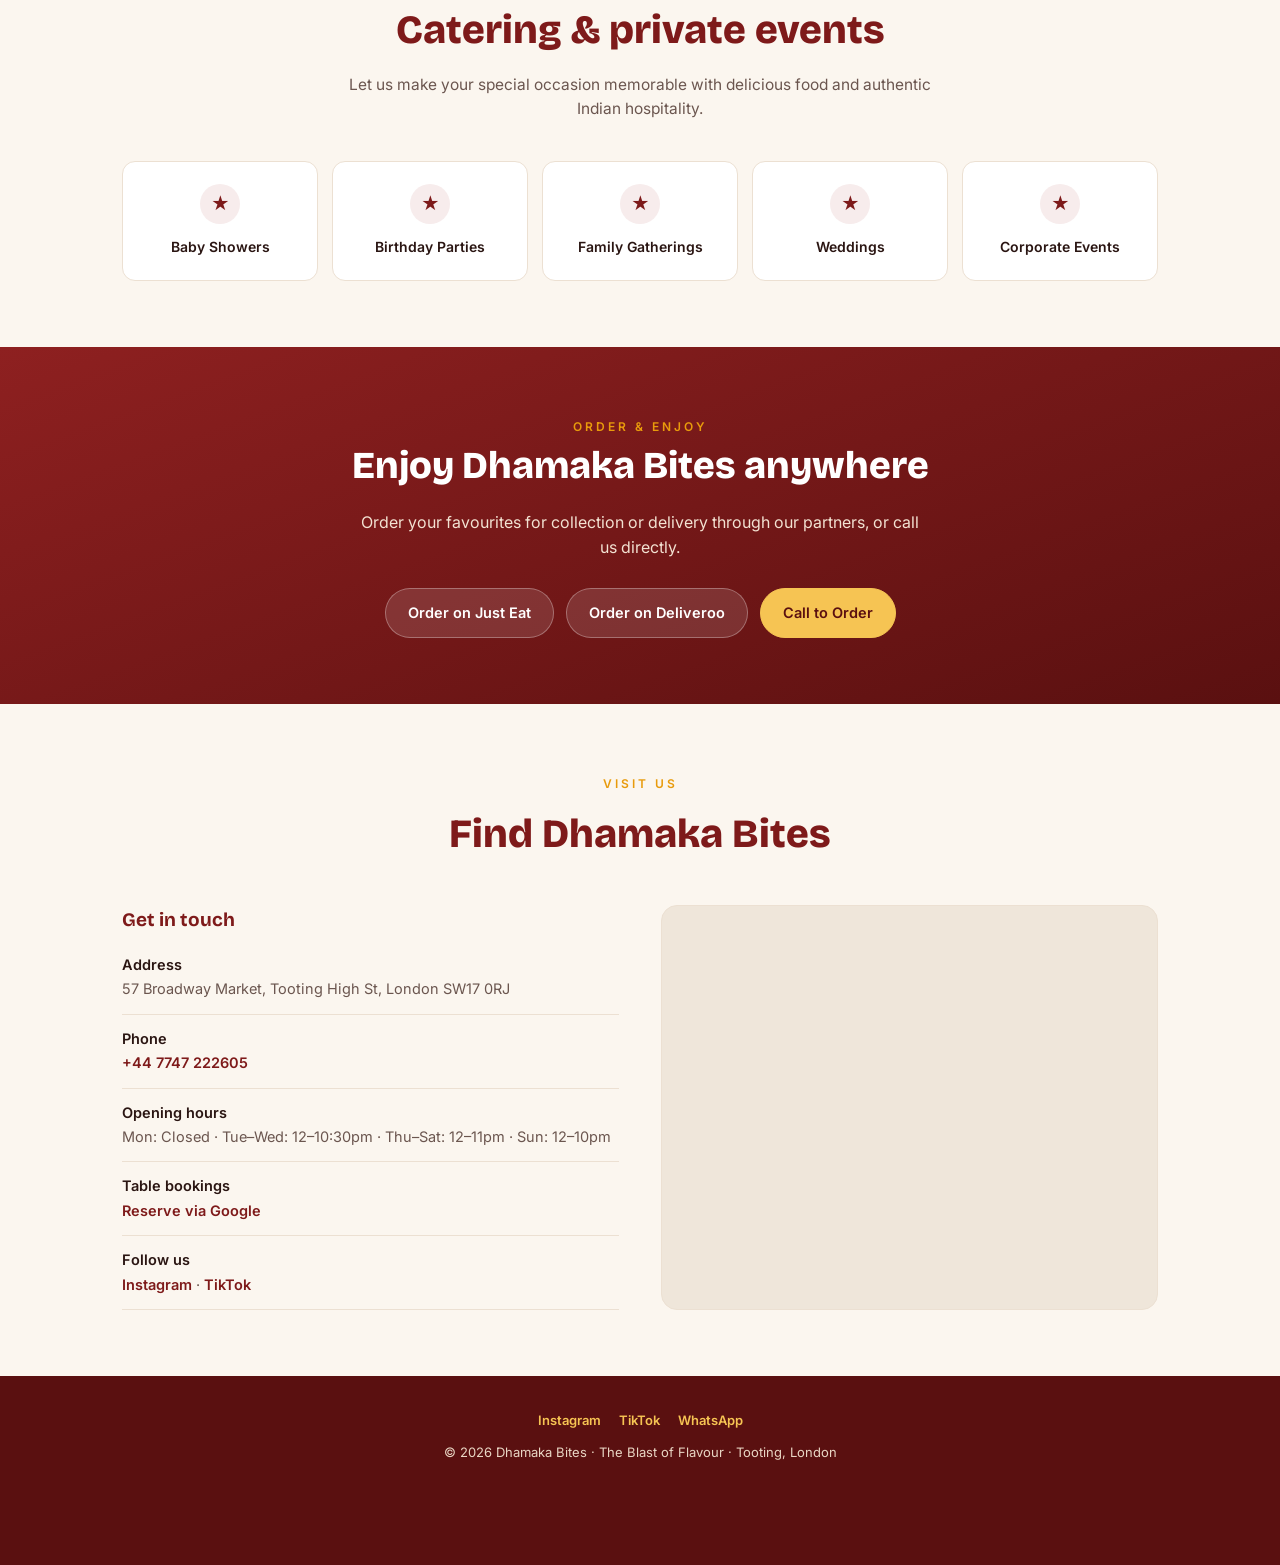
==== commit c4a96325: "Update index.html" ====
--- a/index.html
+++ b/index.html
@@ -71,7 +71,7 @@
     "geo":{"@type":"GeoCoordinates","latitude":51.4280484,"longitude":-0.1661785},
     "hasMenu":"https://dhamakabites.co.uk/#menu",
     "sameAs":["https://www.instagram.com/dhamaka_bites/","https://www.tiktok.com/@dhamaka_bites"],
-    "aggregateRating":{"@type":"AggregateRating","ratingValue":"4.8","reviewCount":"122"},
+    "aggregateRating":{"@type":"AggregateRating","ratingValue":"4.8","reviewCount":"123"},
     "openingHoursSpecification":[
       {"@type":"OpeningHoursSpecification","dayOfWeek":["Tuesday","Wednesday"],"opens":"12:00","closes":"22:30"},
       {"@type":"OpeningHoursSpecification","dayOfWeek":["Thursday","Friday","Saturday"],"opens":"12:00","closes":"23:00"},
--- a/css/style.css
+++ b/css/style.css
@@ -0,0 +1,188 @@
+:root{
+    --logo:url('../assets/logo.png');
+    --paper:#FBF6EF; --paper2:#FFFDFA; --card:#FFFFFF; --ink:#2A1512; --ink-soft:#6B564F;
+    --maroon:#7E1A1A; --maroon-deep:#5A1010; --saffron:#E89B0C; --gold:#F6C453;
+    --peacock:#1C7C8C; --line:#ECE0D2;
+  }
+  *{box-sizing:border-box}
+  html{scroll-behavior:smooth}
+  body{margin:0; background:var(--paper); color:var(--ink);
+    font-family:"Inter",system-ui,-apple-system,Segoe UI,Roboto,sans-serif; line-height:1.55; -webkit-font-smoothing:antialiased}
+  h1,h2,h3{font-family:"Bricolage Grotesque"; margin:0}
+  a{color:inherit; text-decoration:none}
+  .container{max-width:1080px; margin:0 auto; padding:0 22px}
+  .eyebrow{font-size:12px; letter-spacing:3px; text-transform:uppercase; font-weight:600; color:var(--saffron)}
+
+  nav{position:sticky; top:0; z-index:50; background:rgba(251,246,239,.93); backdrop-filter:blur(8px); border-bottom:1px solid var(--line)}
+  .nav-in{display:flex; align-items:center; justify-content:space-between; height:66px}
+  .logo{display:flex; align-items:center; gap:10px}
+  .logo .dot{width:42px; height:42px; border-radius:50%; background:var(--logo) center/contain no-repeat}
+  .logo b{font-family:"Bricolage Grotesque"; font-weight:800; font-size:18px; color:var(--maroon); text-transform:uppercase; letter-spacing:.5px}
+  .nav-right{display:flex; align-items:center; gap:14px}
+  .nav-links{display:flex; gap:24px; align-items:center}
+  .nav-links a{font-size:14.5px; font-weight:500; color:var(--ink)}
+  .nav-links a:hover{color:var(--maroon)}
+  .nav-cta{background:var(--maroon); color:#fff!important; padding:10px 18px; border-radius:99px; font-weight:600; font-size:14px}
+  .nav-cta:hover{background:var(--maroon-deep)}
+  .burger{display:none; background:none; border:none; cursor:pointer; padding:6px}
+  .burger span{display:block; width:24px; height:2px; background:var(--maroon); margin:5px 0}
+  .theme-toggle{width:38px; height:38px; border-radius:50%; border:1.5px solid var(--line); background:var(--card); cursor:pointer;
+    display:flex; align-items:center; justify-content:center; color:var(--maroon); transition:.15s; flex:0 0 auto}
+  .theme-toggle:hover{border-color:var(--saffron)}
+  .theme-toggle svg{width:18px; height:18px}
+  .theme-toggle .sun{display:none}
+
+  .hero{position:relative; background:radial-gradient(120% 120% at 50% -10%, #8E2020 0%, var(--maroon) 45%, var(--maroon-deep) 100%);
+    color:#fff; overflow:hidden; text-align:center; padding:78px 0 84px}
+  .hero::before{content:""; position:absolute; inset:0; opacity:.10; z-index:0;
+    background-image:radial-gradient(circle at 50% 50%, transparent 38%, var(--gold) 38.4%, transparent 40%),
+      radial-gradient(circle at 50% 50%, transparent 48%, #fff 48.3%, transparent 50%);
+    background-size:340px 340px, 540px 540px; background-position:center; background-repeat:no-repeat}
+  .hero-in{position:relative; z-index:2}
+  .hero-bg{position:absolute; inset:0; z-index:0; overflow:hidden}
+  .hero-slide{position:absolute; inset:0; background-size:cover; background-position:center; opacity:0; transition:opacity 1.4s ease}
+  .hero-slide.on{opacity:1}
+  .hero-overlay{position:absolute; inset:0; z-index:1; background:linear-gradient(180deg, rgba(90,16,16,.72), rgba(126,26,26,.82))}
+  .hero .brandmark{width:108px; height:108px; margin:0 auto 16px; background:var(--logo) center/contain no-repeat;
+    filter:drop-shadow(0 6px 16px rgba(0,0,0,.4))}
+  .hero .est{color:var(--gold); letter-spacing:4px; font-size:12px; text-transform:uppercase; font-weight:600}
+  .hero h1{font-size:clamp(40px,8vw,70px); font-weight:800; line-height:.98; margin:14px 0 6px; text-transform:uppercase}
+  .hero .tagline{font-family:"Bricolage Grotesque"; font-weight:600; font-size:clamp(16px,3vw,21px); color:var(--gold)}
+  .hero .sub{max-width:520px; margin:16px auto 0; color:#F3E2D2; font-size:15.5px}
+  .hero .btns{margin-top:24px; display:flex; gap:14px; justify-content:center; flex-wrap:wrap}
+  .rating{display:inline-flex; align-items:center; gap:7px; margin-top:18px; background:rgba(255,255,255,.13);
+    border:1px solid rgba(255,255,255,.32); color:#fff; padding:8px 16px; border-radius:99px; font-size:13.5px; font-weight:600}
+  .rating b{color:var(--gold); font-weight:700}
+
+  .btn{font:inherit; font-weight:600; border:none; cursor:pointer; border-radius:99px; padding:14px 26px; font-size:15px;
+    transition:transform .12s, background .15s; display:inline-block}
+  .btn:active{transform:translateY(1px)}
+  .btn-gold{background:var(--gold); color:var(--maroon-deep)}
+  .btn-gold:hover{background:#FFD877}
+  .btn-line{background:transparent; color:#fff; border:1.5px solid rgba(255,255,255,.55)}
+  .btn-line:hover{border-color:#fff}
+
+  section{padding:66px 0}
+  .sec-head{text-align:center; max-width:620px; margin:0 auto 40px}
+  .sec-head h2{font-size:clamp(28px,5vw,40px); font-weight:800; color:var(--maroon); margin:8px 0 0}
+  .sec-head p{color:var(--ink-soft); margin:12px 0 0; font-size:15.5px}
+
+  .about{background:var(--paper2); border-top:1px solid var(--line); border-bottom:1px solid var(--line)}
+  .about-grid{display:grid; grid-template-columns:1.1fr 1fr; gap:46px; align-items:center}
+  .about h2{font-size:clamp(26px,4vw,36px); font-weight:800; color:var(--maroon); margin:10px 0 16px}
+  .about p{color:var(--ink-soft); font-size:15.5px; margin:0 0 14px}
+  .pillars{display:flex; gap:10px; flex-wrap:wrap; margin-top:8px}
+  .pillars span{background:#F7ECEC; color:var(--maroon); font-weight:600; font-size:13px; padding:7px 14px; border-radius:99px}
+  .about-card{background:linear-gradient(160deg,#8E2020,var(--maroon-deep)); color:#fff; border-radius:18px; padding:34px;
+    box-shadow:0 18px 40px -22px rgba(94,16,16,.6)}
+  .about-card h3{color:var(--gold); font-size:22px; margin-bottom:14px}
+  .about-card ul{list-style:none; padding:0; margin:0}
+  .about-card li{padding:9px 0; border-bottom:1px solid rgba(255,255,255,.14); font-size:14.5px; display:flex; align-items:center; gap:10px}
+  .about-card li:last-child{border-bottom:none}
+  .about-card li::before{content:""; width:7px; height:7px; border-radius:50%; background:var(--gold); flex:0 0 7px}
+
+  .feat-grid{display:grid; grid-template-columns:repeat(3,1fr); gap:20px}
+  .fcard{background:var(--card); border:1px solid var(--line); border-radius:16px; overflow:hidden; transition:transform .18s, box-shadow .18s; display:flex; flex-direction:column}
+  .fcard:hover{transform:translateY(-4px); box-shadow:0 18px 38px -24px rgba(94,16,16,.45)}
+  .fcard .thumb{height:118px; position:relative; overflow:hidden; background:#FBF5EC}
+  .fcard .thumb img{width:100%; height:100%; object-fit:cover; display:block}
+  .fcard .thumb.v2{background:linear-gradient(135deg,#B5811A,#E89B0C)}
+  .fcard .thumb.v3{background:linear-gradient(135deg,#176573,#1C7C8C)}
+  .fcard .thumb span{position:absolute; left:14px; bottom:12px; background:rgba(0,0,0,.5); color:#fff; font-size:11px;
+    letter-spacing:1px; text-transform:uppercase; padding:4px 9px; border-radius:6px}
+  .fcard .body{padding:16px 17px 18px; display:flex; flex-direction:column; flex:1}
+  .badge{display:inline-block; background:var(--gold); color:var(--maroon-deep); font-size:10.5px; font-weight:700; letter-spacing:.6px;
+    text-transform:uppercase; padding:3px 8px; border-radius:5px; margin-bottom:8px; align-self:flex-start}
+  .fcard h3{font-size:17.5px; font-weight:700; color:var(--ink)}
+  .fcard .desc{color:var(--ink-soft); font-size:13.5px; margin:6px 0 14px; flex:1}
+  .fcard .price{font-family:"Bricolage Grotesque"; font-weight:800; color:var(--maroon); font-size:18px}
+
+  .menu{background:var(--paper2); border-top:1px solid var(--line); border-bottom:1px solid var(--line)}
+  .tabs{display:flex; gap:8px; flex-wrap:wrap; justify-content:center; margin-bottom:30px}
+  .tab{font:inherit; font-weight:600; font-size:13.5px; cursor:pointer; border:1.5px solid var(--line); background:#fff;
+    color:var(--ink-soft); padding:9px 16px; border-radius:99px; transition:.15s}
+  .tab:hover{border-color:var(--saffron)}
+  .tab.on{background:var(--maroon); color:#fff; border-color:var(--maroon)}
+  .menu-list{max-width:780px; margin:0 auto; display:grid; gap:2px}
+  .mitem{display:flex; gap:14px; align-items:baseline; padding:13px 6px; border-bottom:1px dashed var(--line)}
+  .mitem .ml{flex:1}
+  .mitem .name{font-weight:600; font-size:15.5px}
+  .mitem .nm-badge{font-size:9.5px; font-weight:700; color:var(--maroon); background:#F7ECEC; padding:2px 6px; border-radius:4px;
+    margin-left:8px; letter-spacing:.5px; text-transform:uppercase; vertical-align:middle}
+  .mitem .meta{font-size:12.5px; color:var(--ink-soft); margin-top:3px}
+  .mitem .dots{flex:1; border-bottom:1px dotted #D9C9B8; transform:translateY(-4px); min-width:14px}
+  .mitem .pr{font-family:"Bricolage Grotesque"; font-weight:700; color:var(--maroon); white-space:nowrap}
+  .menu-note{text-align:center; color:var(--ink-soft); font-size:13px; margin-top:22px}
+
+  .cater-grid{display:grid; grid-template-columns:repeat(5,1fr); gap:14px; margin-top:8px}
+  .cchip{background:var(--card); border:1px solid var(--line); border-radius:13px; padding:22px 12px; text-align:center; font-weight:600; font-size:14px; color:var(--ink)}
+  .cchip-ico{width:40px; height:40px; border-radius:50%; background:#F7ECEC; color:var(--maroon); display:flex; align-items:center; justify-content:center; margin:0 auto 12px; font-size:18px}
+
+  .order{background:linear-gradient(160deg,#8E2020,var(--maroon-deep)); color:#fff; text-align:center}
+  .order h2{color:#fff; font-size:clamp(26px,4vw,38px); font-weight:800}
+  .order p{color:#F3E2D2; max-width:560px; margin:14px auto 0}
+  .apps{display:flex; gap:12px; justify-content:center; flex-wrap:wrap; margin-top:28px}
+  .app{background:rgba(255,255,255,.12); border:1px solid rgba(255,255,255,.3); color:#fff; padding:13px 22px; border-radius:99px;
+    font-weight:600; font-size:14.5px; cursor:pointer; transition:.15s}
+  .app:hover{background:rgba(255,255,255,.2)}
+  .app.solid{background:var(--gold); color:var(--maroon-deep); border-color:var(--gold)}
+  .app.solid:hover{background:#FFD877}
+
+  .contact-grid{display:grid; grid-template-columns:1fr 1fr; gap:42px}
+  .contact h3{color:var(--maroon); font-size:19px; margin-bottom:6px}
+  .contact .row{padding:13px 0; border-bottom:1px solid var(--line); font-size:14.5px; color:var(--ink-soft)}
+  .contact .row b{display:block; color:var(--ink); font-weight:600; margin-bottom:2px}
+  .contact .row a{color:var(--maroon); font-weight:600}
+  .map{background:#EFE6DA; border:1px solid var(--line); border-radius:16px; min-height:280px; display:flex; align-items:center;
+    justify-content:center; color:var(--ink-soft); font-size:14px; text-align:center; padding:20px}
+
+  footer{background:var(--maroon-deep); color:#E9D6C4; padding:34px 0; text-align:center; font-size:13px}
+  footer .social{margin-bottom:12px; display:flex; gap:18px; justify-content:center}
+  footer .social a{color:var(--gold); font-weight:600; cursor:pointer}
+
+  .reveal{opacity:0; transform:translateY(18px); transition:opacity .6s, transform .6s}
+  .reveal.in{opacity:1; transform:none}
+
+  /* ===== Dark (caffein-style) palette ===== */
+  html[data-theme="dark"]{
+    --paper:#19100E; --paper2:#1F1411; --card:#251714; --ink:#F2E7DA; --ink-soft:#C5B0A2;
+    --maroon:#C8503C; --maroon-deep:#7E1A1A; --saffron:#F0A91C; --gold:#F6C453; --line:#3A2620;
+  }
+  html[data-theme="dark"] .theme-toggle .moon{display:none}
+  html[data-theme="dark"] .theme-toggle .sun{display:block; color:var(--gold)}
+  html[data-theme="dark"] nav{background:rgba(25,16,14,.92)}
+  html[data-theme="dark"] .logo b{color:var(--gold)}
+  html[data-theme="dark"] .nav-cta{background:var(--maroon); color:#fff!important}
+  html[data-theme="dark"] .nav-cta:hover{background:#B5432F}
+  html[data-theme="dark"] .hero{background:radial-gradient(120% 120% at 50% -10%, #4A1414 0%, #2A0E0C 55%, #19100E 100%)}
+  html[data-theme="dark"] .sec-head h2,
+  html[data-theme="dark"] .about h2,
+  html[data-theme="dark"] .contact h3{color:var(--gold)}
+  html[data-theme="dark"] .pillars span{background:rgba(240,169,28,.14); color:var(--gold)}
+  html[data-theme="dark"] .tab{background:var(--card); color:var(--ink-soft); border-color:var(--line)}
+  html[data-theme="dark"] .tab.on{background:var(--maroon); color:#fff; border-color:var(--maroon)}
+  html[data-theme="dark"] .nm-badge{background:rgba(240,169,28,.16); color:var(--gold)}
+  html[data-theme="dark"] .cchip-ico{background:rgba(240,169,28,.16); color:var(--gold)}
+  html[data-theme="dark"] .price,
+  html[data-theme="dark"] .mitem .pr{color:var(--gold)}
+  html[data-theme="dark"] .map{background:#1F1411; color:var(--ink-soft); border-color:var(--line)}
+  html[data-theme="dark"] footer{background:#140B09}
+
+  @media (max-width:860px){
+    .about-grid,.contact-grid{grid-template-columns:1fr; gap:30px}
+    .feat-grid{grid-template-columns:1fr 1fr}
+    .cater-grid{grid-template-columns:repeat(2,1fr)}
+  }
+  @media (max-width:620px){
+    .nav-links{display:none; position:absolute; top:66px; left:0; right:0; background:var(--paper2); flex-direction:column;
+      padding:14px 22px 20px; gap:14px; border-bottom:1px solid var(--line)}
+    .nav-links.open{display:flex}
+    .burger{display:block}
+    .feat-grid{grid-template-columns:1fr}
+    section{padding:52px 0}
+  }
+  @media (prefers-reduced-motion:reduce){*{transition:none!important; scroll-behavior:auto} .reveal{opacity:1; transform:none}}
+
+  .skip{position:absolute; left:-999px; top:0; z-index:1000; background:var(--maroon); color:#fff;
+    padding:10px 16px; border-radius:0 0 10px 0; font-weight:600}
+  .skip:focus{left:0}
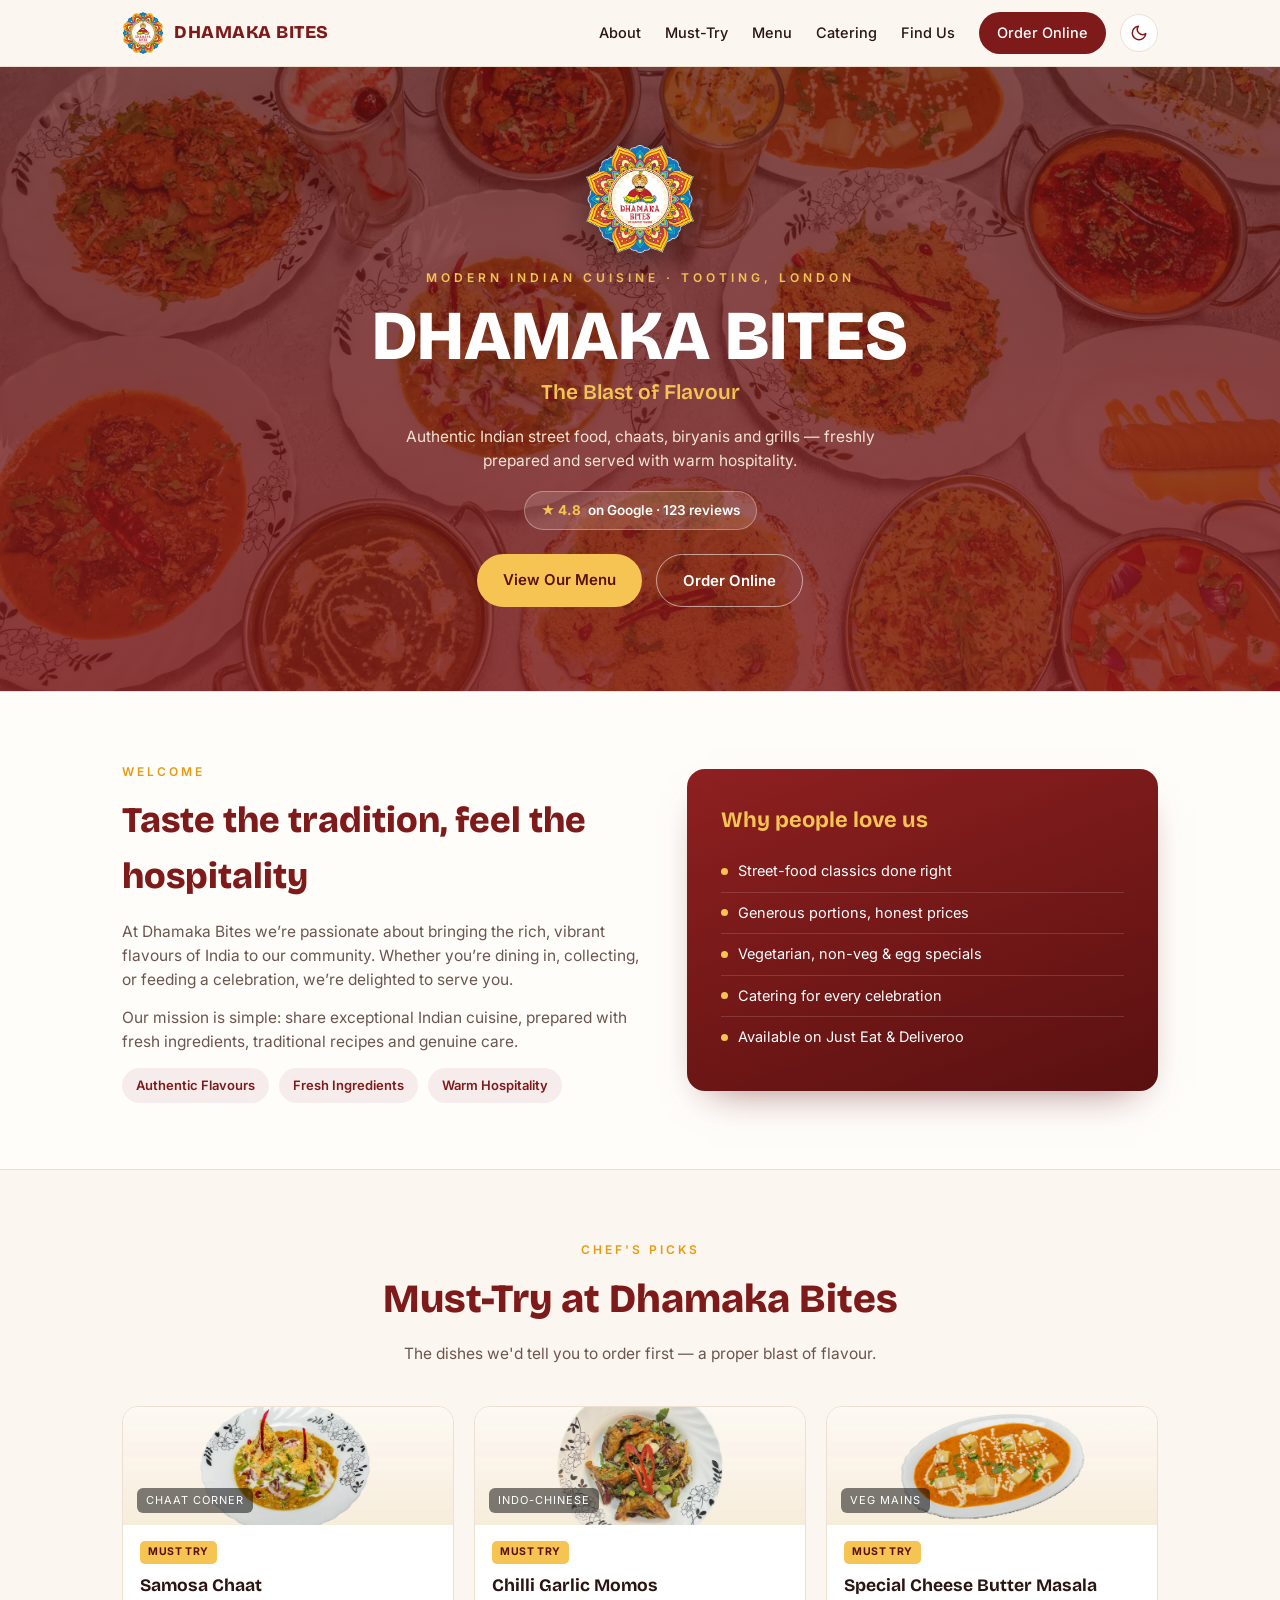
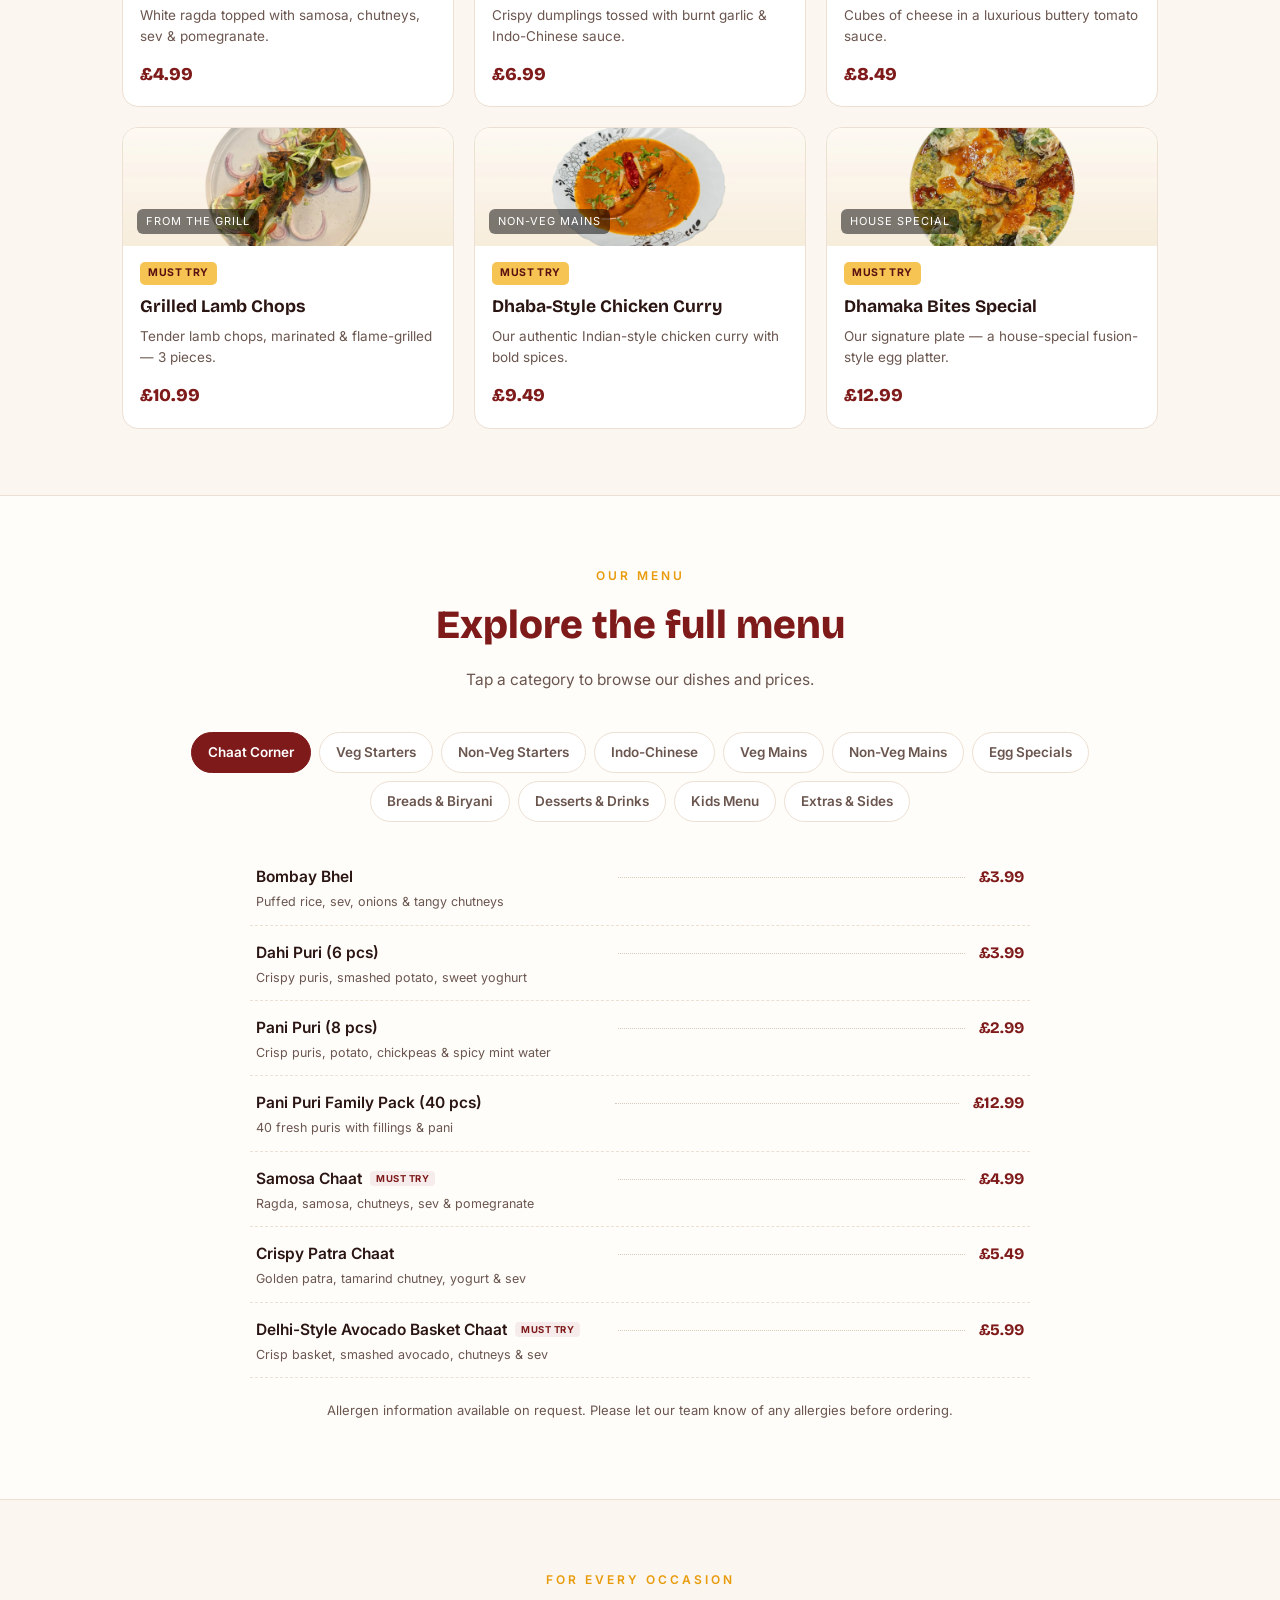
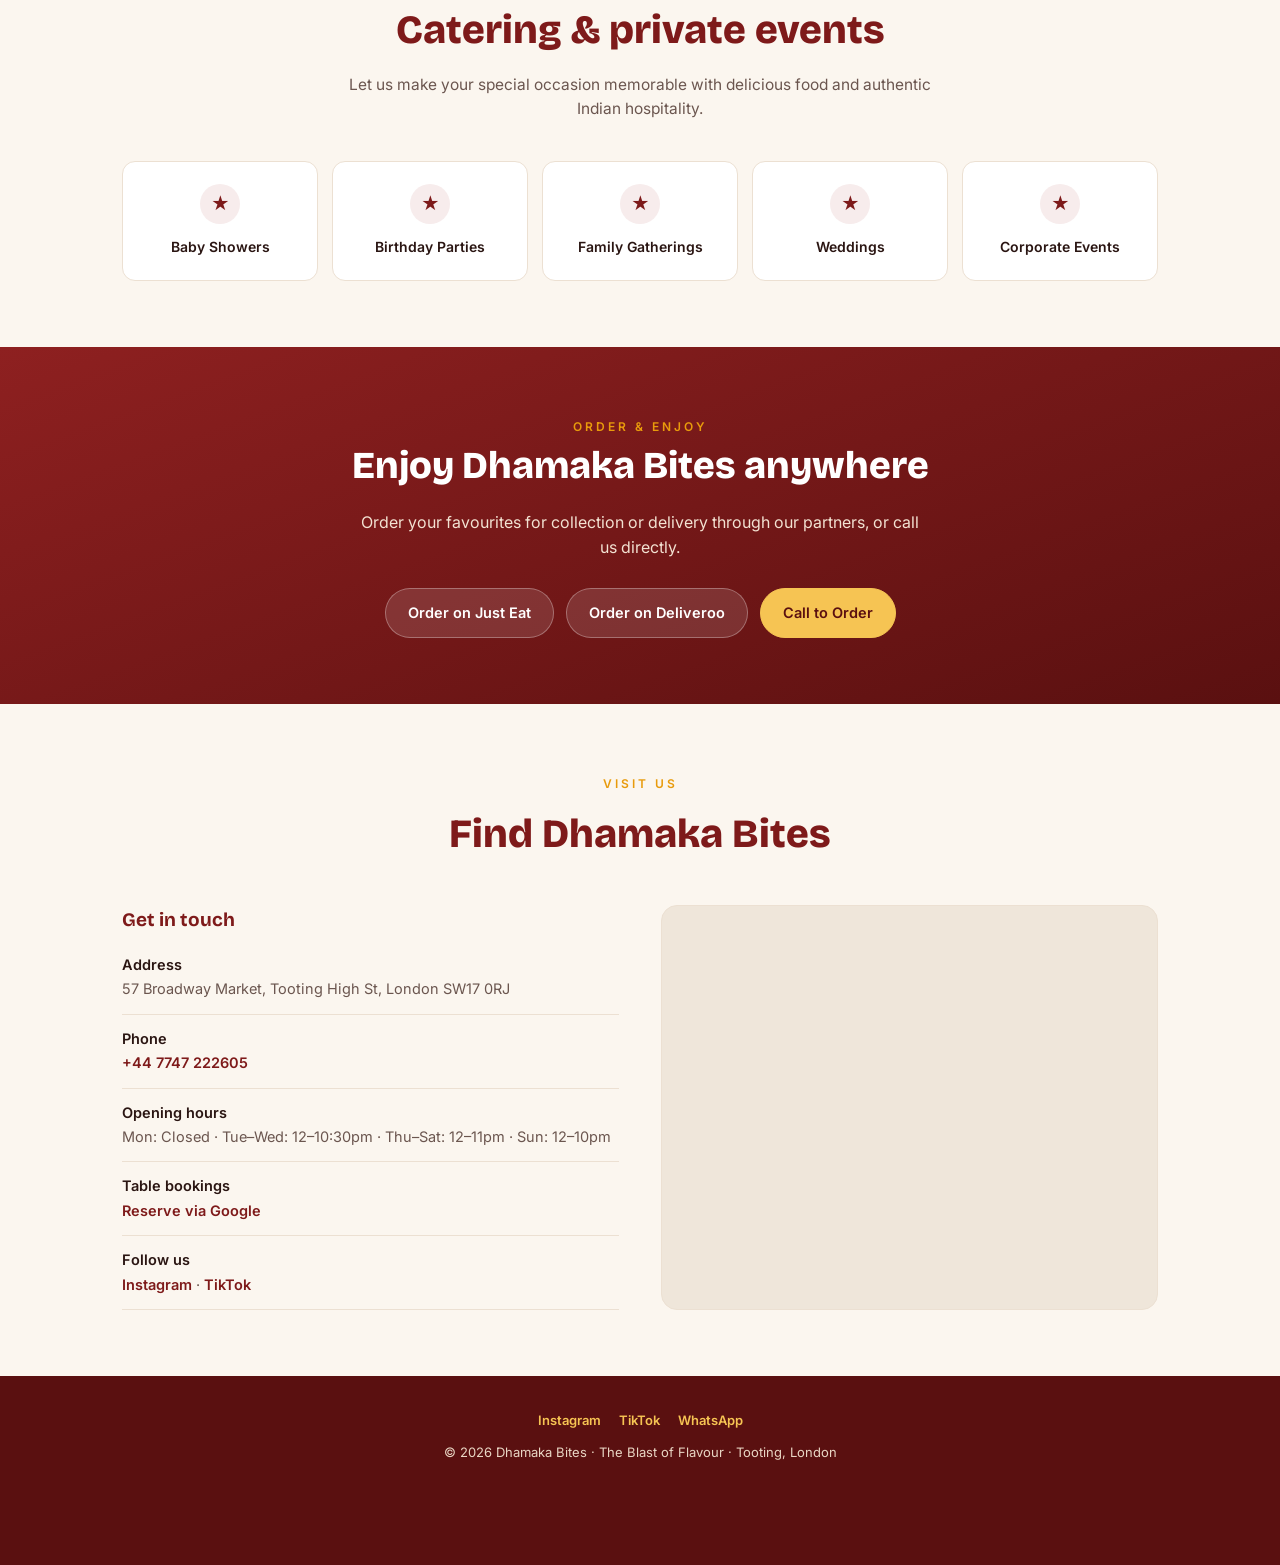
==== commit 88239fe0: "Update index.html" ====
--- a/index.html
+++ b/index.html
@@ -71,7 +71,7 @@
     "geo":{"@type":"GeoCoordinates","latitude":51.4280484,"longitude":-0.1661785},
     "hasMenu":"https://dhamakabites.co.uk/#menu",
     "sameAs":["https://www.instagram.com/dhamaka_bites/","https://www.tiktok.com/@dhamaka_bites"],
-    "aggregateRating":{"@type":"AggregateRating","ratingValue":"4.8","reviewCount":"123"},
+    "aggregateRating":{"@type":"AggregateRating","ratingValue":"4.8","reviewCount":"141"},
     "openingHoursSpecification":[
       {"@type":"OpeningHoursSpecification","dayOfWeek":["Tuesday","Wednesday"],"opens":"12:00","closes":"22:30"},
       {"@type":"OpeningHoursSpecification","dayOfWeek":["Thursday","Friday","Saturday"],"opens":"12:00","closes":"23:00"},
